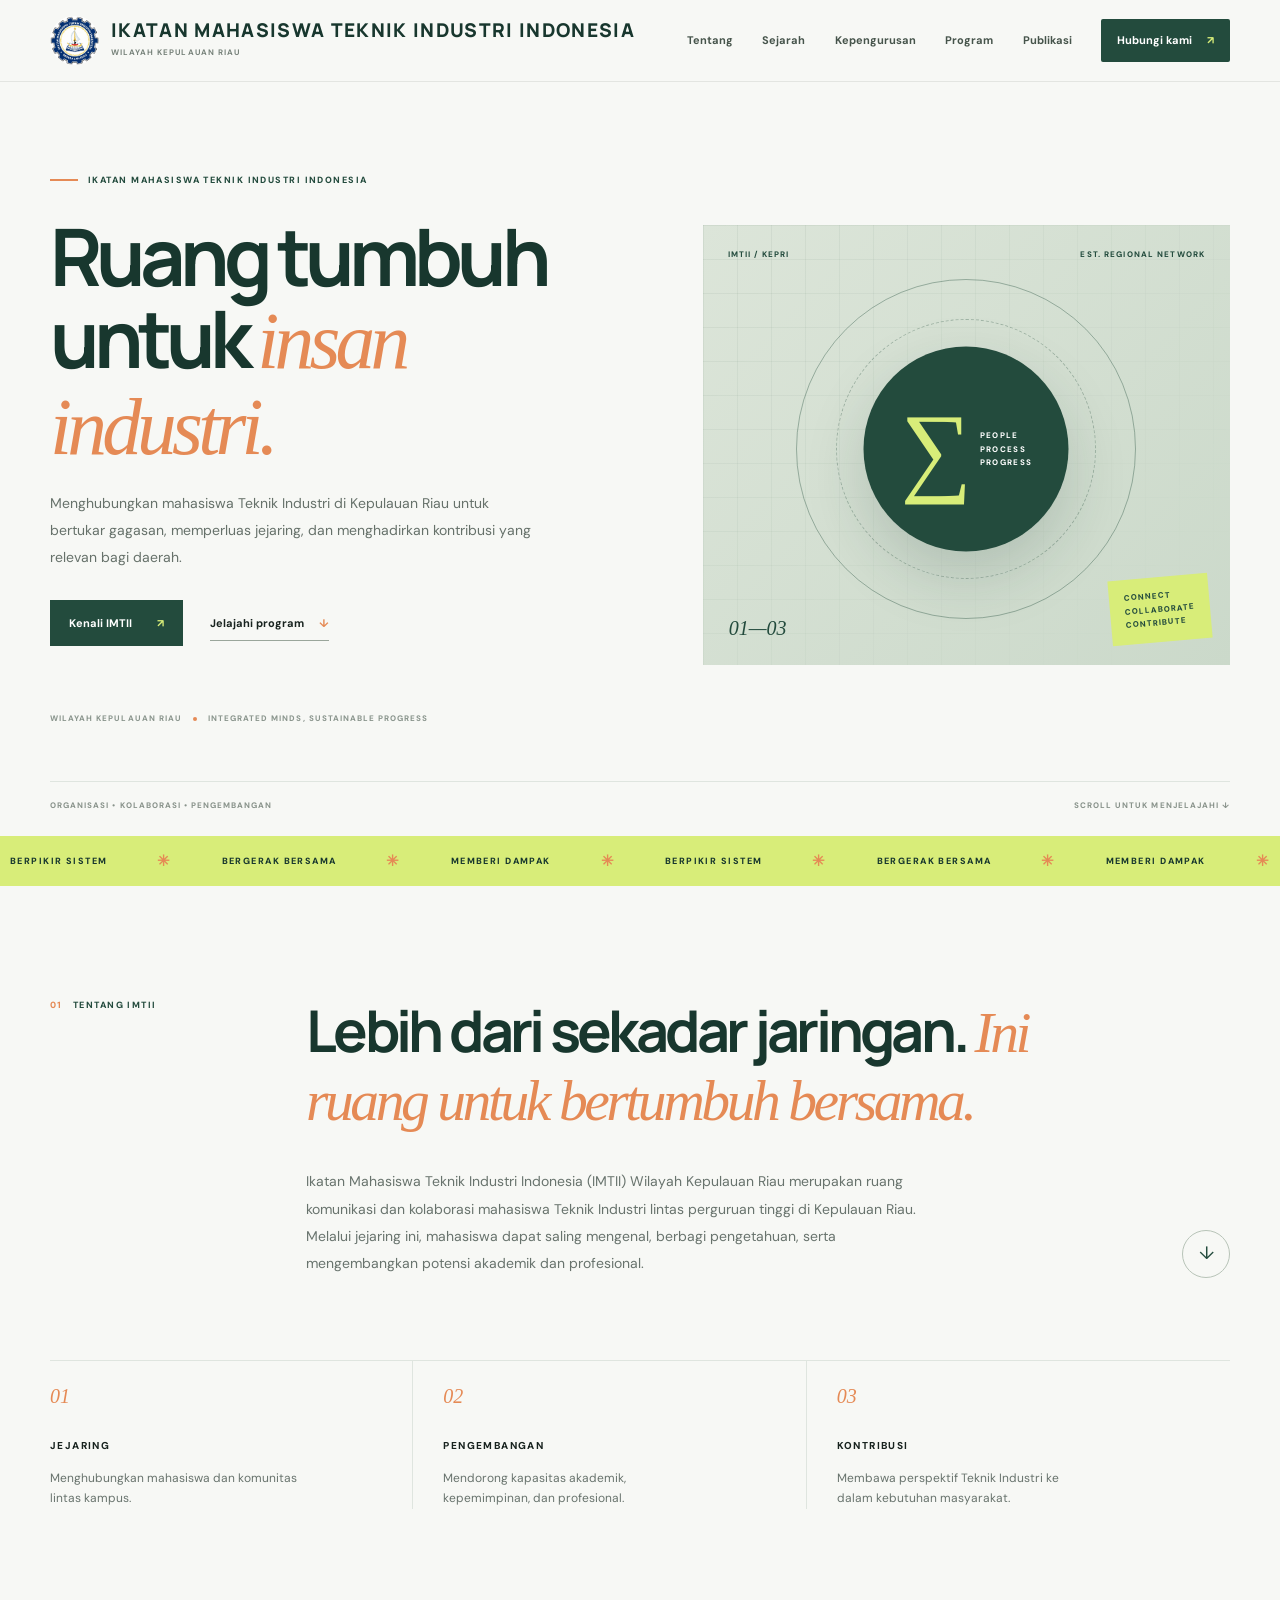
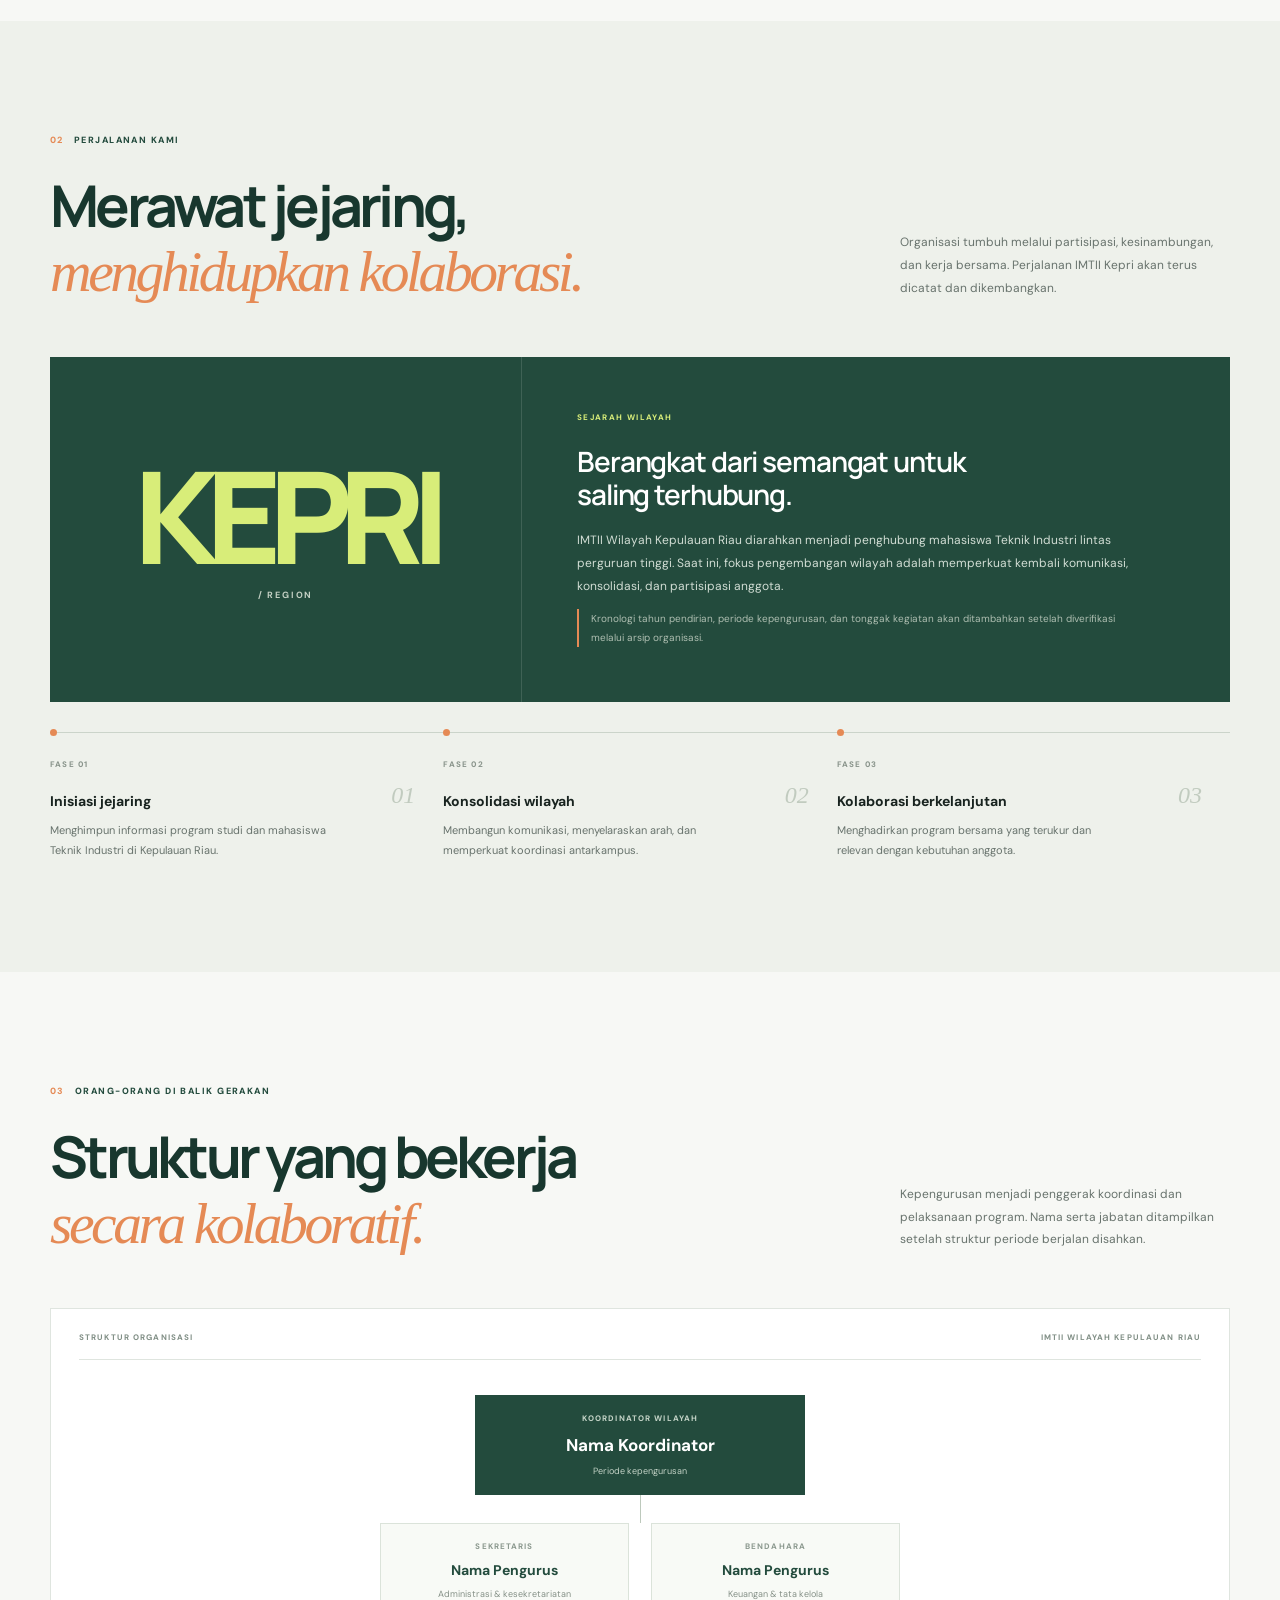
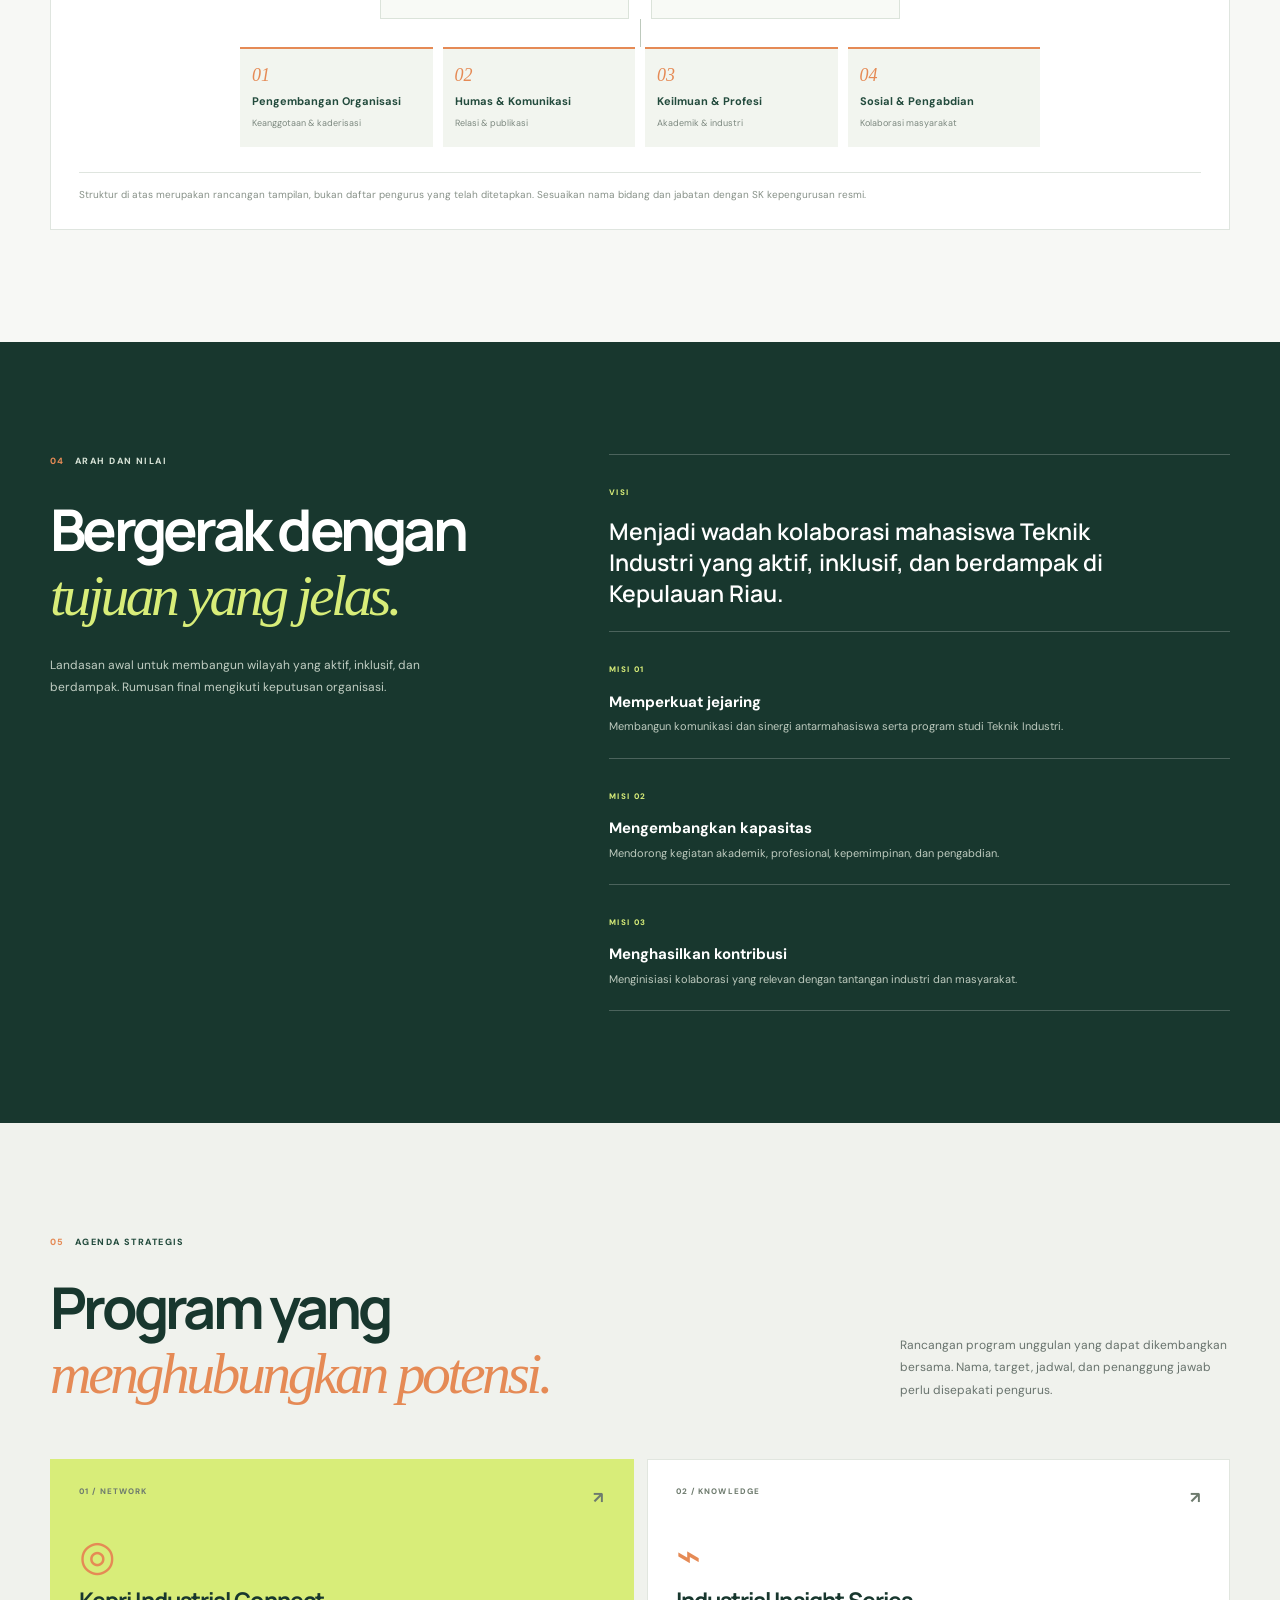
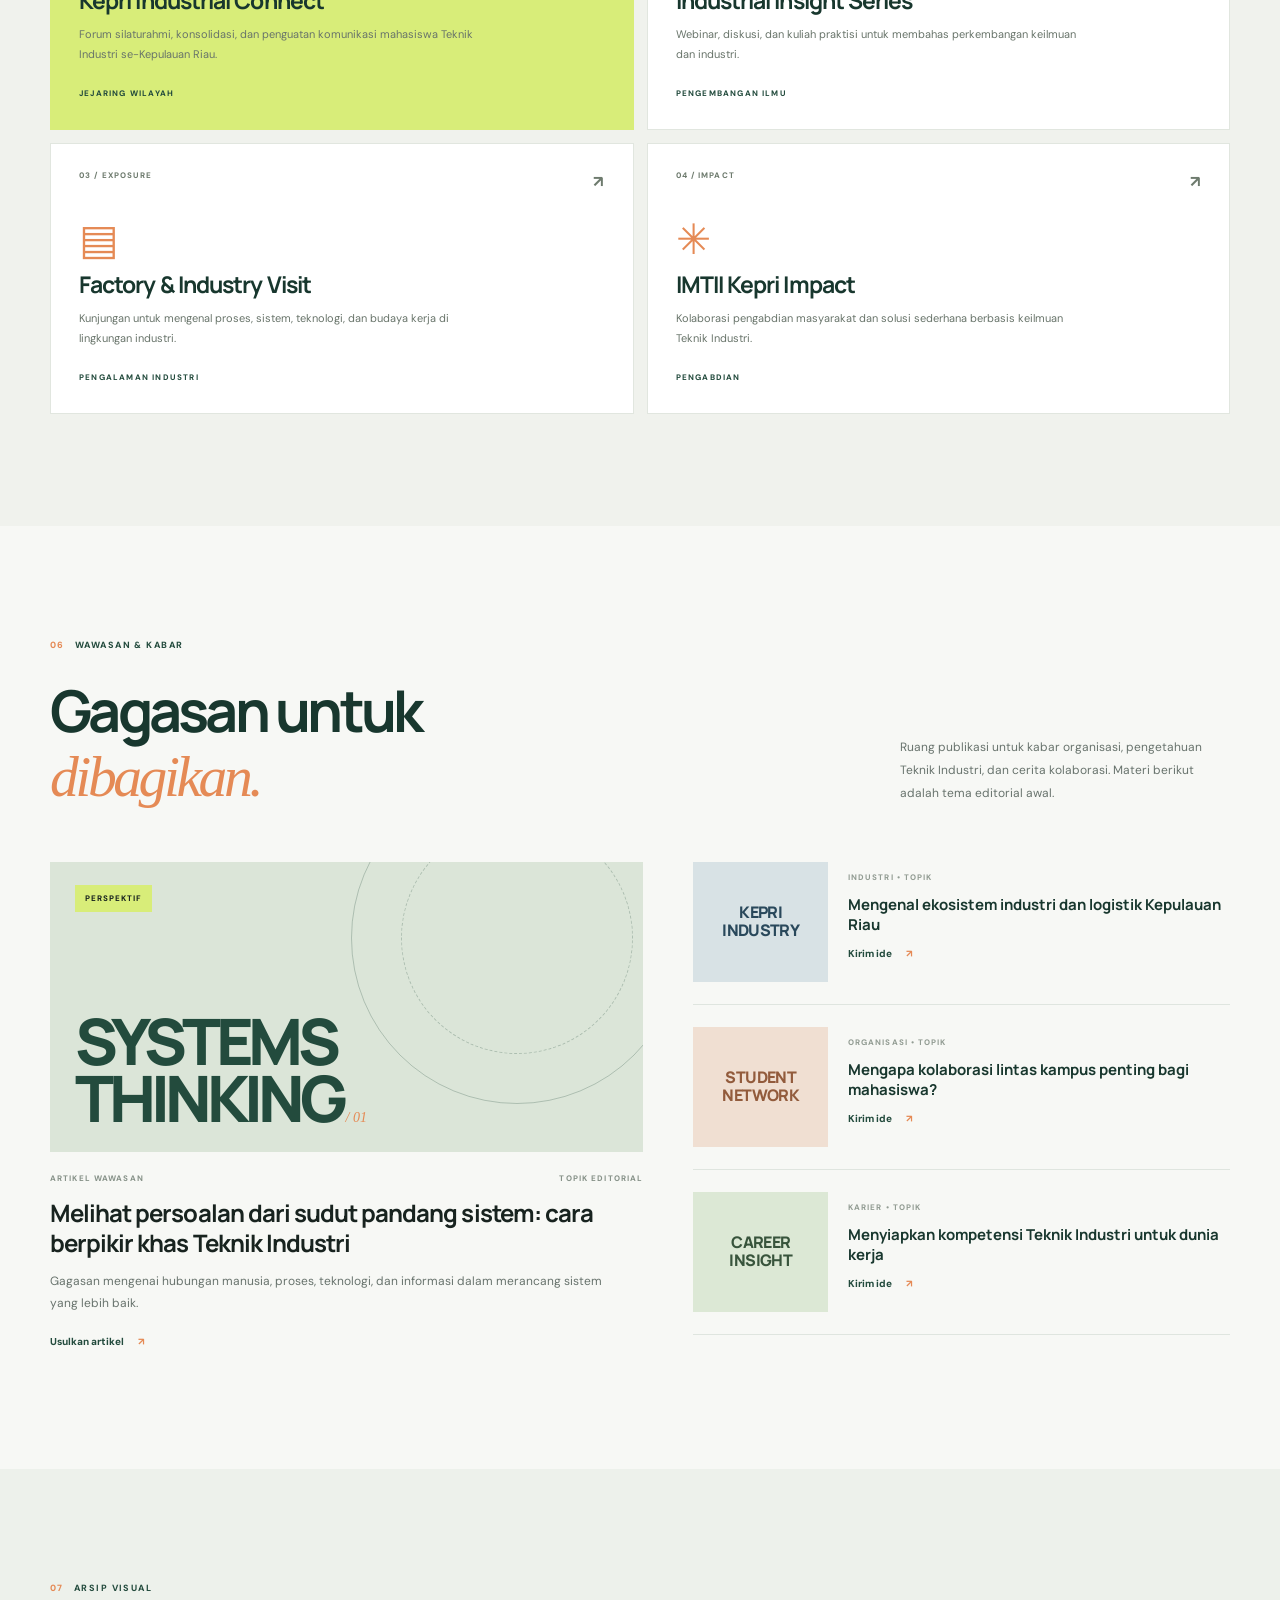
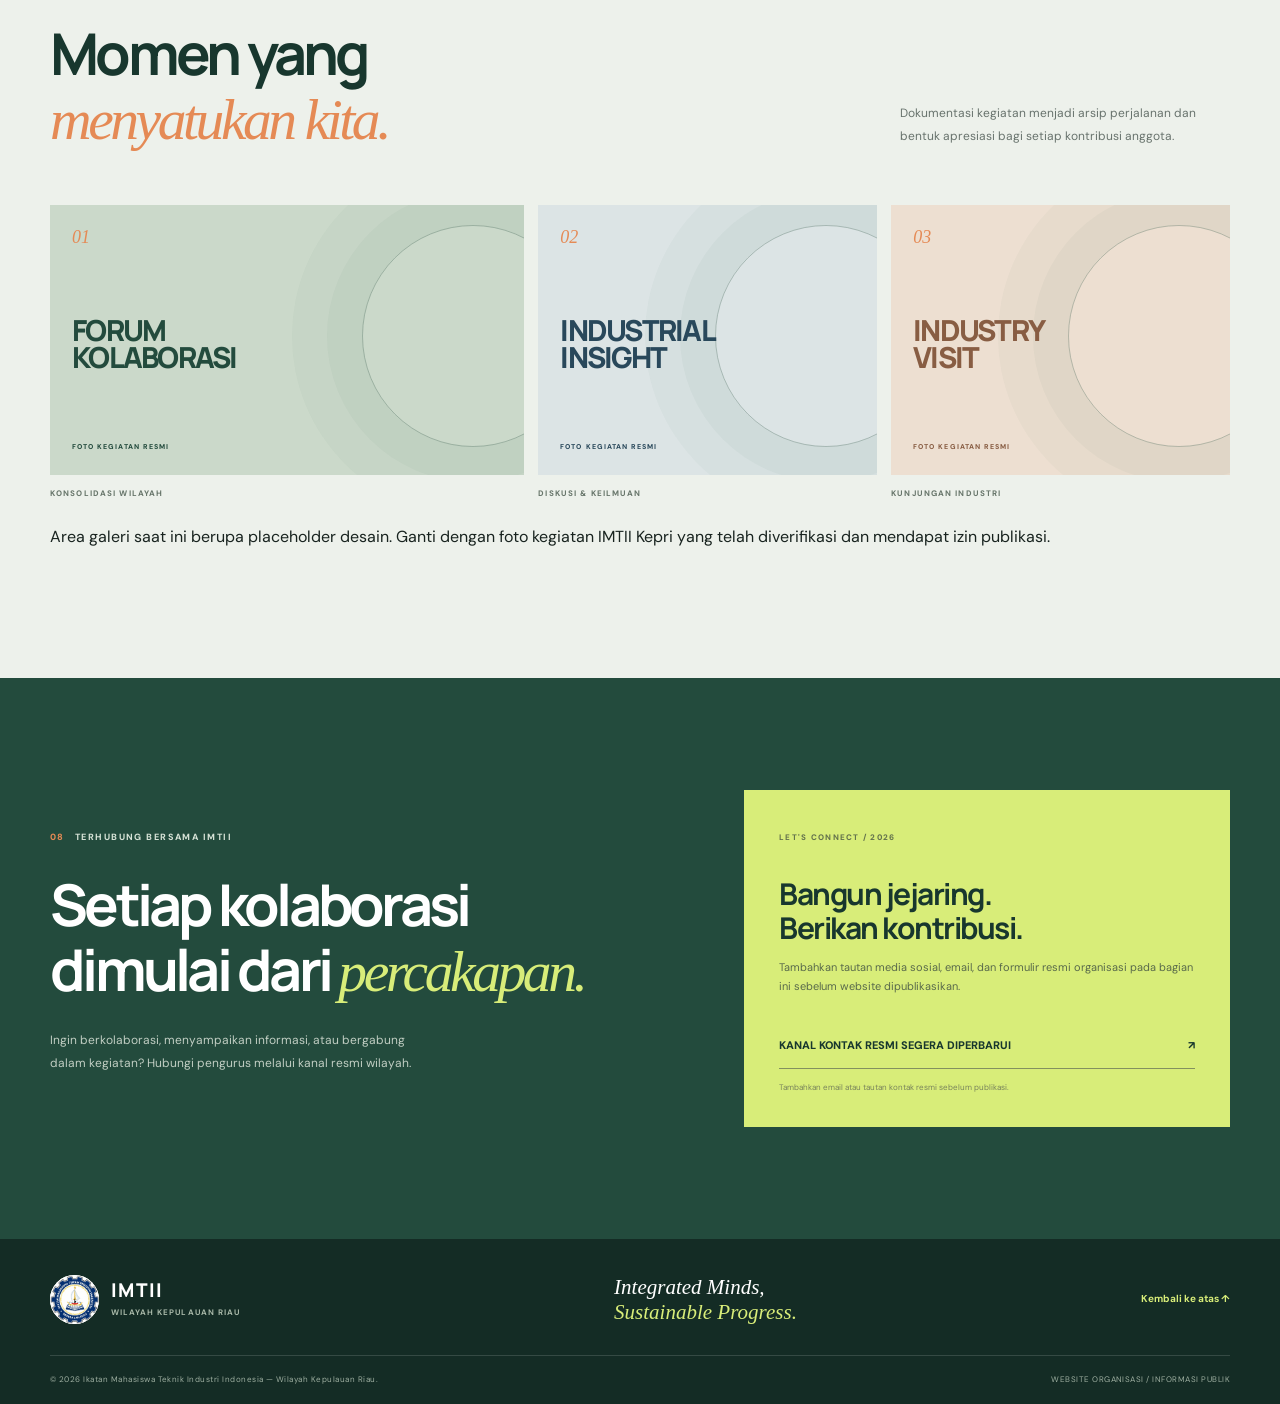
==== index.html @ 58255ab4 "index.html" ====
<!doctype html>
<html lang="id">
<head>
  <meta charset="utf-8">
  <meta name="viewport" content="width=device-width, initial-scale=1">
  <meta name="theme-color" content="#f7f8f5">
  <meta name="description" content="Ikatan Mahasiswa Teknik Industri Indonesia Wilayah Kepulauan Riau — ruang kolaborasi, pengembangan, dan kontribusi mahasiswa Teknik Industri.">
  <title>Ikatan Mahasiswa Teknik Industri Indonesia Kepri — Ikatan Mahasiswa Teknik Industri Indonesia</title>
  <link rel="icon" type="image/png" href="logo-imtii-kepri.png">
  <link rel="preconnect" href="https://fonts.googleapis.com">
  <link rel="preconnect" href="https://fonts.gstatic.com" crossorigin>
  <link href="https://fonts.googleapis.com/css2?family=DM+Sans:wght@400;500;600;700;800&family=Manrope:wght@400;500;600;700;800&display=swap" rel="stylesheet">
  <link rel="stylesheet" href="styles.css">
</head>
<body>
  <a class="skip-link" href="#konten">Lewati ke konten</a>
  <div class="reading-progress" aria-hidden="true"><span id="scroll-progress-bar"></span></div>
  <header class="site-header" id="top">
    <div class="container nav-wrap">
      <a class="brand" href="#beranda" aria-label="IKATAN MAHASISWA TEKNIK INDUSTRI INDONESIA, halaman utama">
        <img src="logo-imtii-kepri.png" alt="Logo IMTII" class="brand-logo">
        <span class="brand-copy"><strong>IKATAN MAHASISWA TEKNIK INDUSTRI INDONESIA</strong><small>WILAYAH KEPULAUAN RIAU</small></span>
      </a>
      <button class="menu-toggle" type="button" aria-label="Buka menu navigasi" aria-expanded="false" aria-controls="primary-nav"><span></span><span></span></button>
      <nav class="nav-links" id="primary-nav" aria-label="Navigasi utama">
        <a href="#tentang">Tentang</a><a href="#sejarah">Sejarah</a><a href="#kepengurusan">Kepengurusan</a><a href="#program">Program</a><a href="#publikasi">Publikasi</a>
        <a class="nav-contact" href="#kontak">Hubungi kami <span>↗</span></a>
      </nav>
    </div>
  </header>

  <main id="konten">
    <section class="hero" id="beranda">
      <div class="hero-grid container">
        <div class="hero-copy">
          <p class="eyebrow"><span class="eyebrow-line"></span> IKATAN MAHASISWA TEKNIK INDUSTRI INDONESIA</p>
          <h1>Ruang tumbuh<br>untuk <em>insan industri.</em></h1>
          <p class="hero-lead">Menghubungkan mahasiswa Teknik Industri di Kepulauan Riau untuk bertukar gagasan, memperluas jejaring, dan menghadirkan kontribusi yang relevan bagi daerah.</p>
          <div class="hero-actions"><a class="button button-dark" href="#tentang">Kenali IMTII <span>↗</span></a><a class="underlined-link" href="#program">Jelajahi program <span>↓</span></a></div>
          <div class="hero-meta"><span>WILAYAH KEPULAUAN RIAU</span><span class="meta-dot"></span><span>INTEGRATED MINDS, SUSTAINABLE PROGRESS</span></div>
        </div>
        <div class="hero-art" aria-label="Ilustrasi abstrak kolaborasi dan sistem industri" role="img">
          <div class="art-topline"><span>IMTII / KEPRI</span><span>EST. REGIONAL NETWORK</span></div>
          <div class="art-grid"></div><div class="art-ring ring-a"></div><div class="art-ring ring-b"></div>
          <div class="art-center"><span class="art-sigma">∑</span><span class="art-caption">PEOPLE<br>PROCESS<br>PROGRESS</span></div>
          <div class="art-index">01—03</div><div class="art-stamp">CONNECT<br>COLLABORATE<br>CONTRIBUTE</div>
        </div>
      </div>
      <div class="hero-bottom container"><span>ORGANISASI • KOLABORASI • PENGEMBANGAN</span><span>SCROLL UNTUK MENJELAJAHI ↓</span></div>
    </section>

    <div class="ticker" aria-label="Nilai organisasi"><div class="ticker-track"><span>BERPIKIR SISTEM</span><i>✳</i><span>BERGERAK BERSAMA</span><i>✳</i><span>MEMBERI DAMPAK</span><i>✳</i><span>BERPIKIR SISTEM</span><i>✳</i><span>BERGERAK BERSAMA</span><i>✳</i><span>MEMBERI DAMPAK</span><i>✳</i></div></div>

    <section class="section about-section" id="tentang">
      <div class="container about-layout">
        <div class="section-kicker"><span>01</span><span>TENTANG IMTII</span></div>
        <div class="about-main"><h2>Lebih dari sekadar jaringan. <em>Ini ruang untuk bertumbuh bersama.</em></h2>
          <div class="about-bottom"><p>Ikatan Mahasiswa Teknik Industri Indonesia (IMTII) Wilayah Kepulauan Riau merupakan ruang komunikasi dan kolaborasi mahasiswa Teknik Industri lintas perguruan tinggi di Kepulauan Riau. Melalui jejaring ini, mahasiswa dapat saling mengenal, berbagi pengetahuan, serta mengembangkan potensi akademik dan profesional.</p><a class="circle-link" href="#sejarah" aria-label="Baca sejarah IMTII Kepri">↓</a></div>
        </div>
      </div>
      <div class="container principle-row"><div><b>01</b><span>JEJARING</span><p>Menghubungkan mahasiswa dan komunitas lintas kampus.</p></div><div><b>02</b><span>PENGEMBANGAN</span><p>Mendorong kapasitas akademik, kepemimpinan, dan profesional.</p></div><div><b>03</b><span>KONTRIBUSI</span><p>Membawa perspektif Teknik Industri ke dalam kebutuhan masyarakat.</p></div></div>
    </section>

    <section class="section history-section" id="sejarah">
      <div class="container">
        <div class="section-heading"><div><div class="section-kicker"><span>02</span><span>PERJALANAN KAMI</span></div><h2>Merawat jejaring,<br><em>menghidupkan kolaborasi.</em></h2></div><p>Organisasi tumbuh melalui partisipasi, kesinambungan, dan kerja bersama. Perjalanan IMTII Kepri akan terus dicatat dan dikembangkan.</p></div>
        <div class="history-feature"><div class="history-number">KEPRI<span> / REGION</span></div><div class="history-copy"><span class="label">SEJARAH WILAYAH</span><h3>Berangkat dari semangat untuk saling terhubung.</h3><p>IMTII Wilayah Kepulauan Riau diarahkan menjadi penghubung mahasiswa Teknik Industri lintas perguruan tinggi. Saat ini, fokus pengembangan wilayah adalah memperkuat kembali komunikasi, konsolidasi, dan partisipasi anggota.</p><p class="editorial-note">Kronologi tahun pendirian, periode kepengurusan, dan tonggak kegiatan akan ditambahkan setelah diverifikasi melalui arsip organisasi.</p></div></div>
        <div class="timeline"><div class="timeline-item"><span class="timeline-mark"></span><small>FASE 01</small><div><h4>Inisiasi jejaring</h4><p>Menghimpun informasi program studi dan mahasiswa Teknik Industri di Kepulauan Riau.</p></div><b>01</b></div><div class="timeline-item"><span class="timeline-mark"></span><small>FASE 02</small><div><h4>Konsolidasi wilayah</h4><p>Membangun komunikasi, menyelaraskan arah, dan memperkuat koordinasi antarkampus.</p></div><b>02</b></div><div class="timeline-item"><span class="timeline-mark"></span><small>FASE 03</small><div><h4>Kolaborasi berkelanjutan</h4><p>Menghadirkan program bersama yang terukur dan relevan dengan kebutuhan anggota.</p></div><b>03</b></div></div>
      </div>
    </section>

    <section class="section governance-section" id="kepengurusan">
      <div class="container">
        <div class="section-heading"><div><div class="section-kicker"><span>03</span><span>ORANG-ORANG DI BALIK GERAKAN</span></div><h2>Struktur yang bekerja<br><em>secara kolaboratif.</em></h2></div><p>Kepengurusan menjadi penggerak koordinasi dan pelaksanaan program. Nama serta jabatan ditampilkan setelah struktur periode berjalan disahkan.</p></div>
        <div class="governance-board"><div class="board-top"><span>STRUKTUR ORGANISASI</span><span>IMTII WILAYAH KEPULAUAN RIAU</span></div><div class="org-chart"><div class="org-node org-lead"><small>KOORDINATOR WILAYAH</small><strong>Nama Koordinator</strong><span>Periode kepengurusan</span></div><div class="org-connector"></div><div class="org-branches"><div class="org-node"><small>SEKRETARIS</small><strong>Nama Pengurus</strong><span>Administrasi & kesekretariatan</span></div><div class="org-node"><small>BENDAHARA</small><strong>Nama Pengurus</strong><span>Keuangan & tata kelola</span></div></div><div class="org-connector"></div><div class="division-grid"><div><b>01</b><strong>Pengembangan Organisasi</strong><span>Keanggotaan & kaderisasi</span></div><div><b>02</b><strong>Humas & Komunikasi</strong><span>Relasi & publikasi</span></div><div><b>03</b><strong>Keilmuan & Profesi</strong><span>Akademik & industri</span></div><div><b>04</b><strong>Sosial & Pengabdian</strong><span>Kolaborasi masyarakat</span></div></div></div><p class="board-note">Struktur di atas merupakan rancangan tampilan, bukan daftar pengurus yang telah ditetapkan. Sesuaikan nama bidang dan jabatan dengan SK kepengurusan resmi.</p></div>
      </div>
    </section>

    <section class="section vision-section"><div class="container vision-layout"><div><div class="section-kicker light-kicker"><span>04</span><span>ARAH DAN NILAI</span></div><h2>Bergerak dengan<br><em>tujuan yang jelas.</em></h2><p>Landasan awal untuk membangun wilayah yang aktif, inklusif, dan berdampak. Rumusan final mengikuti keputusan organisasi.</p></div><div class="vision-content"><article><span>VISI</span><h3>Menjadi wadah kolaborasi mahasiswa Teknik Industri yang aktif, inklusif, dan berdampak di Kepulauan Riau.</h3></article><article><span>MISI 01</span><h4>Memperkuat jejaring</h4><p>Membangun komunikasi dan sinergi antarmahasiswa serta program studi Teknik Industri.</p></article><article><span>MISI 02</span><h4>Mengembangkan kapasitas</h4><p>Mendorong kegiatan akademik, profesional, kepemimpinan, dan pengabdian.</p></article><article><span>MISI 03</span><h4>Menghasilkan kontribusi</h4><p>Menginisiasi kolaborasi yang relevan dengan tantangan industri dan masyarakat.</p></article></div></div></section>

    <section class="section programs-section" id="program">
      <div class="container"><div class="section-heading"><div><div class="section-kicker"><span>05</span><span>AGENDA STRATEGIS</span></div><h2>Program yang<br><em>menghubungkan potensi.</em></h2></div><p>Rancangan program unggulan yang dapat dikembangkan bersama. Nama, target, jadwal, dan penanggung jawab perlu disepakati pengurus.</p></div>
        <div class="program-grid"><article class="program-card program-feature"><div class="program-card-top"><span>01 / NETWORK</span><span>↗</span></div><div class="program-icon">◎</div><h3>Kepri Industrial Connect</h3><p>Forum silaturahmi, konsolidasi, dan penguatan komunikasi mahasiswa Teknik Industri se-Kepulauan Riau.</p><span class="program-type">JEJARING WILAYAH</span></article><article class="program-card"><div class="program-card-top"><span>02 / KNOWLEDGE</span><span>↗</span></div><div class="program-icon">⌁</div><h3>Industrial Insight Series</h3><p>Webinar, diskusi, dan kuliah praktisi untuk membahas perkembangan keilmuan dan industri.</p><span class="program-type">PENGEMBANGAN ILMU</span></article><article class="program-card"><div class="program-card-top"><span>03 / EXPOSURE</span><span>↗</span></div><div class="program-icon">▤</div><h3>Factory & Industry Visit</h3><p>Kunjungan untuk mengenal proses, sistem, teknologi, dan budaya kerja di lingkungan industri.</p><span class="program-type">PENGALAMAN INDUSTRI</span></article><article class="program-card"><div class="program-card-top"><span>04 / IMPACT</span><span>↗</span></div><div class="program-icon">✳</div><h3>IMTII Kepri Impact</h3><p>Kolaborasi pengabdian masyarakat dan solusi sederhana berbasis keilmuan Teknik Industri.</p><span class="program-type">PENGABDIAN</span></article></div>
      </div>
    </section>

    <section class="section publication-section" id="publikasi"><div class="container"><div class="section-heading"><div><div class="section-kicker"><span>06</span><span>WAWASAN & KABAR</span></div><h2>Gagasan untuk<br><em>dibagikan.</em></h2></div><p>Ruang publikasi untuk kabar organisasi, pengetahuan Teknik Industri, dan cerita kolaborasi. Materi berikut adalah tema editorial awal.</p></div>
      <div class="publication-grid"><article class="feature-story"><div class="story-art story-art-main"><span class="story-tag">PERSPEKTIF</span><div class="story-art-type">SYSTEMS<br>THINKING<span> / 01</span></div></div><div class="story-meta"><span>ARTIKEL WAWASAN</span><span>TOPIK EDITORIAL</span></div><h3>Melihat persoalan dari sudut pandang sistem: cara berpikir khas Teknik Industri</h3><p>Gagasan mengenai hubungan manusia, proses, teknologi, dan informasi dalam merancang sistem yang lebih baik.</p><a href="#kontak" class="story-link">Usulkan artikel <span>↗</span></a></article><div class="story-list"><article><div class="story-thumb thumb-blue"><span>KEPRI<br>INDUSTRY</span></div><div><small>INDUSTRI • TOPIK</small><h3>Mengenal ekosistem industri dan logistik Kepulauan Riau</h3><a href="#kontak">Kirim ide <span>↗</span></a></div></article><article><div class="story-thumb thumb-orange"><span>STUDENT<br>NETWORK</span></div><div><small>ORGANISASI • TOPIK</small><h3>Mengapa kolaborasi lintas kampus penting bagi mahasiswa?</h3><a href="#kontak">Kirim ide <span>↗</span></a></div></article><article><div class="story-thumb thumb-green"><span>CAREER<br>INSIGHT</span></div><div><small>KARIER • TOPIK</small><h3>Menyiapkan kompetensi Teknik Industri untuk dunia kerja</h3><a href="#kontak">Kirim ide <span>↗</span></a></div></article></div></div>
    </div></section>

    <section class="section gallery-section" id="galeri"><div class="container"><div class="section-heading"><div><div class="section-kicker"><span>07</span><span>ARSIP VISUAL</span></div><h2>Momen yang<br><em>menyatukan kita.</em></h2></div><p>Dokumentasi kegiatan menjadi arsip perjalanan dan bentuk apresiasi bagi setiap kontribusi anggota.</p></div><div class="gallery-grid"><div class="gallery-item gallery-large"><div class="gallery-placeholder"><span>01</span><b>FORUM<br>KOLABORASI</b><small>FOTO KEGIATAN RESMI</small></div><span class="gallery-caption">KONSOLIDASI WILAYAH</span></div><div class="gallery-item"><div class="gallery-placeholder gallery-tone-two"><span>02</span><b>INDUSTRIAL<br>INSIGHT</b><small>FOTO KEGIATAN RESMI</small></div><span class="gallery-caption">DISKUSI & KEILMUAN</span></div><div class="gallery-item"><div class="gallery-placeholder gallery-tone-three"><span>03</span><b>INDUSTRY<br>VISIT</b><small>FOTO KEGIATAN RESMI</small></div><span class="gallery-caption">KUNJUNGAN INDUSTRI</span></div></div><p class="editorial-note gallery-note">Area galeri saat ini berupa placeholder desain. Ganti dengan foto kegiatan IMTII Kepri yang telah diverifikasi dan mendapat izin publikasi.</p></div></section>

    <section class="section contact-section" id="kontak"><div class="container contact-layout"><div><div class="section-kicker light-kicker"><span>08</span><span>TERHUBUNG BERSAMA IMTII</span></div><h2>Setiap kolaborasi<br>dimulai dari <em>percakapan.</em></h2><p>Ingin berkolaborasi, menyampaikan informasi, atau bergabung dalam kegiatan? Hubungi pengurus melalui kanal resmi wilayah.</p></div><div class="contact-card"><span class="contact-number">LET'S CONNECT / 2026</span><h3>Bangun jejaring.<br>Berikan kontribusi.</h3><p>Tambahkan tautan media sosial, email, dan formulir resmi organisasi pada bagian ini sebelum website dipublikasikan.</p><div class="contact-button">KANAL KONTAK RESMI SEGERA DIPERBARUI <span>↗</span></div><small>Tambahkan email atau tautan kontak resmi sebelum publikasi.</small></div></div></section>
  </main>

  <footer class="site-footer"><div class="container footer-main"><a class="brand footer-brand" href="#beranda"><img src="logo-imtii-kepri.png" alt="Logo IMTII" class="brand-logo"><span class="brand-copy"><strong>IMTII</strong><small>WILAYAH KEPULAUAN RIAU</small></span></a><p>Integrated Minds,<br><em>Sustainable Progress.</em></p><a class="back-top" href="#top">Kembali ke atas ↑</a></div><div class="container footer-bottom"><span>© <span id="year"></span> Ikatan Mahasiswa Teknik Industri Indonesia — Wilayah Kepulauan Riau.</span><span>WEBSITE ORGANISASI / INFORMASI PUBLIK</span></div></footer>
  <script src="script.js" defer></script>
  <script type="module" src="motion.js"></script>
</body>
</html>
---- styles.css ----
:root{--paper:#f7f8f5;--white:#fff;--ink:#18231f;--muted:#68736d;--line:#dfe5df;--green:#234b3d;--green-dark:#18372e;--lime:#d8ed79;--orange:#e58a55;--serif:Georgia,'Times New Roman',serif;--sans:'DM Sans',Arial,sans-serif;--display:Manrope,'DM Sans',sans-serif;--header-h:82px}*{box-sizing:border-box}html{scroll-behavior:smooth;scroll-padding-top:calc(var(--header-h) + 16px)}body{margin:0;background:var(--paper);color:var(--ink);font-family:var(--sans);line-height:1.65;-webkit-font-smoothing:antialiased}body,button,a{font-family:var(--sans)}a{color:inherit;text-decoration:none}button{font:inherit}.container{width:min(1180px,calc(100% - 64px));margin-inline:auto}.skip-link{position:fixed;left:16px;top:-60px;z-index:1000;background:var(--lime);padding:10px 14px;color:var(--ink)}.skip-link:focus{top:12px}.reading-progress{height:3px;position:fixed;z-index:1000;inset:0 0 auto;pointer-events:none}.reading-progress span{height:100%;display:block;width:100%;background:var(--orange);transform:scaleX(0);transform-origin:left}.site-header{height:var(--header-h);position:sticky;top:0;z-index:100;background:rgba(247,248,245,.94);backdrop-filter:blur(16px);border-bottom:1px solid rgba(24,35,31,.09);transition:box-shadow .25s}.site-header.is-scrolled{box-shadow:0 8px 28px #17251c12}.nav-wrap{height:100%;display:flex;align-items:center;justify-content:space-between}.brand{display:inline-flex;align-items:center;gap:12px;min-width:220px}.brand-logo{width:49px;height:49px;object-fit:contain;border-radius:50%;background:#fff}.brand-copy strong{font:800 19px/1 var(--display);letter-spacing:.07em;display:block;color:var(--green-dark)}.brand-copy small{display:block;font-size:8px;letter-spacing:.13em;font-weight:700;color:#77827a;margin-top:6px}.nav-links{display:flex;align-items:center;gap:clamp(15px,2.3vw,31px);font-size:11px;font-weight:700;color:#46544b}.nav-links>a:not(.nav-contact){position:relative;padding:8px 0}.nav-links>a:not(.nav-contact):after{content:'';position:absolute;left:0;right:100%;bottom:2px;height:1px;background:var(--orange);transition:right .25s}.nav-links>a:hover:after{right:0}.nav-contact{padding:12px 16px;background:var(--green);color:white;border-radius:2px}.nav-contact span{margin-left:12px;color:var(--lime)}.menu-toggle{display:none;border:0;background:none;padding:10px}.menu-toggle span{width:23px;height:2px;background:var(--green);display:block;margin:5px}
.hero{background:var(--paper);padding:82px 0 24px;overflow:hidden}.hero-grid{display:grid;grid-template-columns:1.05fr .95fr;align-items:center;gap:70px;min-height:490px}.eyebrow,.section-kicker{font-size:9px;letter-spacing:.16em;font-weight:800;color:var(--green);display:flex;align-items:center;gap:10px}.eyebrow-line{width:28px;height:2px;background:var(--orange)}.hero h1{font:700 clamp(48px,6.2vw,82px)/1.04 var(--display);letter-spacing:-.075em;margin:27px 0 22px;color:var(--green-dark)}.hero h1 em,.section h2 em{font-family:var(--serif);font-weight:400;color:var(--orange);letter-spacing:-.06em}.hero-lead{font-size:14px;line-height:1.9;color:#66716a;max-width:490px}.hero-actions{display:flex;align-items:center;gap:27px;margin-top:30px}.button{display:inline-flex;align-items:center;justify-content:center;gap:25px;padding:14px 19px;font-size:11px;font-weight:700;transition:transform .25s,background .25s}.button:hover{transform:translateY(-3px)}.button-dark{background:var(--green);color:#fff}.button-dark span{color:var(--lime)}.underlined-link{font-size:11px;font-weight:700;border-bottom:1px solid #9aa69b;padding:8px 0}.underlined-link span{margin-left:12px;color:var(--orange)}.hero-meta{display:flex;align-items:center;gap:11px;margin-top:66px;font-size:8px;letter-spacing:.13em;font-weight:800;color:#8a958d}.meta-dot{width:4px;height:4px;border-radius:50%;background:var(--orange)}.hero-art{height:440px;position:relative;overflow:hidden;background:#dce5d9;color:var(--green);isolation:isolate}.hero-art:before{content:'';position:absolute;inset:0;background:linear-gradient(135deg,#dce5d9 0%,#cbd9ca 100%);z-index:-2}.art-grid{position:absolute;inset:0;background-image:linear-gradient(#31574612 1px,transparent 1px),linear-gradient(90deg,#31574612 1px,transparent 1px);background-size:34px 34px;mask-image:linear-gradient(130deg,black,transparent 90%)}.art-topline{position:absolute;left:25px;right:25px;top:23px;display:flex;justify-content:space-between;font-size:8px;font-weight:800;letter-spacing:.14em}.art-ring{position:absolute;width:340px;height:340px;border:1px solid #31574666;border-radius:50%;left:50%;top:51%;transform:translate(-50%,-50%)}.ring-b{width:260px;height:260px;border-style:dashed;border-color:#31574655}.art-center{position:absolute;left:50%;top:51%;transform:translate(-50%,-50%);width:205px;height:205px;border-radius:50%;background:var(--green);color:var(--lime);display:flex;align-items:center;justify-content:center;gap:8px;box-shadow:0 25px 60px #18372e2b}.art-sigma{font:100px/1 var(--serif)}.art-caption{font-size:8px;line-height:1.7;letter-spacing:.16em;font-weight:800;color:#fff}.art-index{position:absolute;left:26px;bottom:25px;font:italic 20px var(--serif)}.art-stamp{position:absolute;right:20px;bottom:23px;background:var(--lime);padding:12px 15px;font-size:8px;line-height:1.7;letter-spacing:.12em;font-weight:800;transform:rotate(-5deg)}.hero-bottom{display:flex;justify-content:space-between;border-top:1px solid var(--line);padding-top:17px;margin-top:55px;font-size:8px;font-weight:800;letter-spacing:.13em;color:#89938b}.ticker{overflow:hidden;background:var(--lime);color:var(--green-dark);padding:13px 0}.ticker-track{display:flex;align-items:center;justify-content:space-around;gap:30px;min-width:800px;font-size:9px;font-weight:800;letter-spacing:.16em}.ticker i{font-style:normal;color:var(--orange);font-size:15px}
.section{padding:112px 0}.about-layout{display:grid;grid-template-columns:.35fr 1.65fr;gap:60px}.section-kicker{align-items:flex-start}.section-kicker span:first-child{color:var(--orange)}.about-main h2,.section h2{font:700 clamp(36px,4.5vw,58px)/1.12 var(--display);letter-spacing:-.065em;color:var(--green-dark);margin:0}.about-main h2{max-width:850px}.about-bottom{display:flex;justify-content:space-between;align-items:end;gap:40px;margin-top:35px}.about-bottom p{max-width:620px;color:#68736d;font-size:14px;line-height:1.95;margin:0}.circle-link{flex:0 0 48px;height:48px;border:1px solid #b8c4b8;border-radius:50%;display:grid;place-items:center;color:var(--green);font-size:18px;transition:.25s}.circle-link:hover{background:var(--green);color:white;transform:rotate(45deg)}.principle-row{display:grid;grid-template-columns:repeat(3,1fr);margin-top:82px;border-top:1px solid var(--line)}.principle-row>div{padding:24px 30px 0 0;border-right:1px solid var(--line);margin-right:30px}.principle-row>div:last-child{border:0;margin:0}.principle-row b{display:block;font:italic 20px var(--serif);color:var(--orange);margin-bottom:23px}.principle-row span{font-size:10px;font-weight:800;letter-spacing:.14em}.principle-row p{font-size:12px;color:var(--muted);max-width:260px;margin-bottom:0}
.history-section{background:#eef1eb}.section-heading{display:flex;justify-content:space-between;align-items:end;gap:60px;margin-bottom:52px}.section-heading>div{max-width:700px}.section-heading .section-kicker{margin-bottom:25px}.section-heading>p{max-width:330px;margin:0 0 5px;font-size:12px;line-height:1.9;color:var(--muted)}.history-feature{display:grid;grid-template-columns:.8fr 1.2fr;background:var(--green);color:#fff;min-height:300px}.history-number{display:flex;align-items:center;justify-content:center;flex-direction:column;font:800 clamp(65px,10vw,130px)/.9 var(--display);letter-spacing:-.1em;color:var(--lime);border-right:1px solid #ffffff20}.history-number span{font:700 9px var(--sans);letter-spacing:.2em;color:#c4d0c4;margin-top:15px}.history-copy{padding:45px 55px}.label{font-size:8px;letter-spacing:.17em;color:var(--lime);font-weight:800}.history-copy h3{font:600 28px/1.2 var(--display);letter-spacing:-.04em;max-width:450px;margin:17px 0}.history-copy p{font-size:12px;line-height:1.9;color:#d1ddd4;max-width:560px}.history-copy .editorial-note{color:#aebeb1;font-size:10px;border-left:2px solid var(--orange);padding-left:12px}.timeline{display:grid;grid-template-columns:repeat(3,1fr);margin-top:30px;border-top:1px solid #cbd4ca}.timeline-item{position:relative;padding:25px 28px 0 0;display:grid;grid-template-columns:1fr auto;gap:10px}.timeline-mark{position:absolute;top:-4px;left:0;width:7px;height:7px;background:var(--orange);border-radius:50%}.timeline-item>small{grid-column:1/-1;color:#89948b;font-size:8px;font-weight:800;letter-spacing:.15em}.timeline-item h4{font-size:14px;margin:8px 0}.timeline-item p{font-size:11px;line-height:1.8;color:var(--muted);max-width:280px;margin:0}.timeline-item>b{font:italic 24px var(--serif);color:#c1cbbf}
.governance-section{background:var(--paper)}.governance-board{border:1px solid var(--line);background:#fff;padding:22px 28px 25px}.board-top{display:flex;justify-content:space-between;border-bottom:1px solid var(--line);padding-bottom:15px;font-size:8px;letter-spacing:.14em;font-weight:800;color:#829087}.org-chart{max-width:800px;margin:35px auto 0;text-align:center}.org-node{border:1px solid #dbe3da;background:#f8faf6;padding:16px 22px;display:flex;flex-direction:column;gap:5px;min-width:220px}.org-node small{font-size:8px;letter-spacing:.14em;color:#8c998f;font-weight:800}.org-node strong{font-size:14px;color:var(--green)}.org-node>span{font-size:9px;color:#859087}.org-lead{width:min(330px,100%);margin:auto;background:var(--green);border-color:var(--green)}.org-lead small,.org-lead>span{color:#c3d2c6}.org-lead strong{color:#fff;font-size:17px}.org-connector{height:28px;width:1px;background:#bdc9bc;margin:auto}.org-branches{display:grid;grid-template-columns:1fr 1fr;gap:22px;max-width:520px;margin:auto}.division-grid{display:grid;grid-template-columns:repeat(4,1fr);gap:10px}.division-grid>div{border-top:2px solid var(--orange);background:#f2f5ef;padding:16px 12px;text-align:left;display:flex;flex-direction:column;gap:8px}.division-grid b{font:italic 18px var(--serif);color:var(--orange)}.division-grid strong{font-size:11px;line-height:1.35;color:var(--green)}.division-grid span{font-size:9px;color:#7c887f}.board-note{font-size:10px;color:#879188;margin:25px 0 0;border-top:1px solid var(--line);padding-top:14px}
.vision-section{background:var(--green-dark);color:white}.vision-layout{display:grid;grid-template-columns:.85fr 1.15fr;gap:100px}.light-kicker{color:#d6e2d6}.vision-layout h2,.contact-layout h2{color:white;margin-top:28px}.vision-layout h2 em,.contact-layout h2 em{color:var(--lime)}.vision-layout>div:first-child>p,.contact-layout>div:first-child>p{font-size:12px;line-height:1.9;color:#c1cec3;max-width:380px;margin-top:25px}.vision-content{border-top:1px solid #ffffff38}.vision-content article{padding:22px 0;border-bottom:1px solid #ffffff38}.vision-content article>span{font-size:8px;letter-spacing:.17em;color:var(--lime);font-weight:800}.vision-content h3{font:600 23px/1.35 var(--display);max-width:570px;margin:13px 0 0}.vision-content h4{font-size:15px;margin:9px 0 3px}.vision-content p{font-size:11px;color:#bdcabe;margin:0;max-width:500px}
.programs-section{background:#f0f2ed}.program-grid{display:grid;grid-template-columns:repeat(2,1fr);gap:13px}.program-card{min-height:260px;padding:25px 28px;background:#fff;border:1px solid #e1e6df;position:relative;transition:transform .3s,box-shadow .3s}.program-card:hover{transform:translateY(-5px);box-shadow:0 18px 38px #203c2c12}.program-feature{background:var(--lime);border-color:var(--lime)}.program-card-top{display:flex;justify-content:space-between;font-size:8px;font-weight:800;letter-spacing:.14em;color:#6e7b6e}.program-card-top span:last-child{font-size:16px}.program-icon{font:42px/1 var(--serif);color:var(--orange);margin:24px 0 10px}.program-card h3{font:700 23px/1.2 var(--display);letter-spacing:-.04em;color:var(--green-dark);margin:0 0 10px}.program-card p{font-size:11px;line-height:1.8;color:#68746a;max-width:420px;margin:0}.program-type{display:inline-block;margin-top:22px;font-size:8px;letter-spacing:.15em;font-weight:800;color:var(--green)}
.publication-section{background:var(--paper)}.publication-grid{display:grid;grid-template-columns:1.05fr .95fr;gap:50px}.story-art{height:290px;position:relative;overflow:hidden;background:#dbe5d8;display:flex;align-items:end;padding:25px}.story-art:before,.story-art:after{content:'';position:absolute;border:1px solid #31574645;border-radius:50%;width:330px;height:330px;right:-40px;top:-90px}.story-art:after{width:230px;height:230px;right:10px;top:-40px;border-style:dashed}.story-tag{position:absolute;left:25px;top:23px;background:var(--lime);padding:7px 10px;font-size:8px;letter-spacing:.13em;font-weight:800}.story-art-type{position:relative;z-index:1;font:800 clamp(40px,5vw,67px)/.9 var(--display);letter-spacing:-.08em;color:var(--green)}.story-art-type span{font:italic 14px var(--serif);letter-spacing:0;color:var(--orange)}.story-meta{display:flex;justify-content:space-between;margin-top:20px;font-size:8px;letter-spacing:.14em;font-weight:800;color:#879289}.feature-story h3{font:700 24px/1.25 var(--display);letter-spacing:-.04em;max-width:580px;margin:13px 0}.feature-story>p{font-size:12px;line-height:1.8;color:var(--muted);max-width:580px}.story-link,.story-list a{font-size:10px;font-weight:800;color:var(--green);display:inline-flex;gap:14px;margin-top:8px}.story-link span,.story-list a span{color:var(--orange)}.story-list article{display:grid;grid-template-columns:135px 1fr;gap:20px;padding:0 0 22px;margin-bottom:22px;border-bottom:1px solid var(--line)}.story-thumb{height:120px;display:grid;place-items:center;background:#dbe5d8;color:var(--green);font:800 16px/1.1 var(--display);letter-spacing:-.04em;text-align:center}.thumb-blue{background:#d8e2e5;color:#29485b}.thumb-orange{background:#f0dfd2;color:#925b3c}.thumb-green{background:#dce8d5;color:#38543c}.story-list small{font-size:8px;letter-spacing:.13em;color:#929c93;font-weight:800}.story-list h3{font:700 15px/1.35 var(--display);margin:7px 0 2px;color:var(--green-dark)}
.gallery-section{background:#edf1eb}.gallery-grid{display:grid;grid-template-columns:1.4fr 1fr 1fr;gap:14px}.gallery-item{min-width:0}.gallery-placeholder{height:270px;background:#cbd9ca;position:relative;overflow:hidden;padding:22px;display:flex;flex-direction:column;justify-content:space-between;color:var(--green)}.gallery-placeholder:after{content:'';position:absolute;width:220px;height:220px;border:1px solid #31574650;border-radius:50%;right:-60px;top:20px;box-shadow:0 0 0 35px #31574609,0 0 0 70px #31574608}.gallery-placeholder>span{font:italic 18px var(--serif);color:var(--orange)}.gallery-placeholder>b{font:800 29px/.95 var(--display);letter-spacing:-.06em;position:relative;z-index:1}.gallery-placeholder>small{font-size:7px;letter-spacing:.15em;font-weight:800}.gallery-tone-two{background:#dce4e5;color:#29485b}.gallery-tone-three{background:#eddfd1;color:#885d43}.gallery-caption{display:block;margin-top:12px;font-size:8px;letter-spacing:.14em;font-weight:800;color:#68766b}.gallery-note{margin-top:24px}
.contact-section{background:var(--green);color:#fff}.contact-layout{display:grid;grid-template-columns:1.1fr .9fr;gap:100px;align-items:center}.contact-card{background:var(--lime);color:var(--green-dark);padding:32px 35px}.contact-number{font-size:8px;letter-spacing:.16em;font-weight:800;color:#63724c}.contact-card h3{font:700 30px/1.15 var(--display);letter-spacing:-.05em;margin:28px 0 12px}.contact-card p{font-size:11px;line-height:1.8;color:#596a4b}.contact-button{display:flex;justify-content:space-between;padding:14px 0;border-bottom:1px solid #83915e;font-size:11px;font-weight:800;margin-top:25px}.contact-card>small{display:block;font-size:8px;color:#78835c;margin-top:12px}.site-footer{background:#142c25;color:#d3ddd3;padding:36px 0 18px}.footer-main{display:flex;align-items:center;justify-content:space-between;padding-bottom:30px;border-bottom:1px solid #ffffff24}.footer-brand .brand-copy strong{color:white}.footer-brand .brand-copy small{color:#a9b9a9}.footer-brand .brand-logo{background:white}.footer-main>p{font:italic 21px/1.2 var(--serif);margin:0;color:white}.footer-main>p em{color:var(--lime)}.back-top{font-size:10px;font-weight:700;color:var(--lime)}.footer-bottom{display:flex;justify-content:space-between;gap:20px;padding-top:17px;font-size:8px;letter-spacing:.06em;color:#9eafa1}
@media(max-width:950px){:root{--header-h:74px}.container{width:min(100% - 44px,760px)}.nav-links{gap:13px;font-size:10px}.brand{min-width:175px}.brand-logo{width:43px;height:43px}.hero-grid{gap:35px}.hero-art{height:390px}.about-layout{gap:30px}.vision-layout,.contact-layout{gap:50px}.section{padding:88px 0}}
@media(max-width:720px){:root{--header-h:68px}.container{width:calc(100% - 36px)}.menu-toggle{display:block;cursor:pointer}.nav-links{display:none;position:absolute;top:var(--header-h);left:0;right:0;background:var(--paper);padding:12px 22px 22px;border-bottom:1px solid var(--line);box-shadow:0 15px 25px #18231f12;align-items:stretch;flex-direction:column;gap:0}.nav-links.open{display:flex}.nav-links>a{padding:12px 0}.nav-links .nav-contact{margin-top:8px;text-align:center}.hero{padding-top:55px}.hero-grid{grid-template-columns:1fr;gap:40px}.hero h1{font-size:clamp(48px,12vw,68px)}.hero-art{height:340px}.hero-meta{margin-top:38px;flex-wrap:wrap;font-size:7px}.hero-bottom{margin-top:35px;font-size:7px;gap:15px}.ticker-track{justify-content:flex-start}.section{padding:72px 0}.about-layout,.vision-layout,.contact-layout{grid-template-columns:1fr;gap:28px}.about-main h2,.section h2{font-size:clamp(35px,9vw,48px)}.about-bottom{align-items:center;gap:20px}.about-bottom p{font-size:12px}.principle-row{grid-template-columns:1fr;margin-top:50px}.principle-row>div{border-right:0;border-bottom:1px solid var(--line);margin:0;padding:20px 0}.principle-row b{margin-bottom:10px}.section-heading{display:block;margin-bottom:35px}.section-heading>p{margin-top:18px}.history-feature{grid-template-columns:1fr}.history-number{min-height:145px;border-right:0;border-bottom:1px solid #ffffff20}.history-copy{padding:30px 25px}.history-copy h3{font-size:24px}.timeline{grid-template-columns:1fr;gap:20px}.timeline-item{padding:18px 0 0 0}.governance-board{padding:17px}.board-top{gap:15px;font-size:7px}.org-branches{gap:10px}.org-node{min-width:0;padding:13px 8px}.org-node strong{font-size:12px}.division-grid{grid-template-columns:repeat(2,1fr)}.vision-content{margin-top:15px}.program-grid{grid-template-columns:1fr}.program-card{min-height:230px}.publication-grid{grid-template-columns:1fr;gap:38px}.story-art{height:245px}.story-list article{grid-template-columns:110px 1fr;gap:14px}.story-thumb{height:110px}.gallery-grid{grid-template-columns:1fr 1fr}.gallery-large{grid-column:1/-1}.gallery-placeholder{height:210px}.gallery-large .gallery-placeholder{height:250px}.contact-card{padding:27px}.footer-main{align-items:flex-start;flex-direction:column;gap:20px}.footer-main>p{font-size:18px}.footer-bottom{flex-direction:column;gap:8px}}
@media(max-width:420px){.hero-art{height:300px}.art-center{width:170px;height:170px}.art-sigma{font-size:82px}.art-ring{width:280px;height:280px}.ring-b{width:220px;height:220px}.art-stamp{font-size:7px;right:12px}.hero-actions{gap:18px}.button{padding:13px 14px}.story-list article{grid-template-columns:90px 1fr}.story-thumb{height:100px}.gallery-grid{grid-template-columns:1fr}.gallery-large{grid-column:auto}.gallery-placeholder,.gallery-large .gallery-placeholder{height:220px}}
@media(prefers-reduced-motion:reduce){html{scroll-behavior:auto!important}*,*::before,*::after{animation-duration:.01ms!important;animation-iteration-count:1!important;transition-duration:.01ms!important;scroll-behavior:auto!important}}
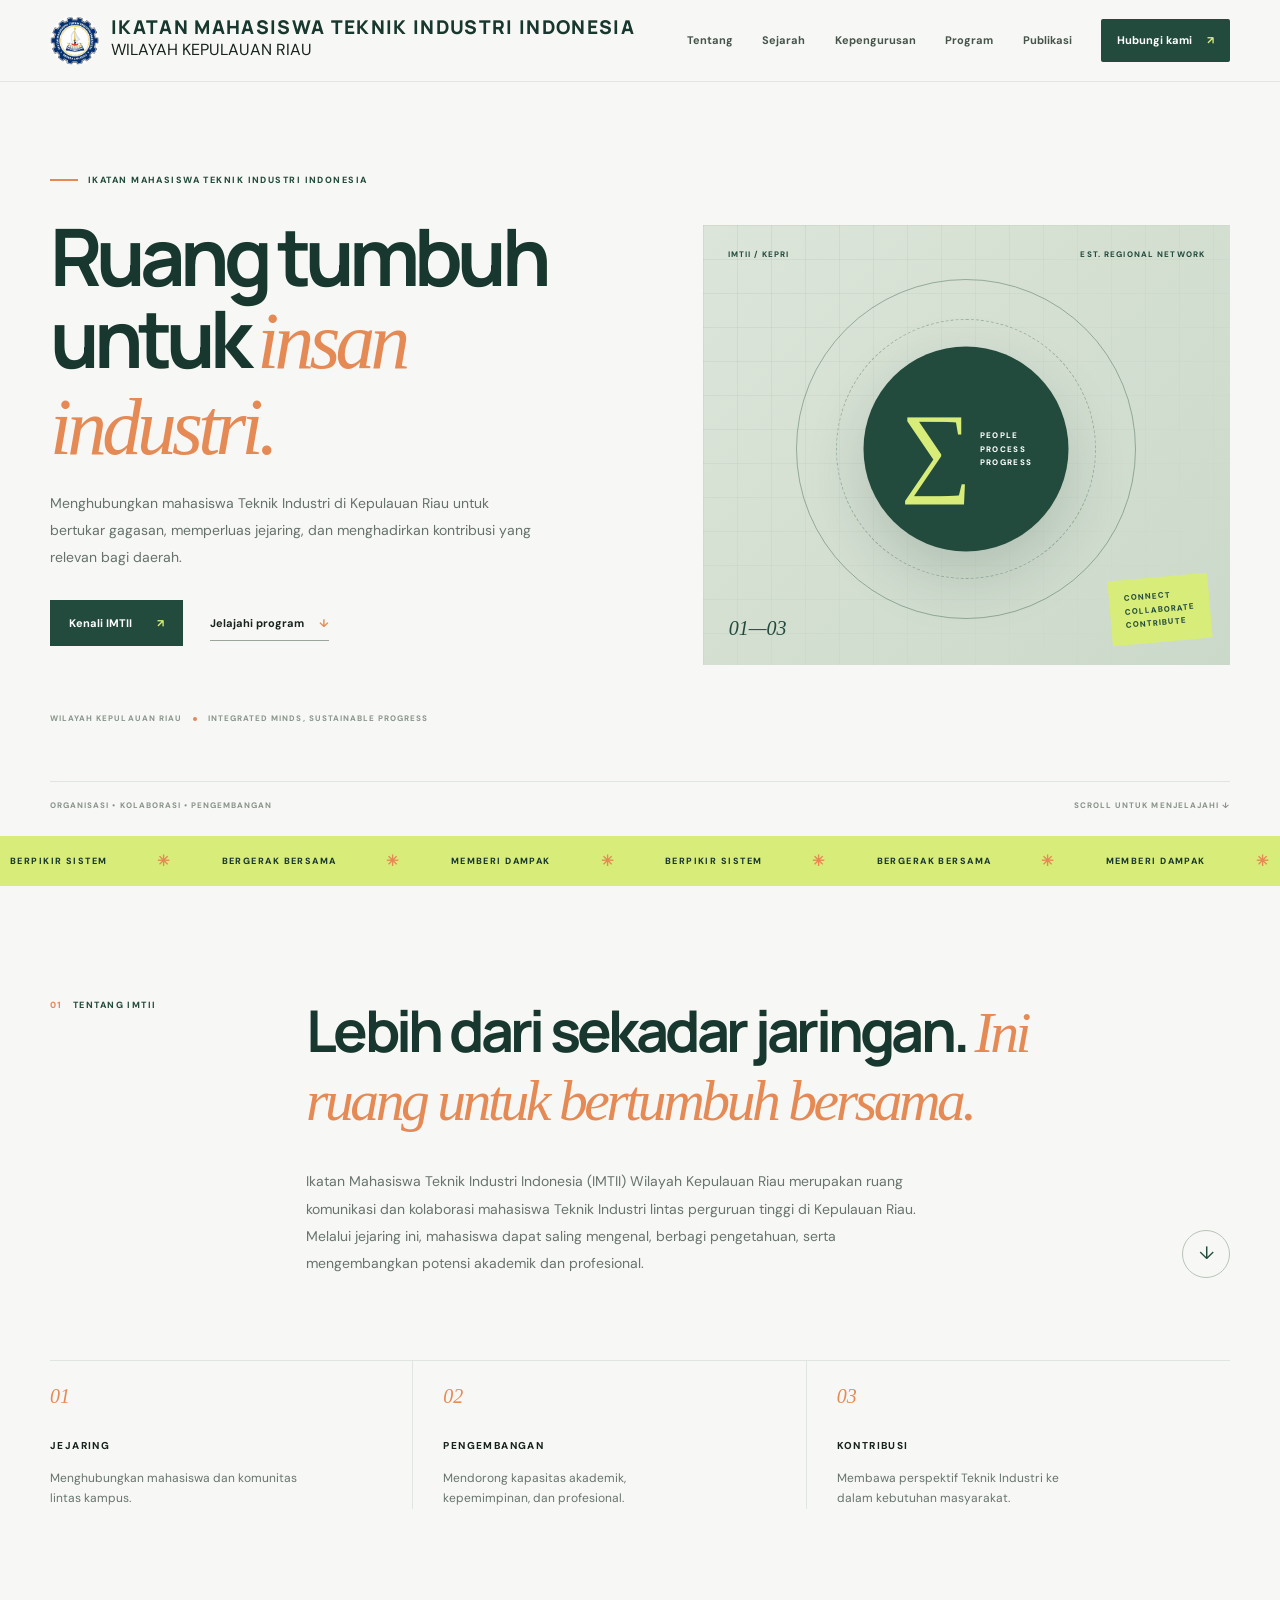
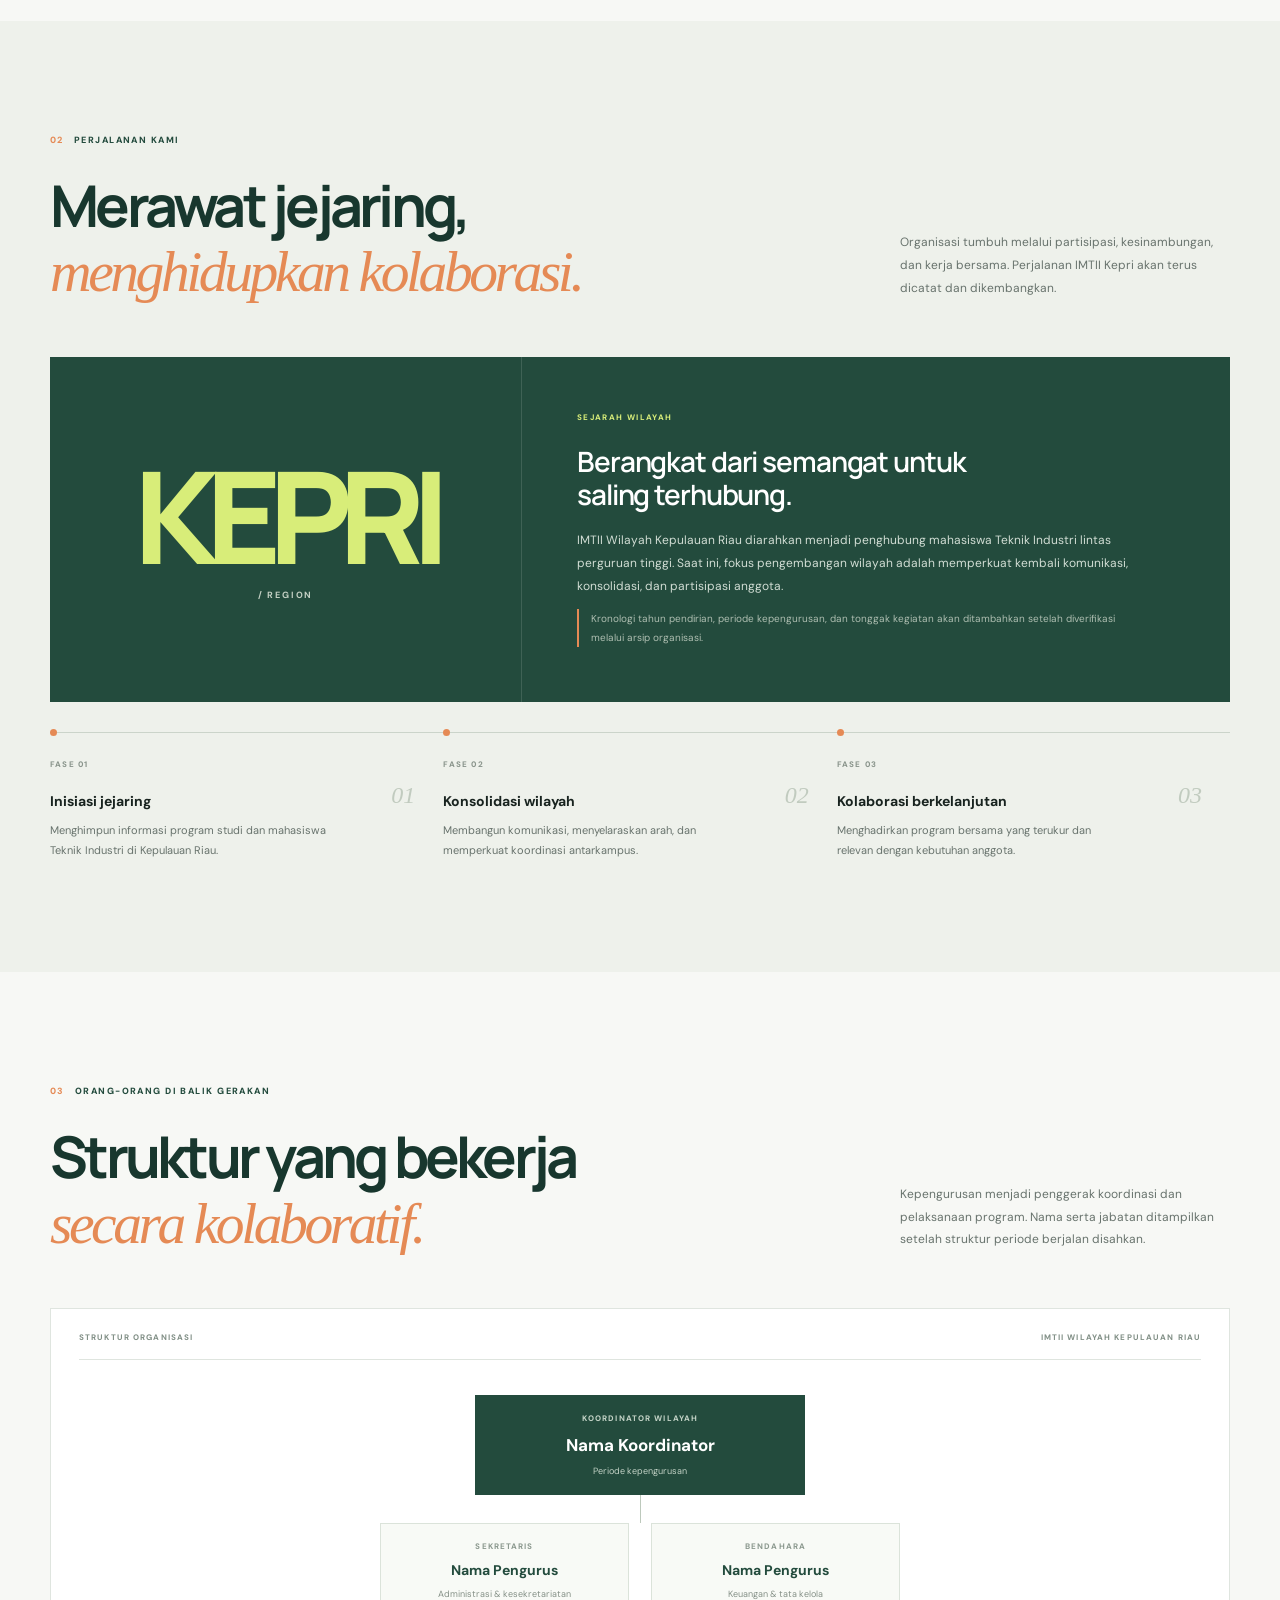
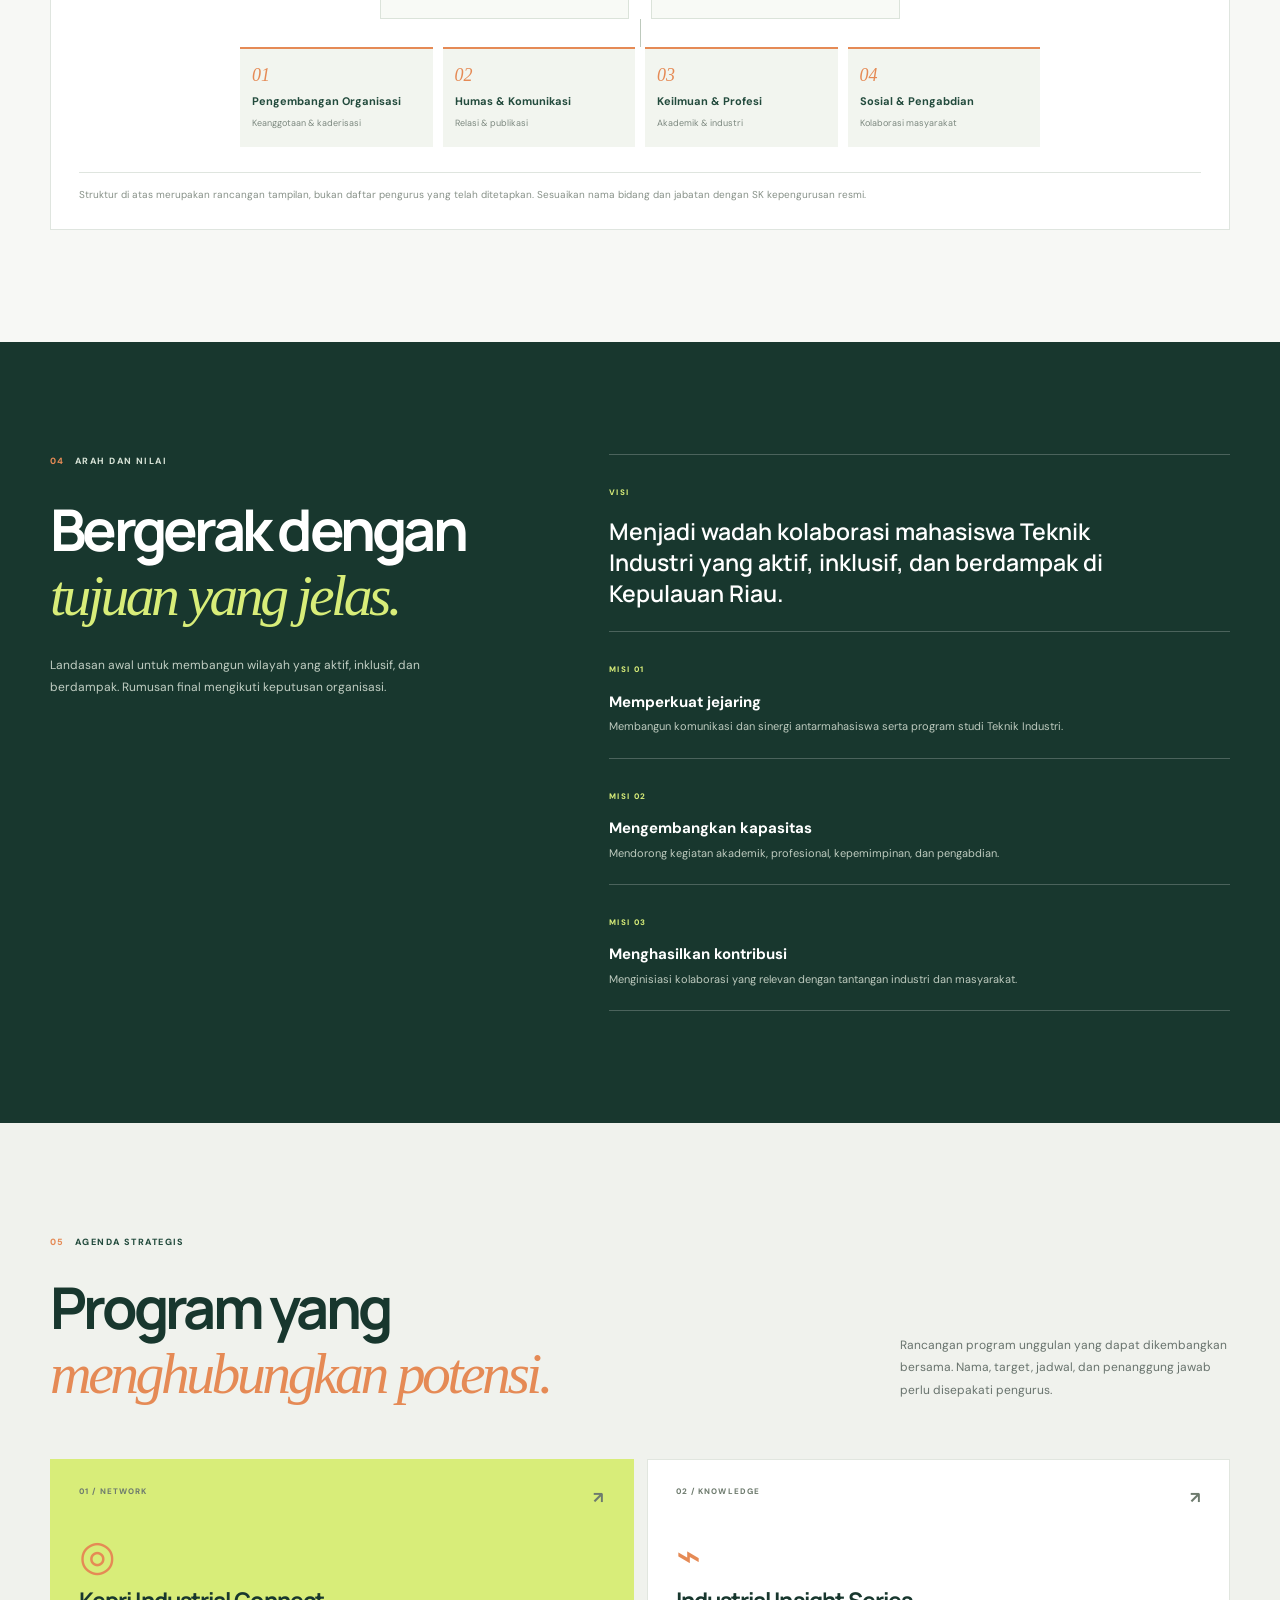
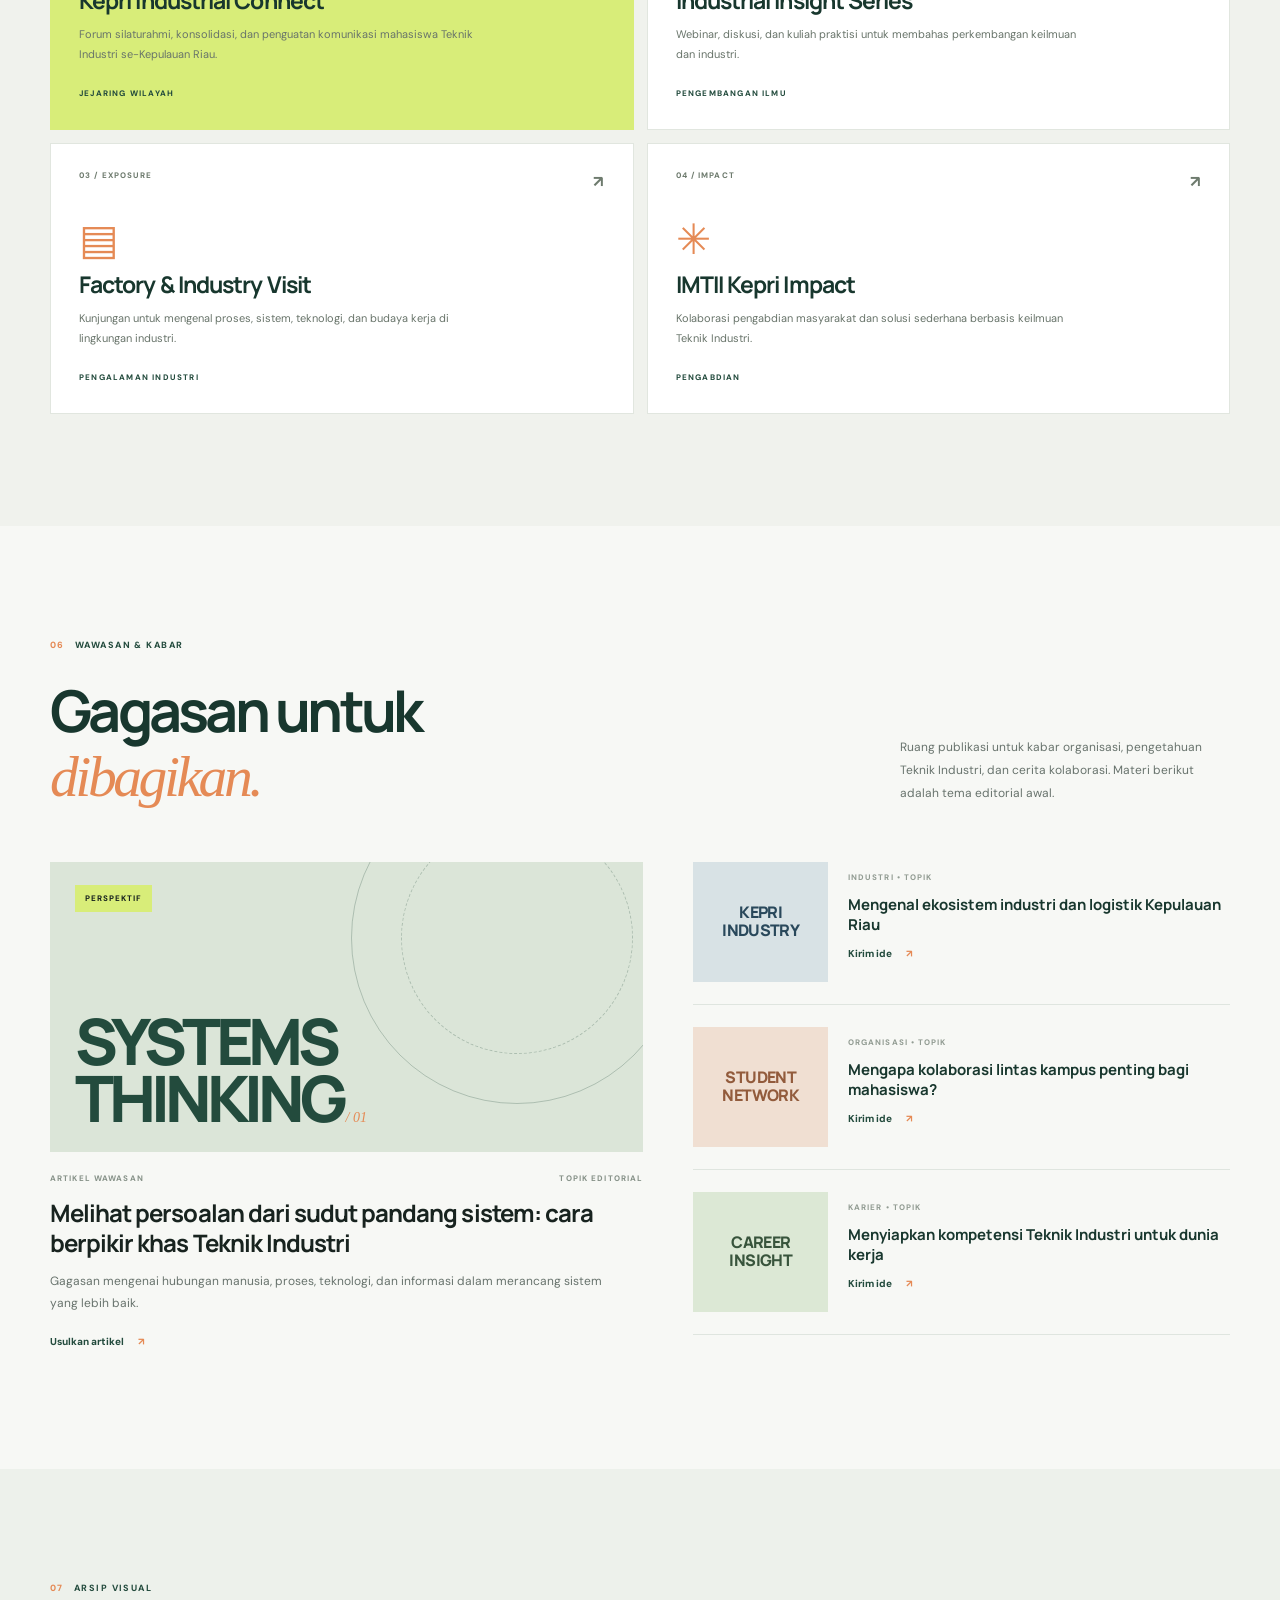
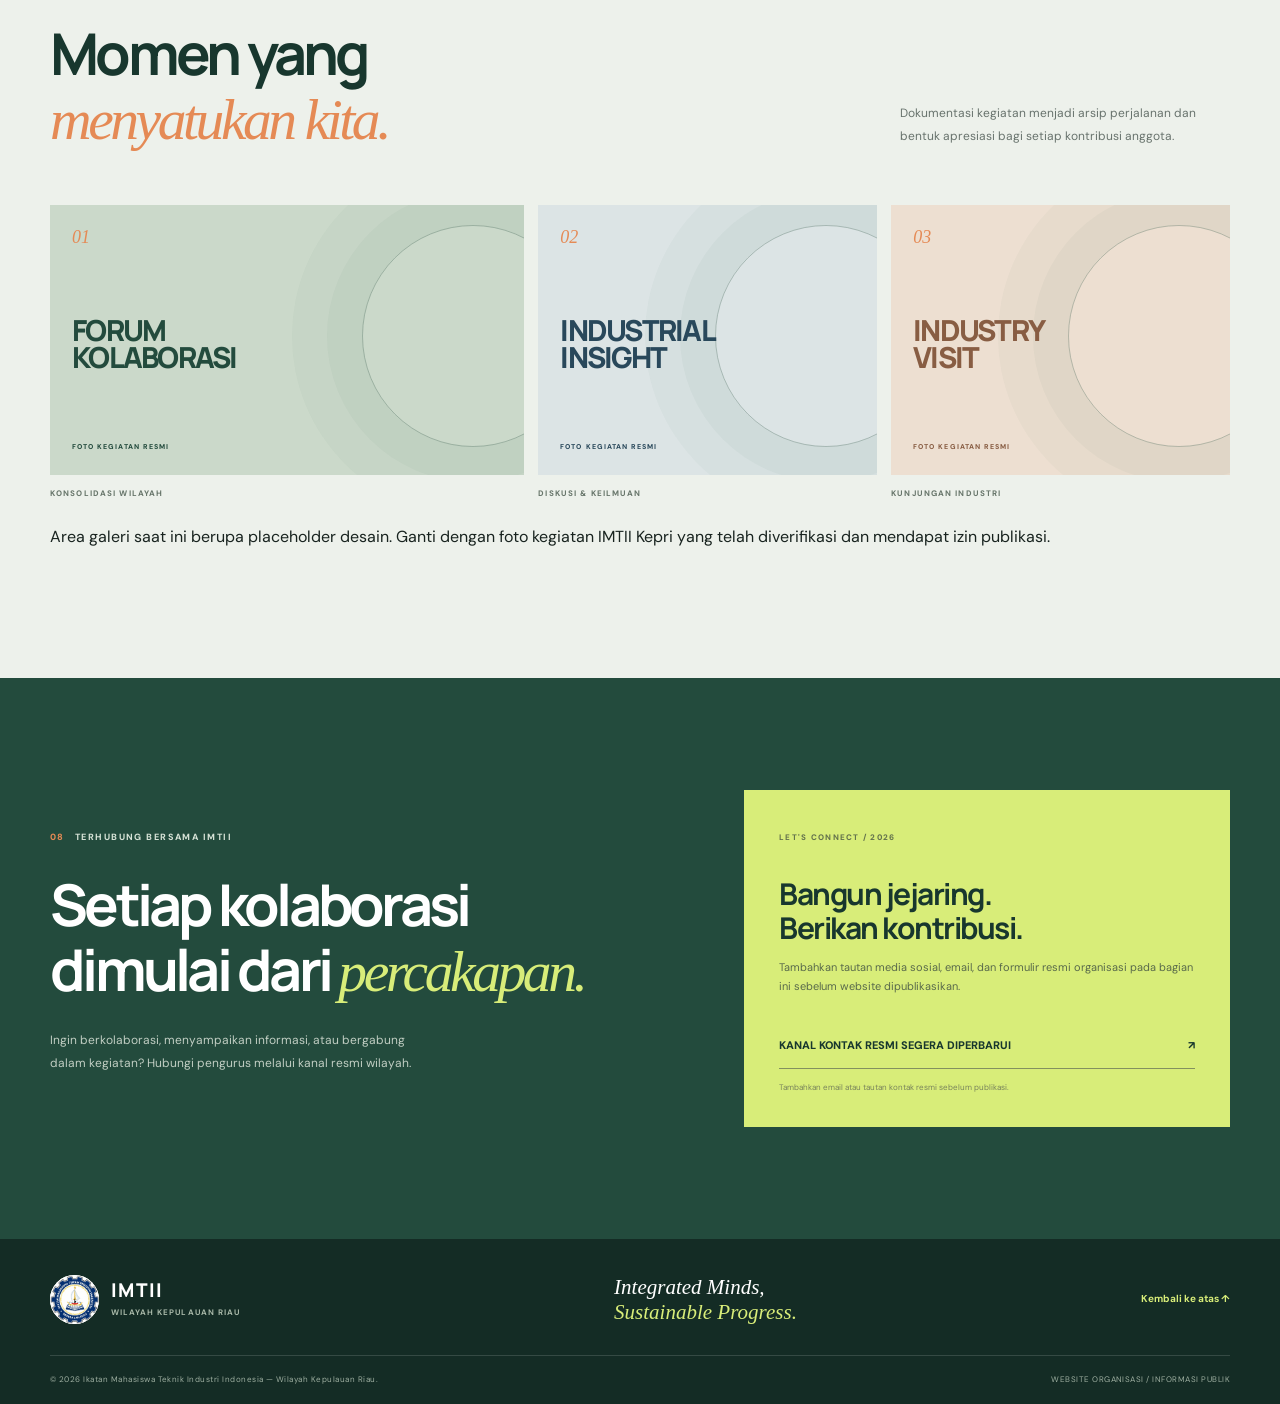
==== commit 1677150a: "Update index.html" ====
--- a/index.html
+++ b/index.html
@@ -19,7 +19,7 @@
     <div class="container nav-wrap">
       <a class="brand" href="#beranda" aria-label="IKATAN MAHASISWA TEKNIK INDUSTRI INDONESIA, halaman utama">
         <img src="logo-imtii-kepri.png" alt="Logo IMTII" class="brand-logo">
-        <span class="brand-copy"><strong>IKATAN MAHASISWA TEKNIK INDUSTRI INDONESIA</strong><small>WILAYAH KEPULAUAN RIAU</small></span>
+        <span class="brand-copy"><strong>IKATAN MAHASISWA TEKNIK INDUSTRI INDONESIA</strong><medium>WILAYAH KEPULAUAN RIAU</medium></span>
       </a>
       <button class="menu-toggle" type="button" aria-label="Buka menu navigasi" aria-expanded="false" aria-controls="primary-nav"><span></span><span></span></button>
       <nav class="nav-links" id="primary-nav" aria-label="Navigasi utama">
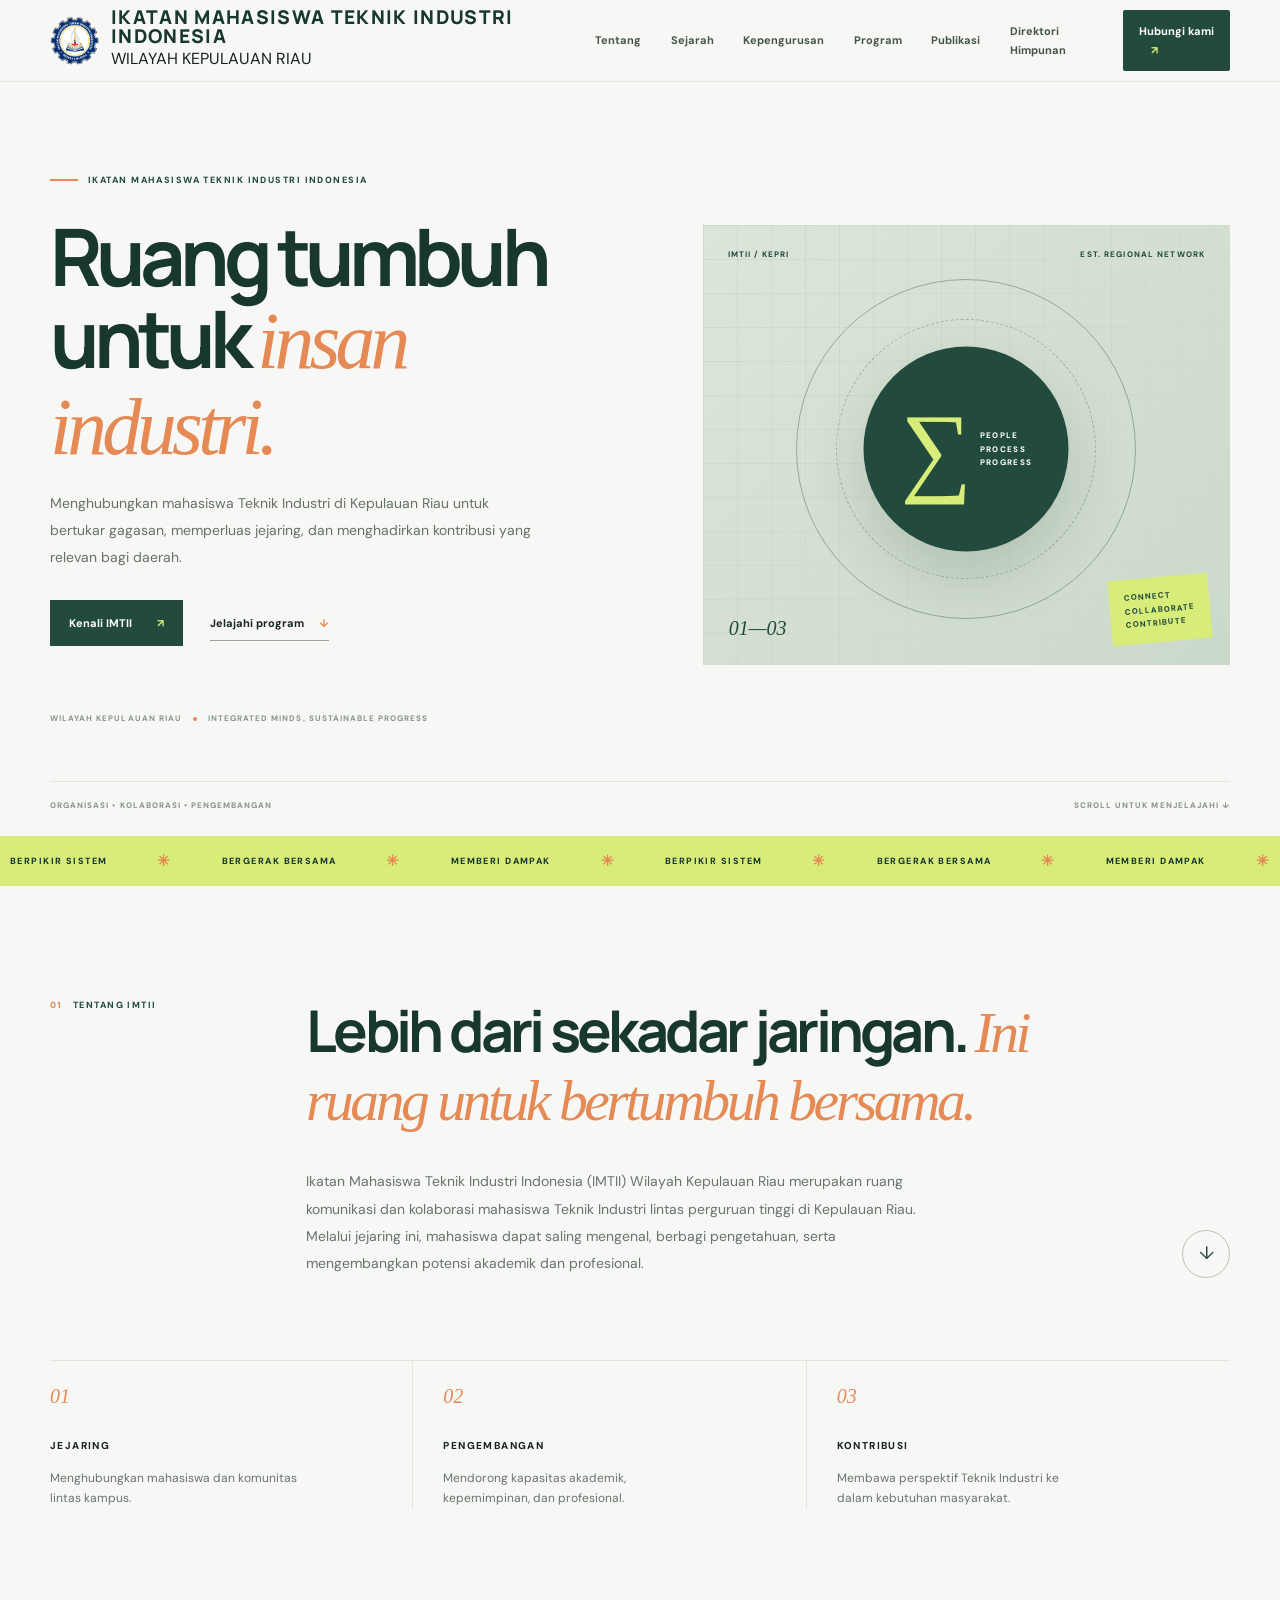
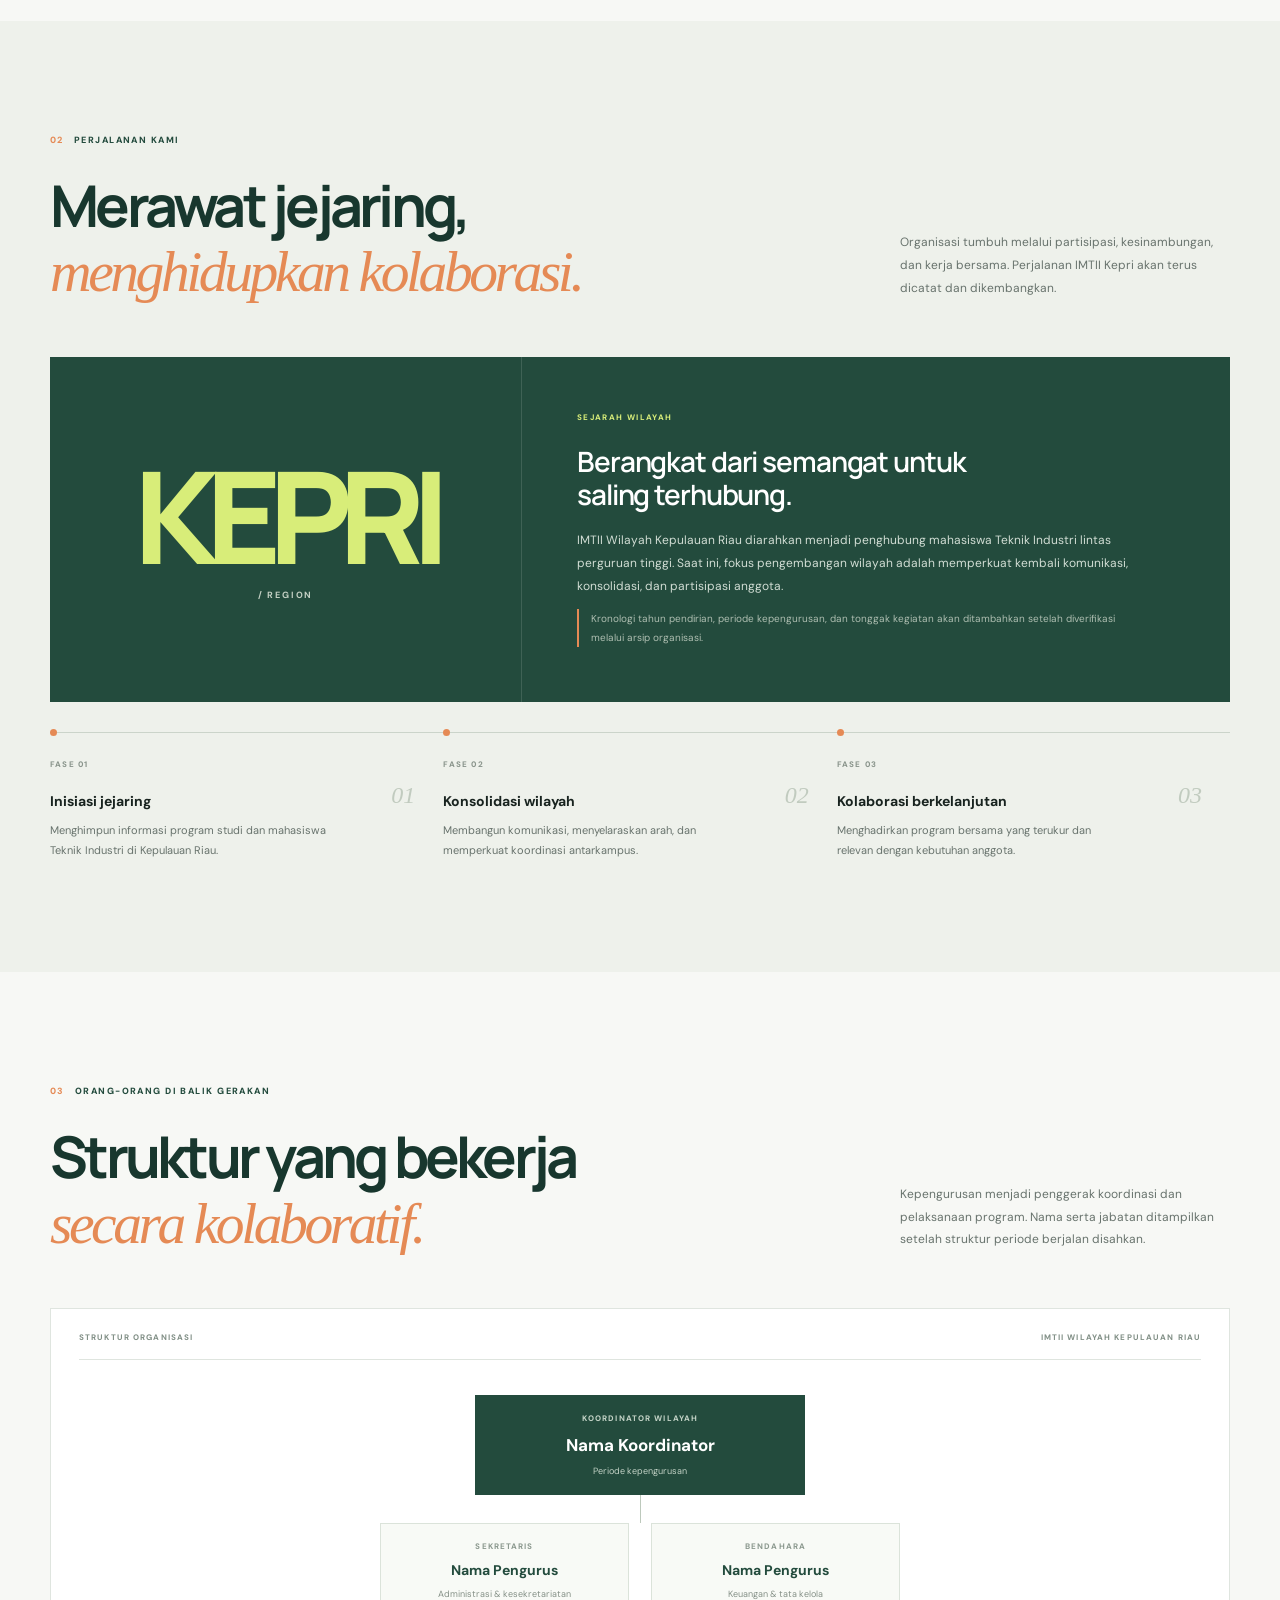
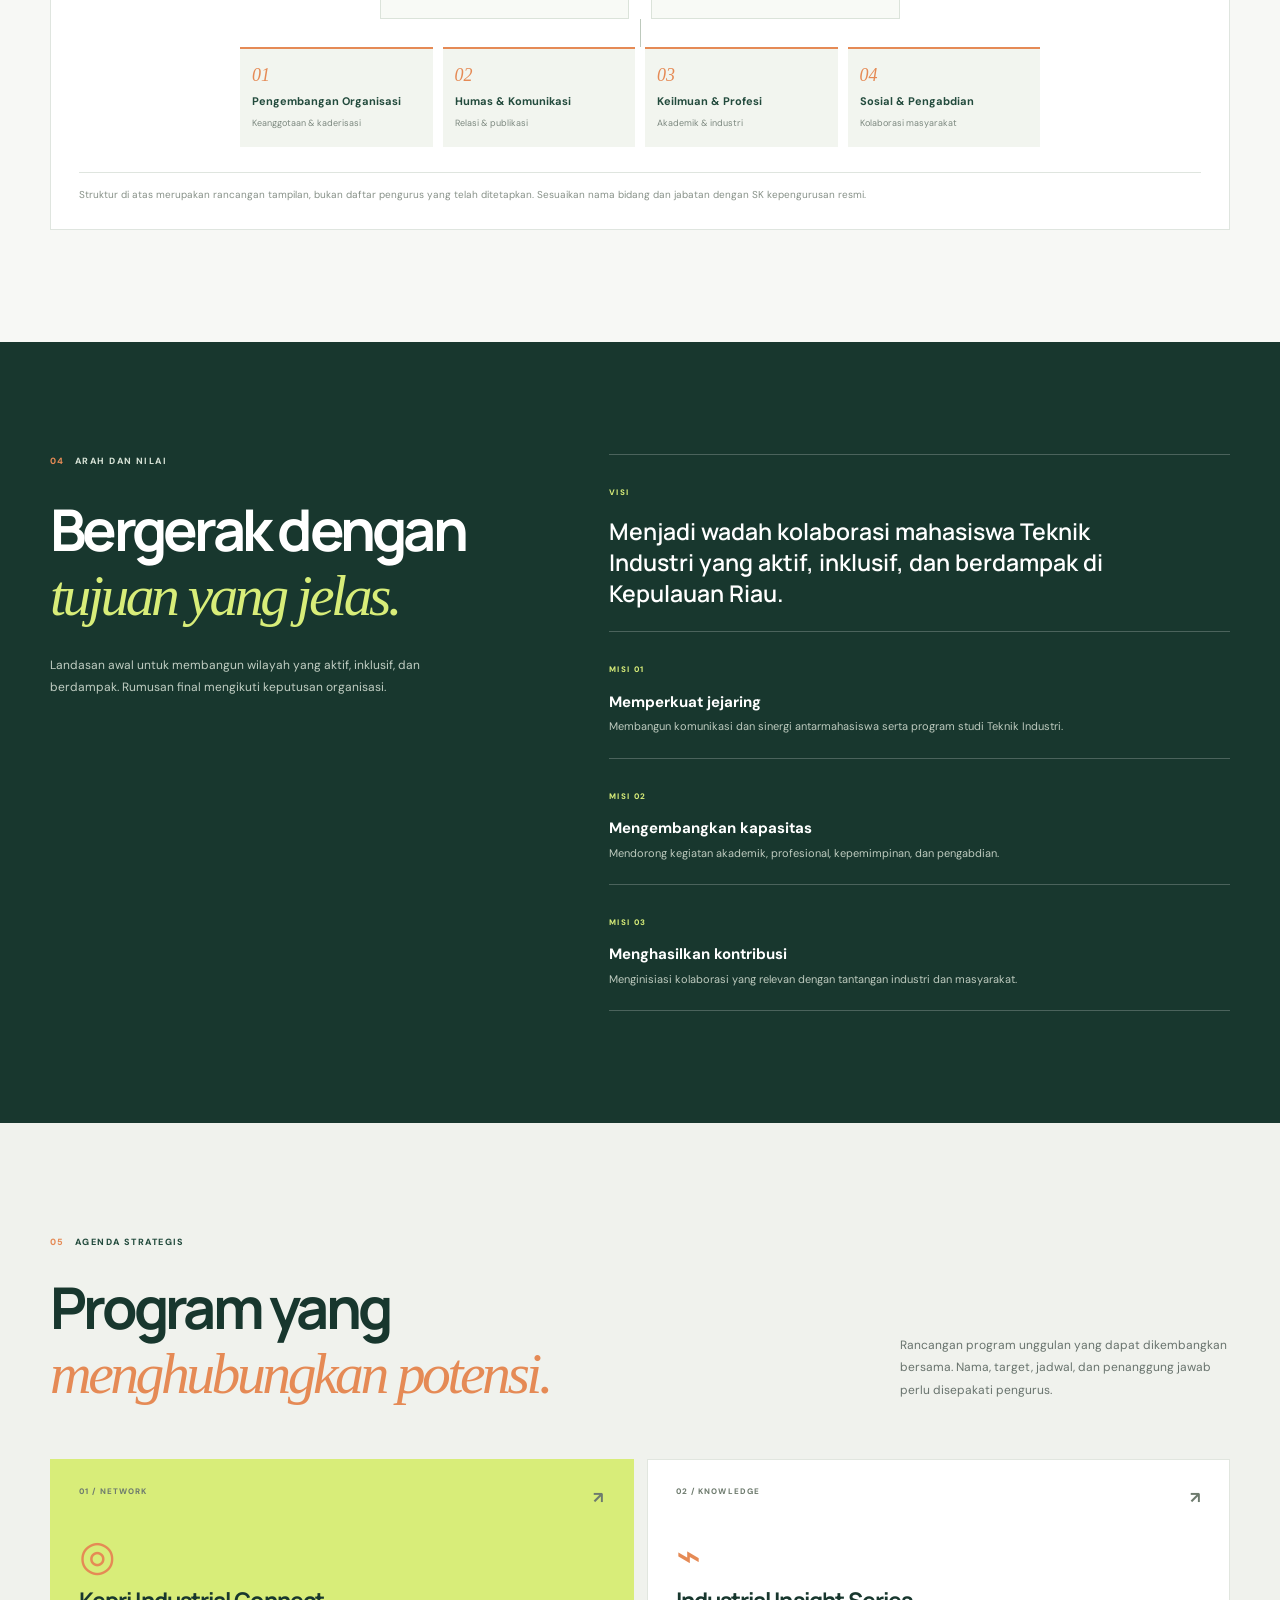
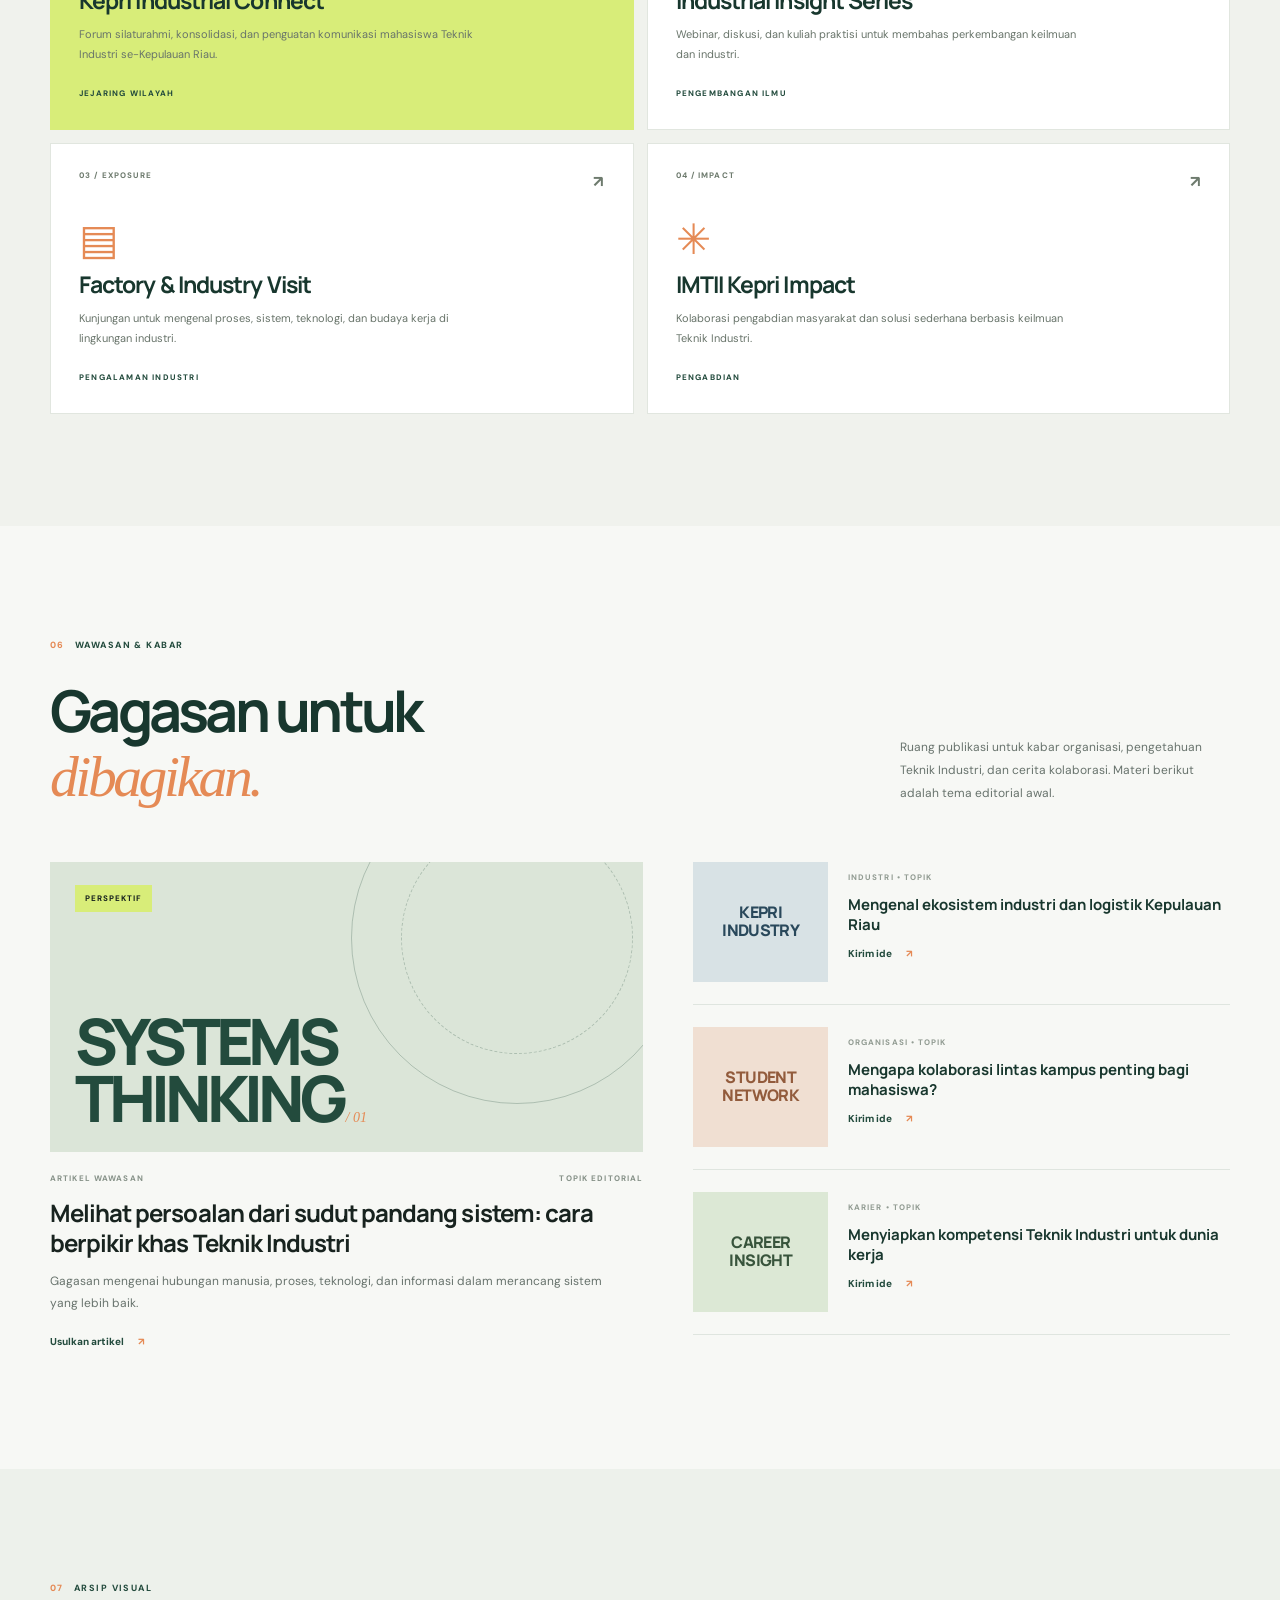
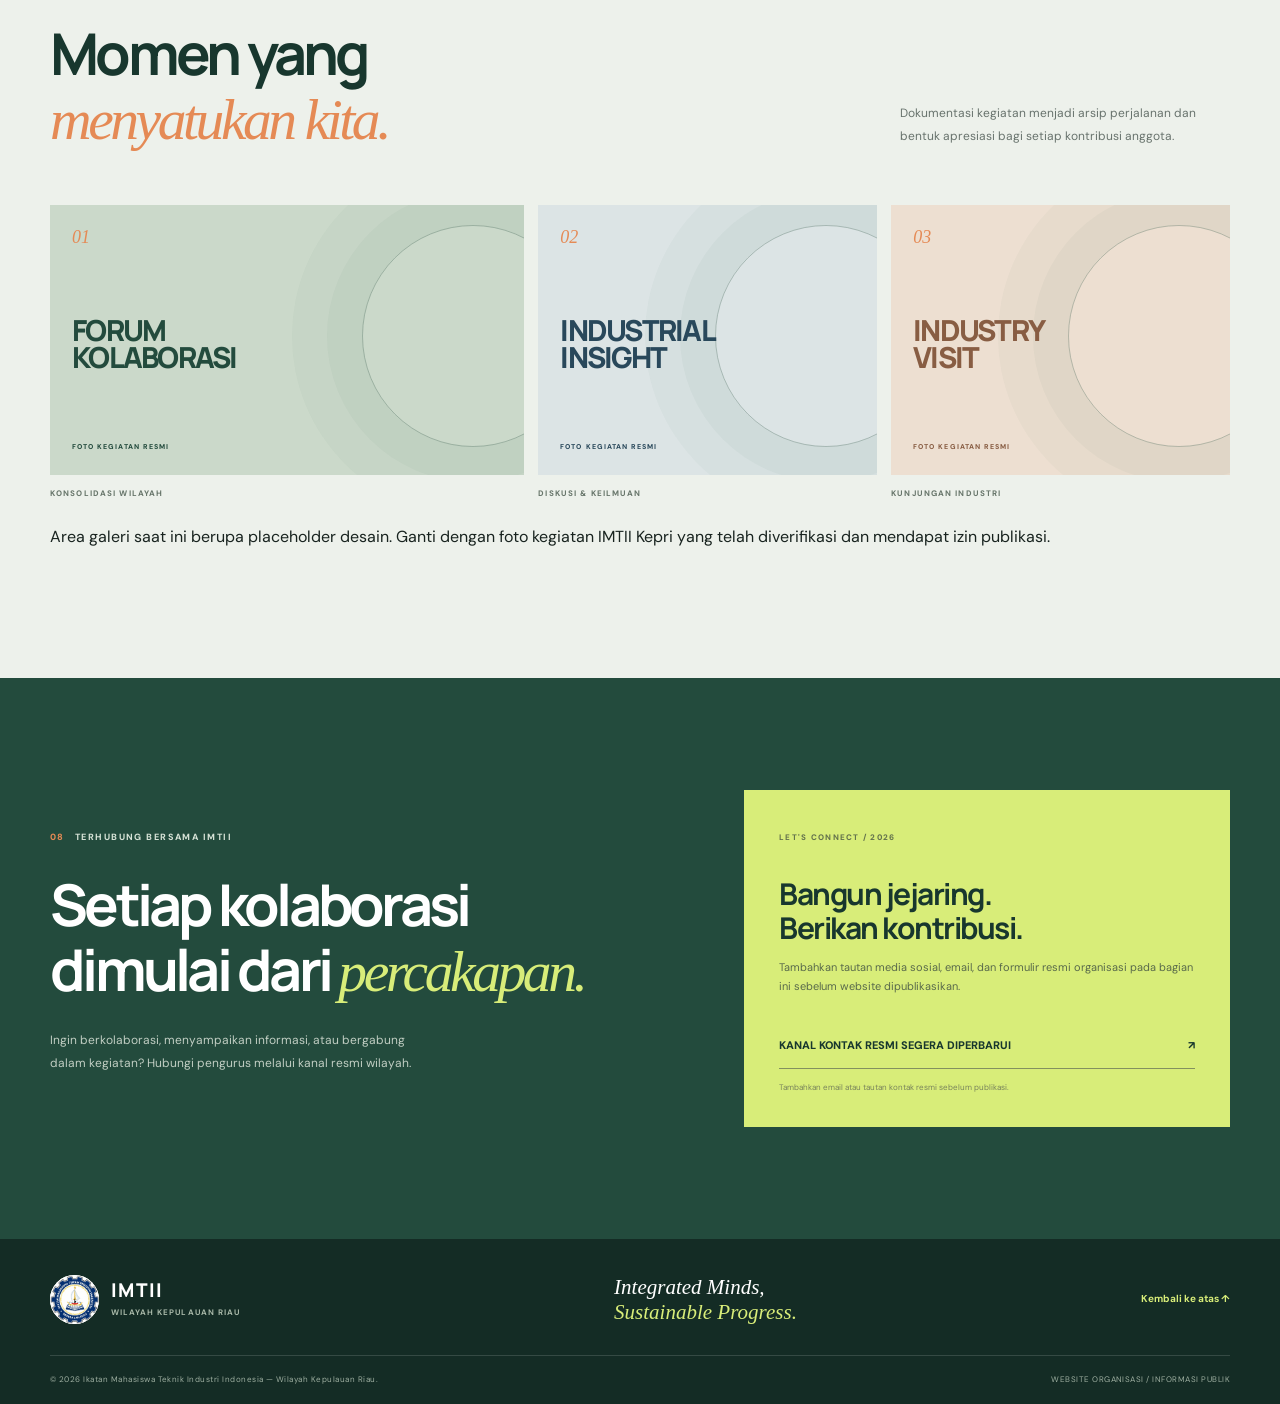
==== commit 7c822338: "Update index.html" ====
--- a/index.html
+++ b/index.html
@@ -23,7 +23,12 @@
       </a>
       <button class="menu-toggle" type="button" aria-label="Buka menu navigasi" aria-expanded="false" aria-controls="primary-nav"><span></span><span></span></button>
       <nav class="nav-links" id="primary-nav" aria-label="Navigasi utama">
-        <a href="#tentang">Tentang</a><a href="#sejarah">Sejarah</a><a href="#kepengurusan">Kepengurusan</a><a href="#program">Program</a><a href="#publikasi">Publikasi</a>
+        <a href="#tentang">Tentang</a>
+        <a href="#sejarah">Sejarah</a>
+        <a href="#kepengurusan">Kepengurusan</a>
+        <a href="#program">Program</a>
+        <a href="#publikasi">Publikasi</a>
+        <a href="direktori.html">Direktori Himpunan</a>
         <a class="nav-contact" href="#kontak">Hubungi kami <span>↗</span></a>
       </nav>
     </div>
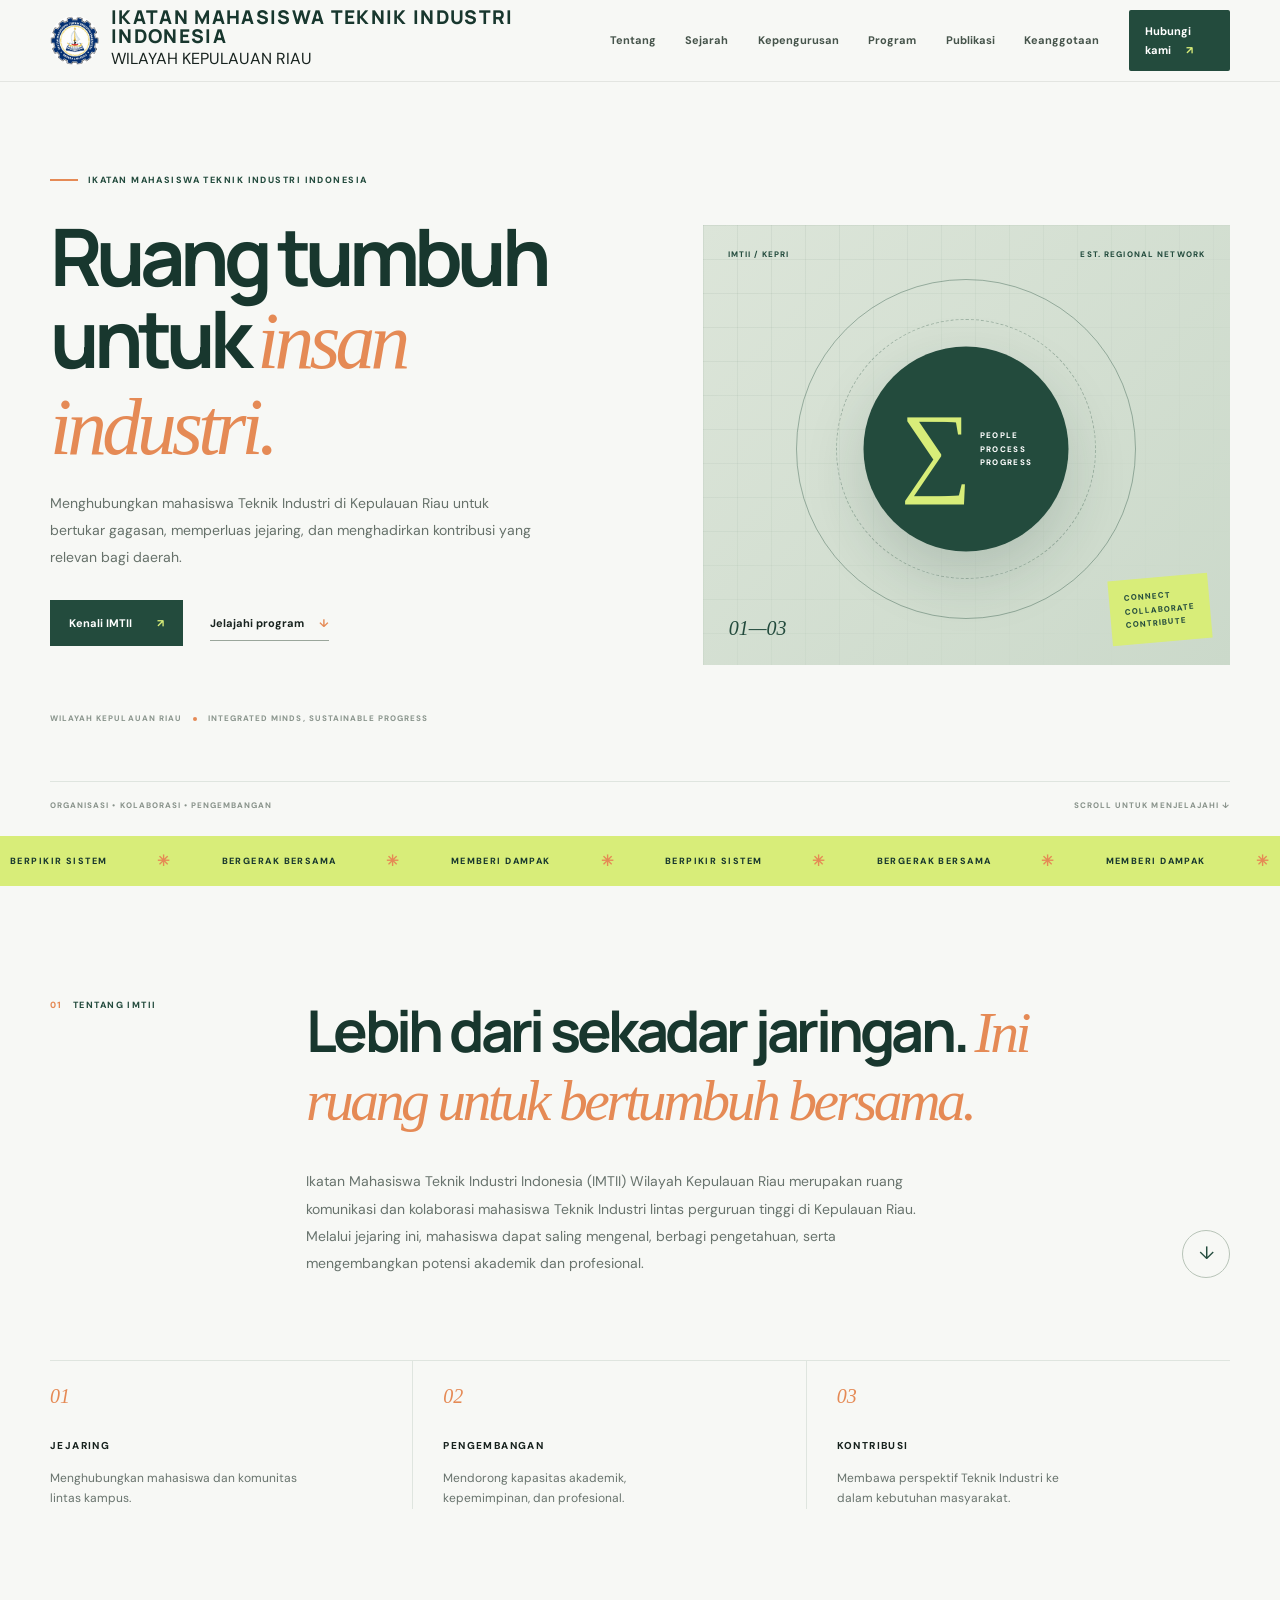
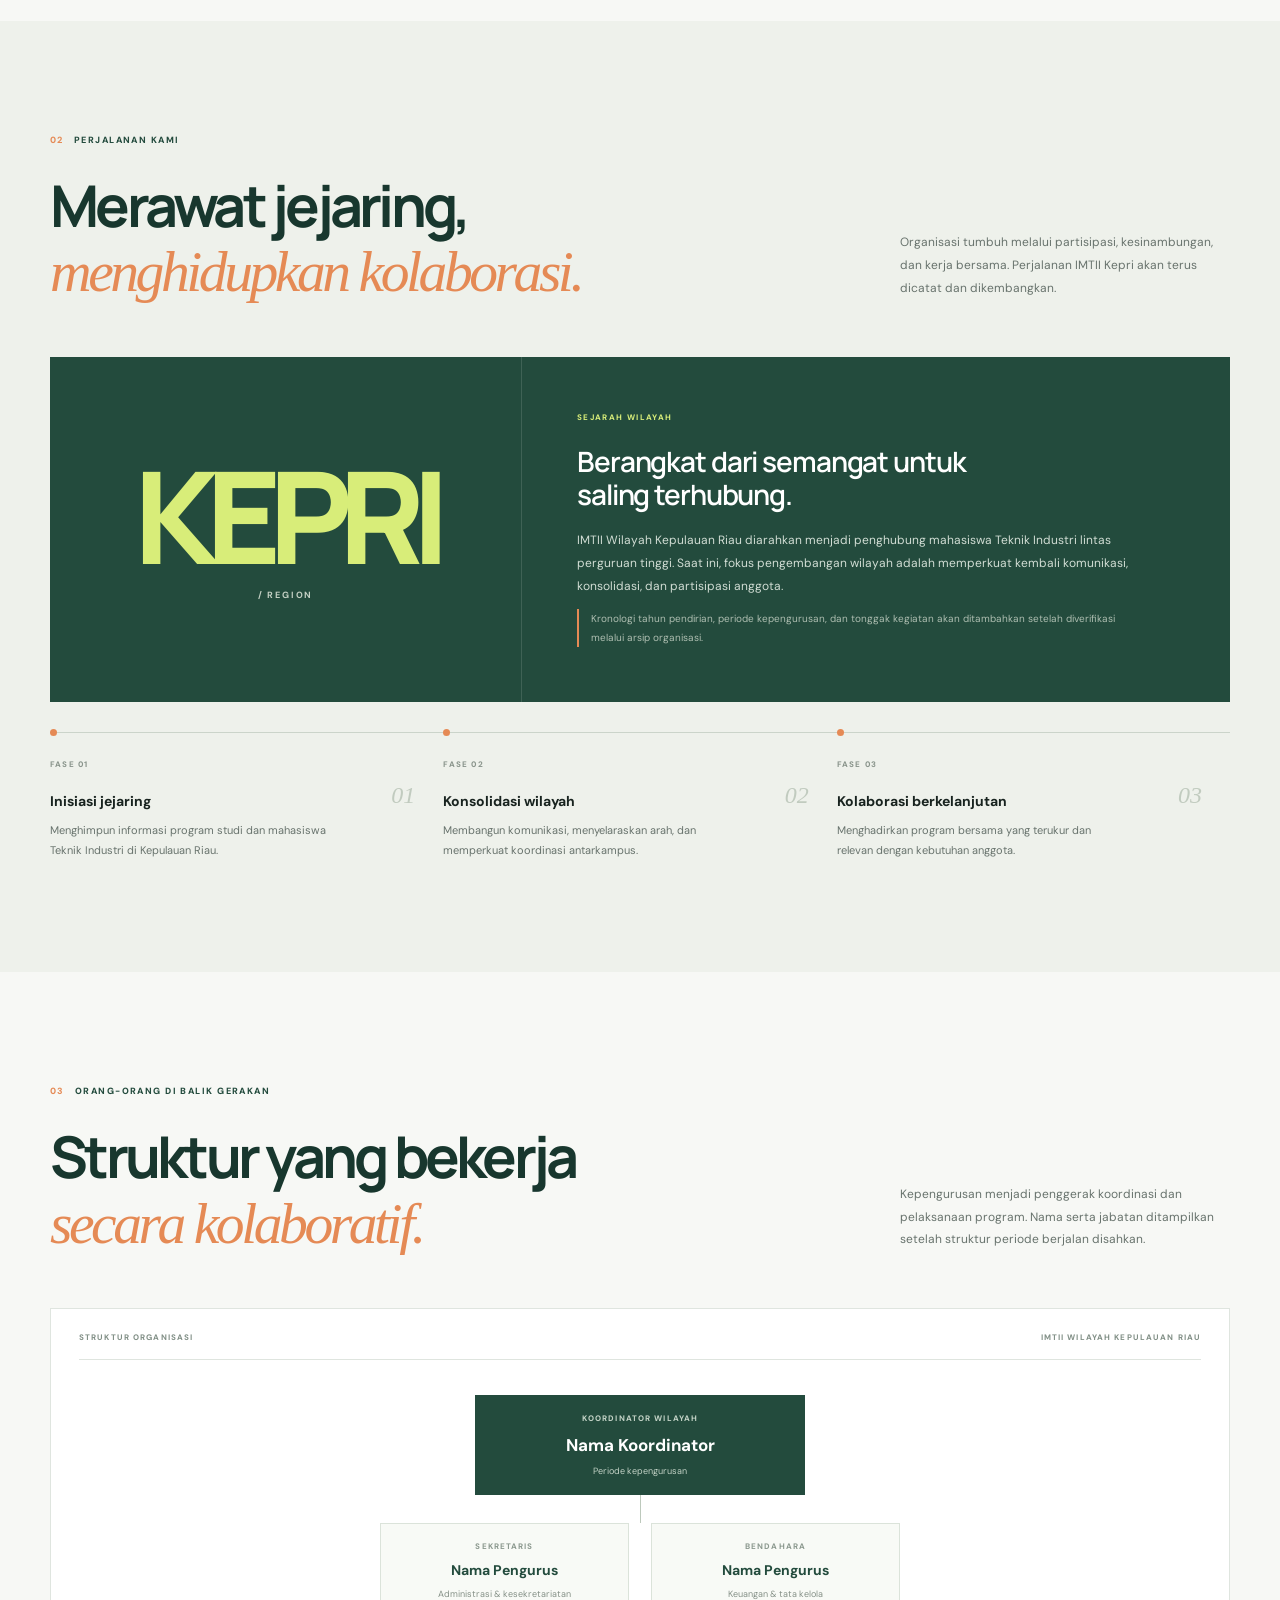
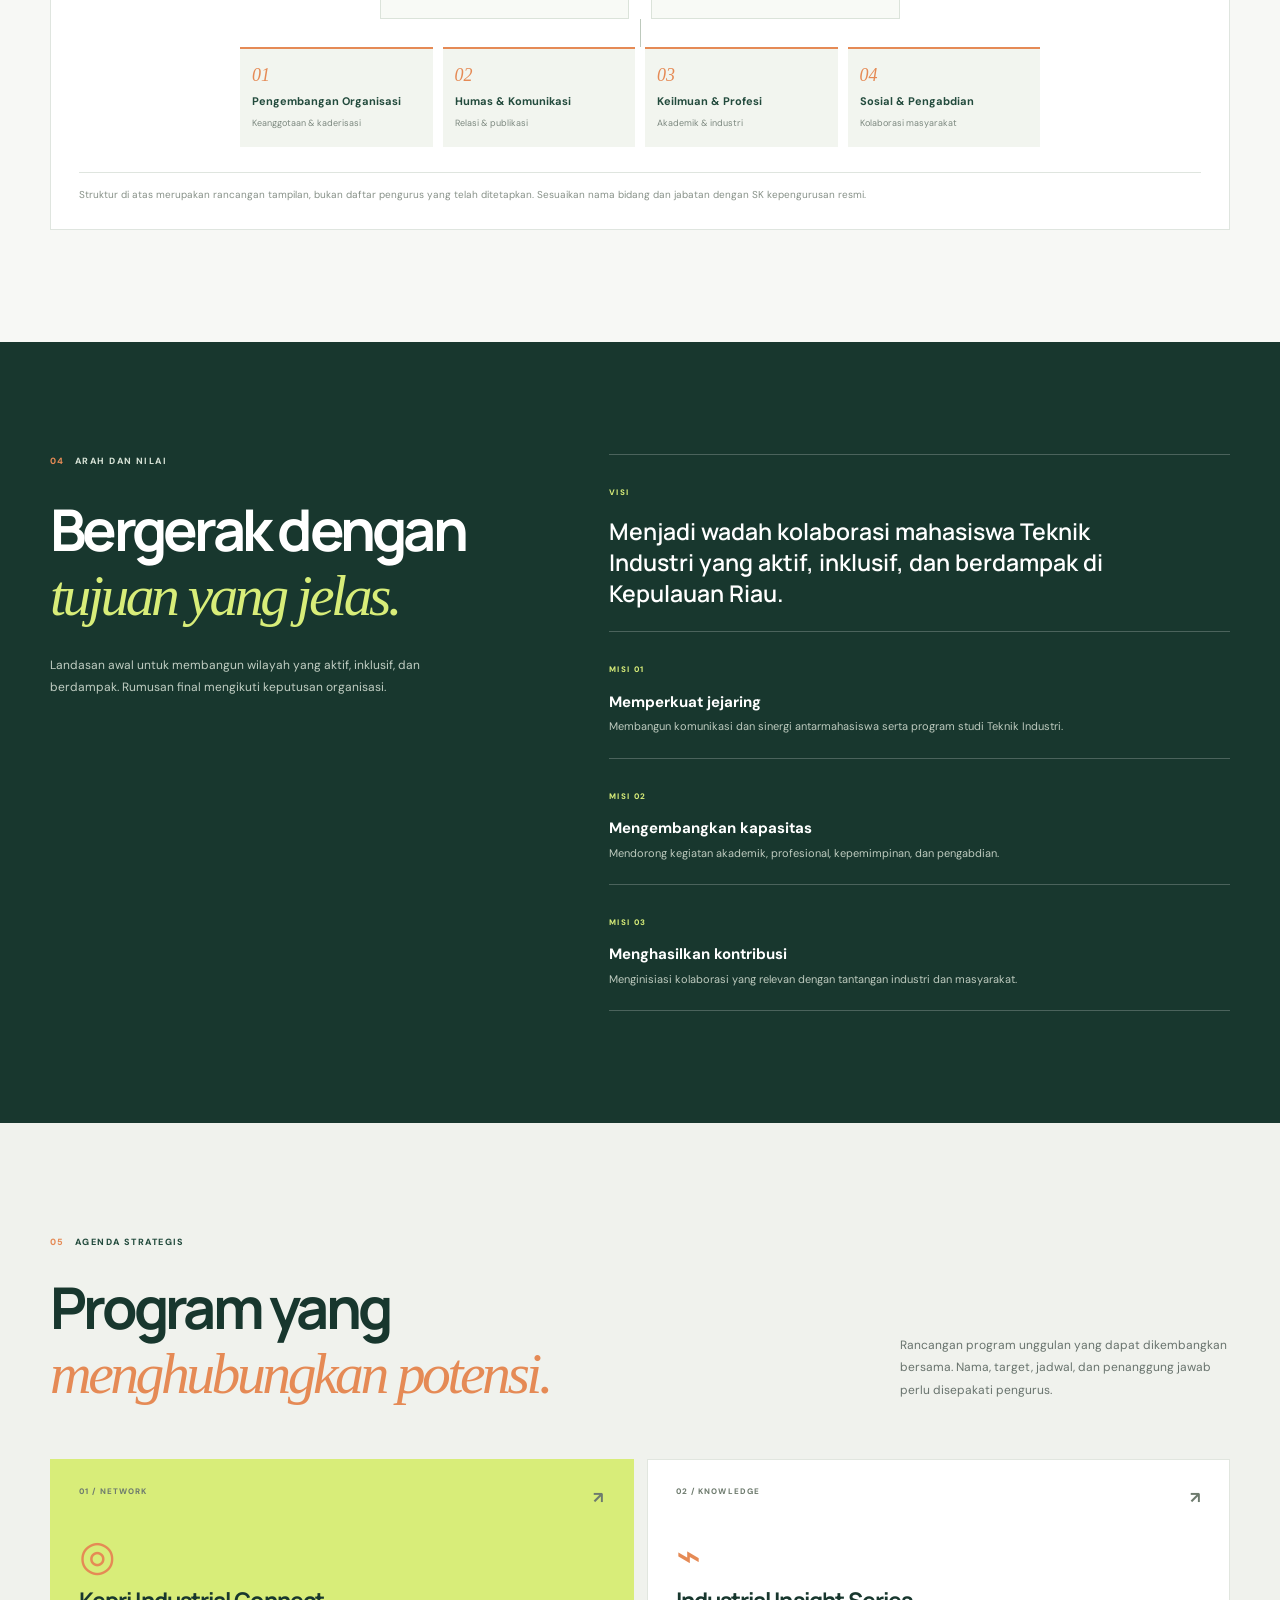
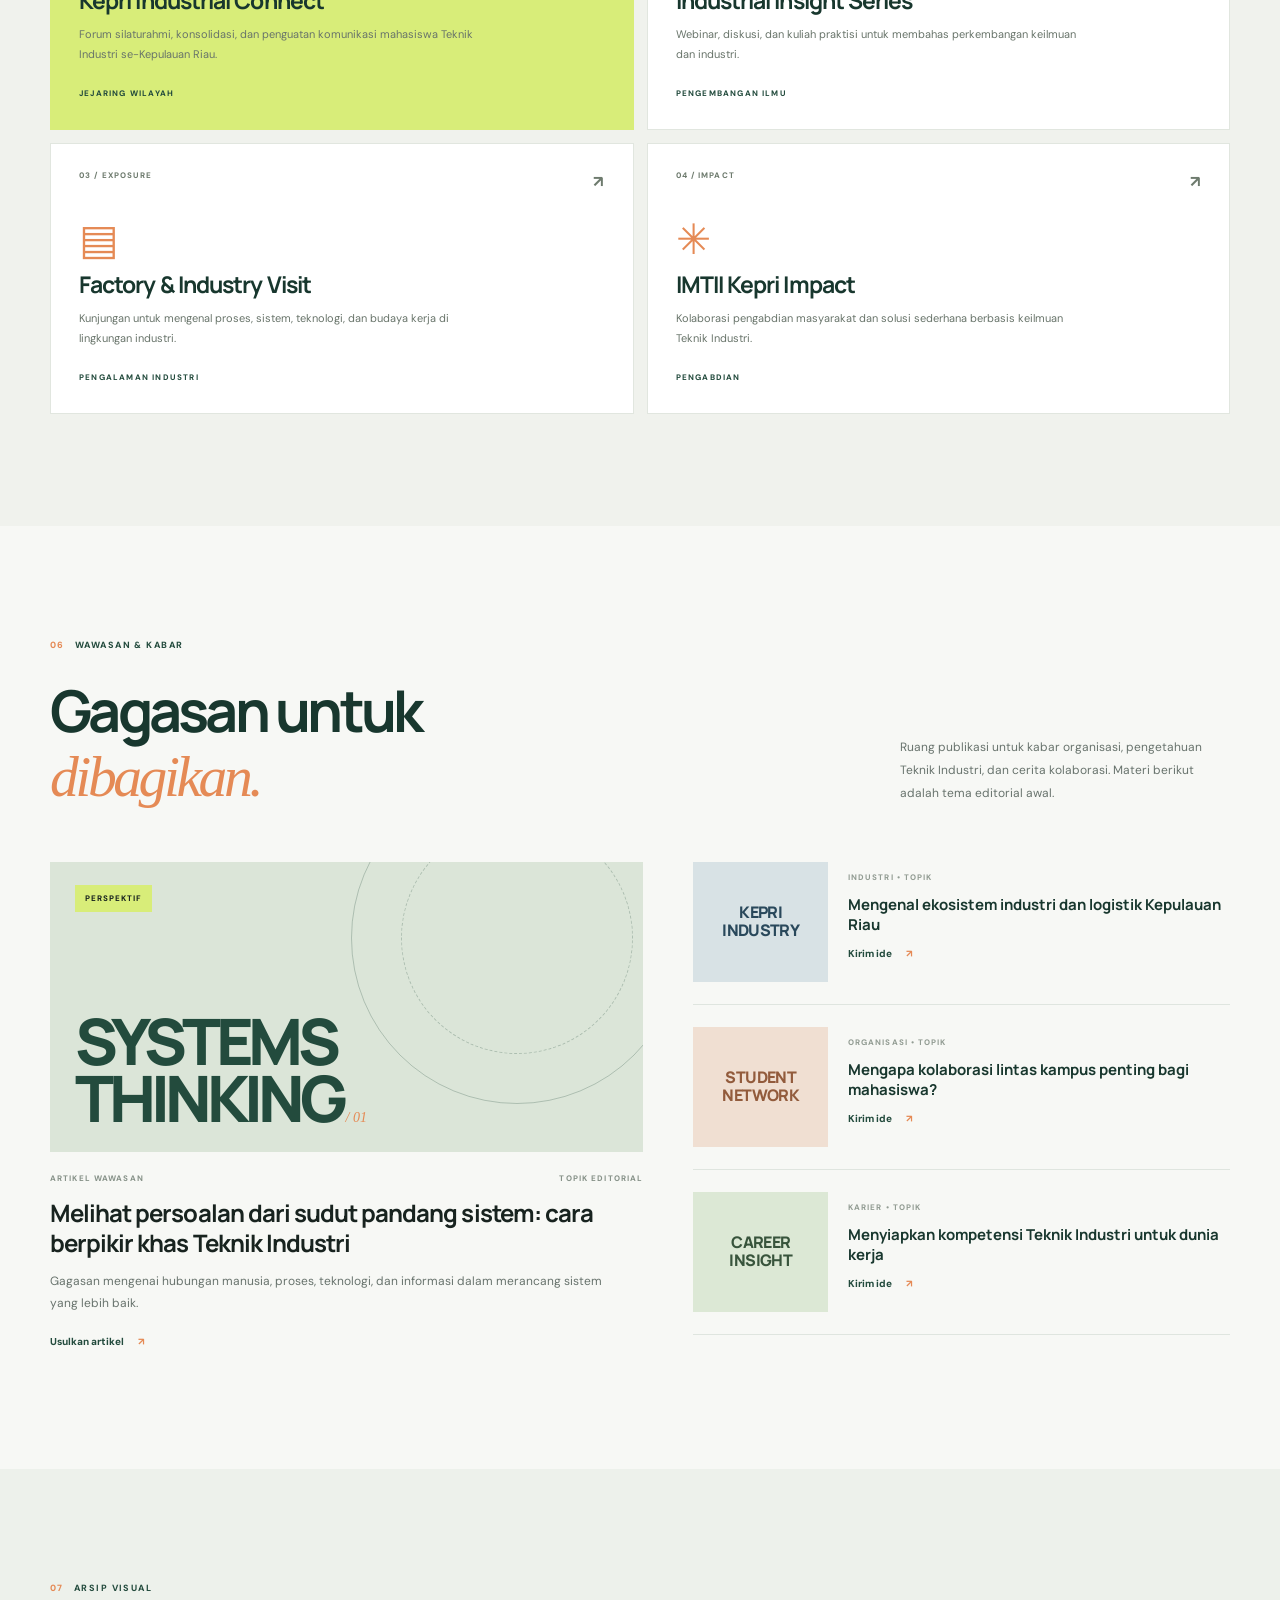
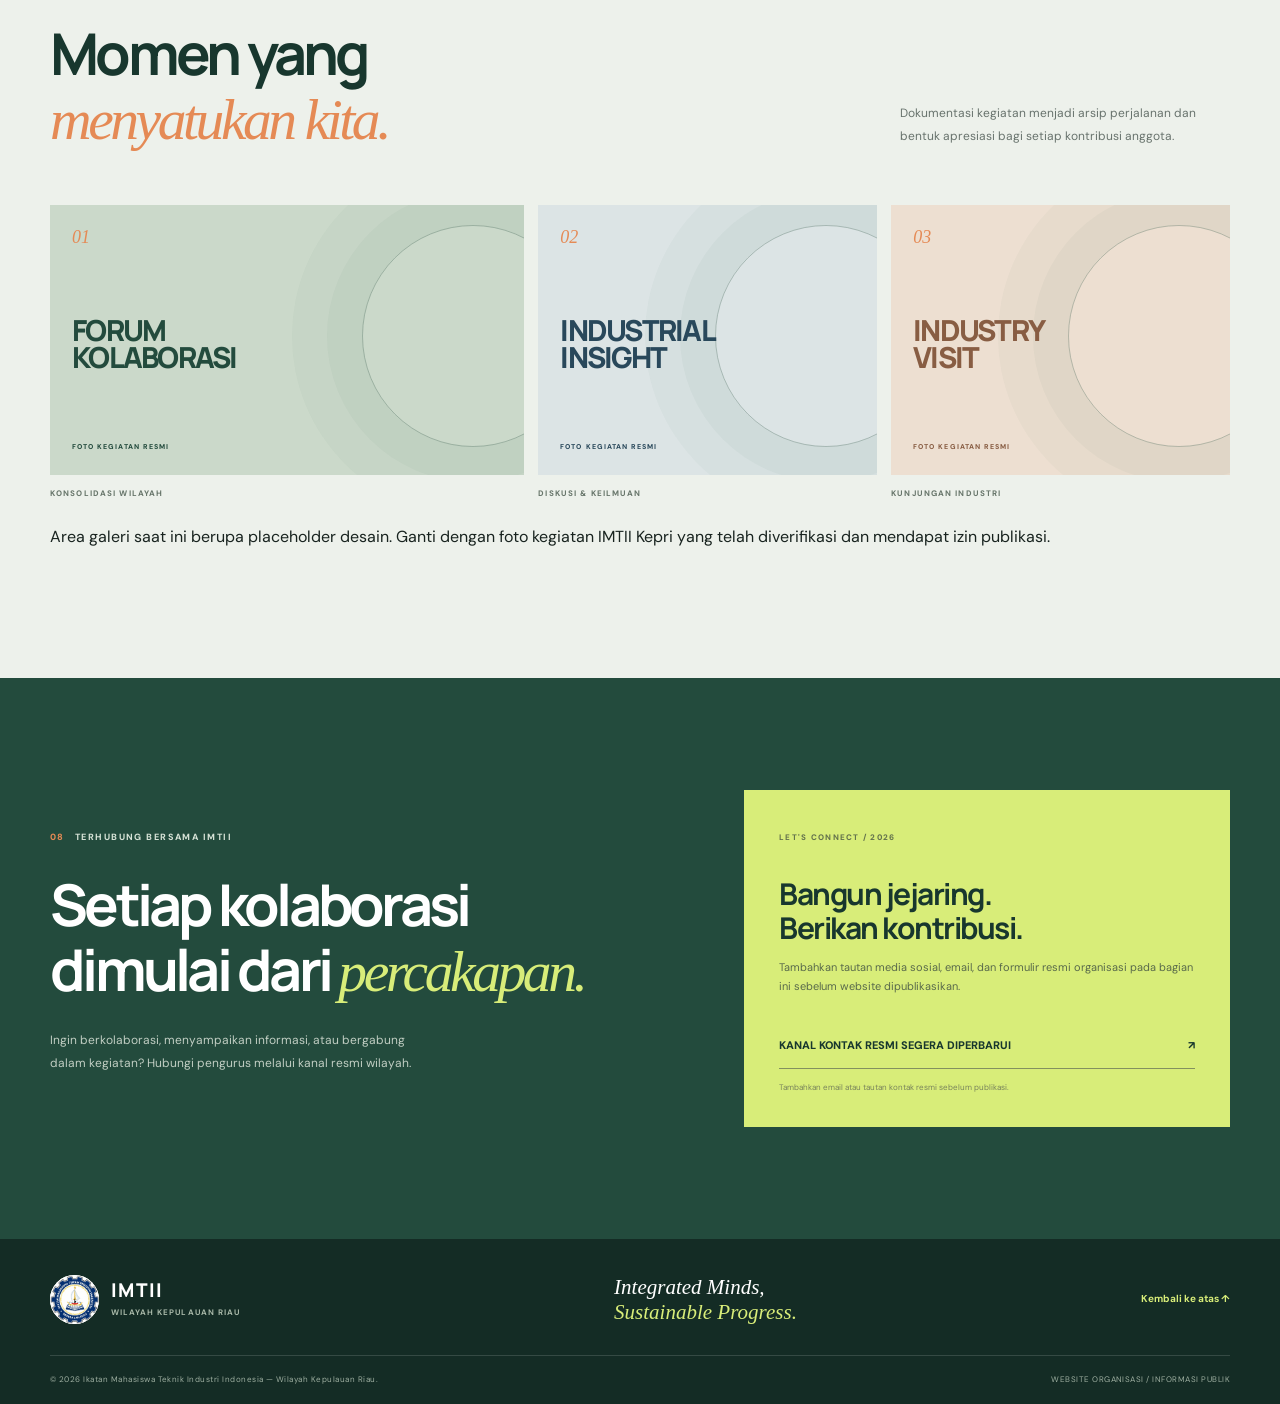
==== commit bb3a67d2: "Replace public directory link with membership portal" ====
--- a/index.html
+++ b/index.html
@@ -28,7 +28,7 @@
         <a href="#kepengurusan">Kepengurusan</a>
         <a href="#program">Program</a>
         <a href="#publikasi">Publikasi</a>
-        <a href="direktori.html">Direktori Himpunan</a>
+        <a href="direktori.html">Keanggotaan</a>
         <a class="nav-contact" href="#kontak">Hubungi kami <span>↗</span></a>
       </nav>
     </div>
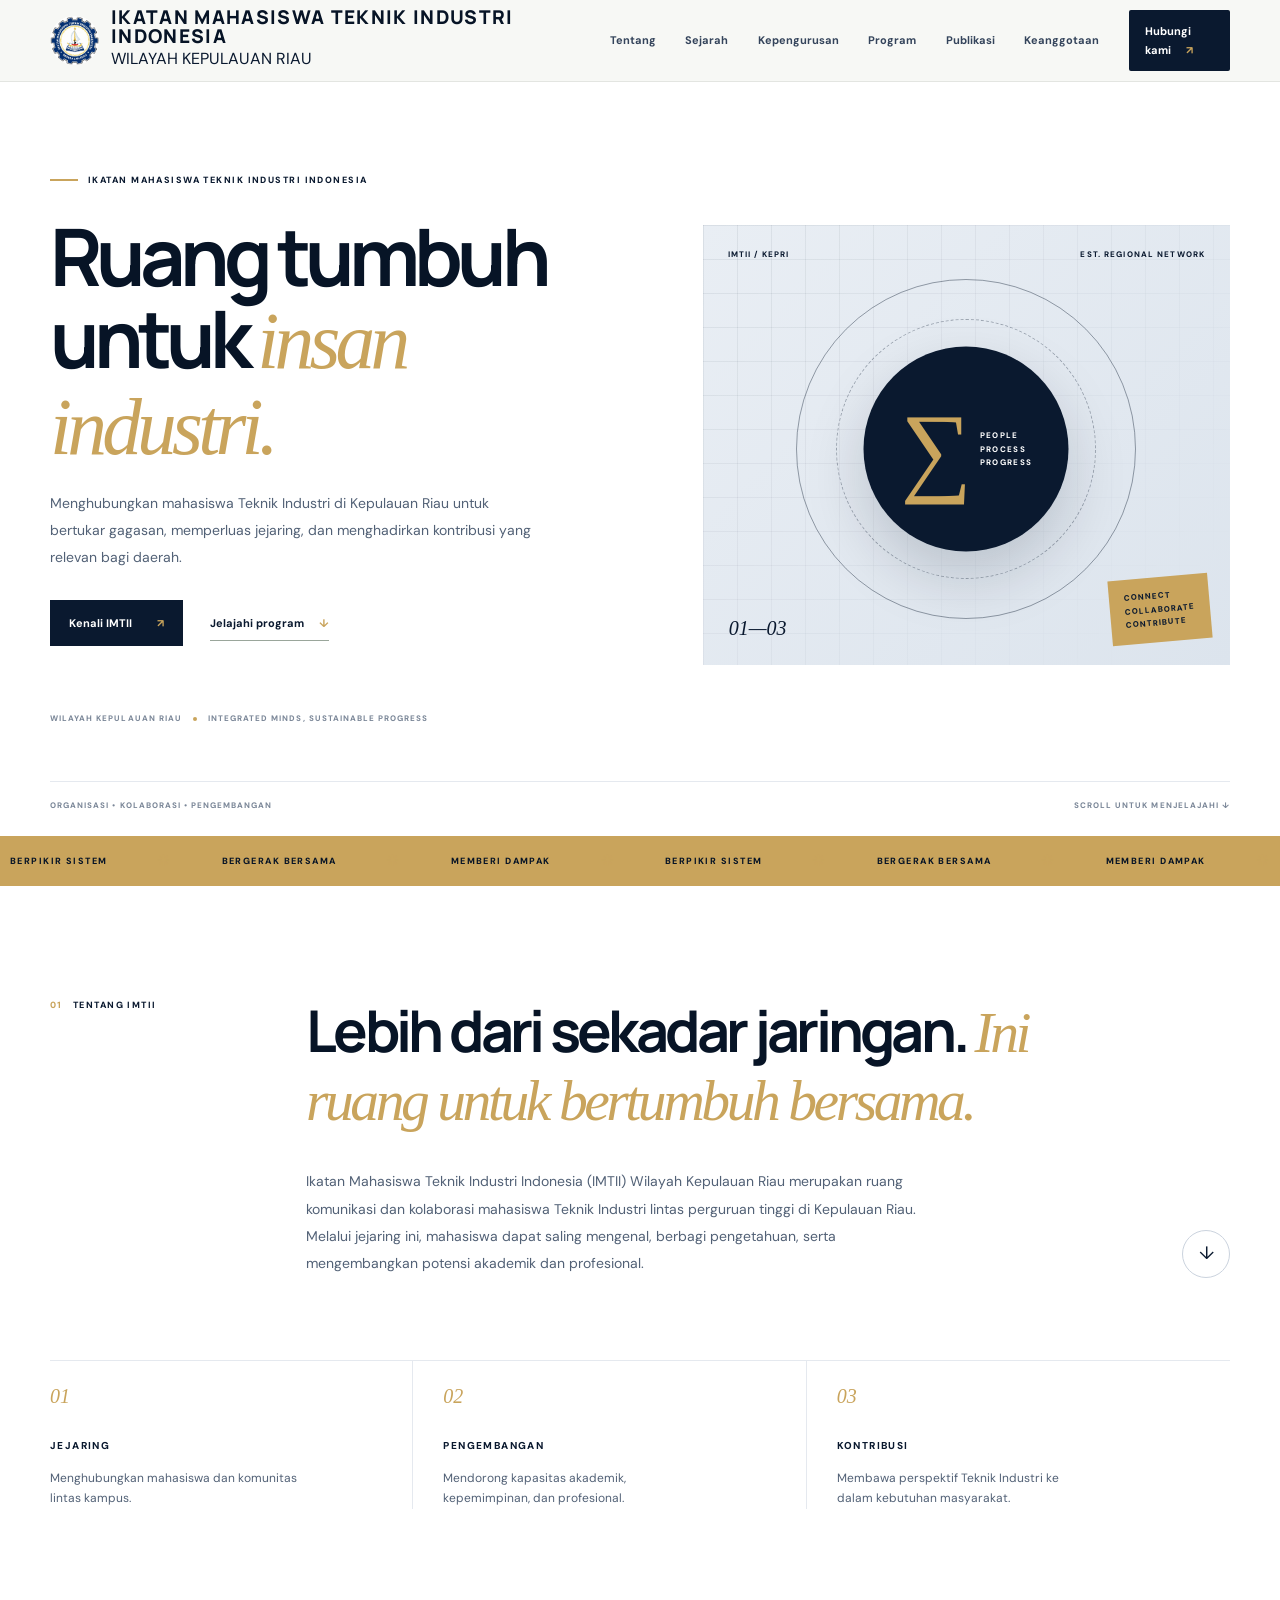
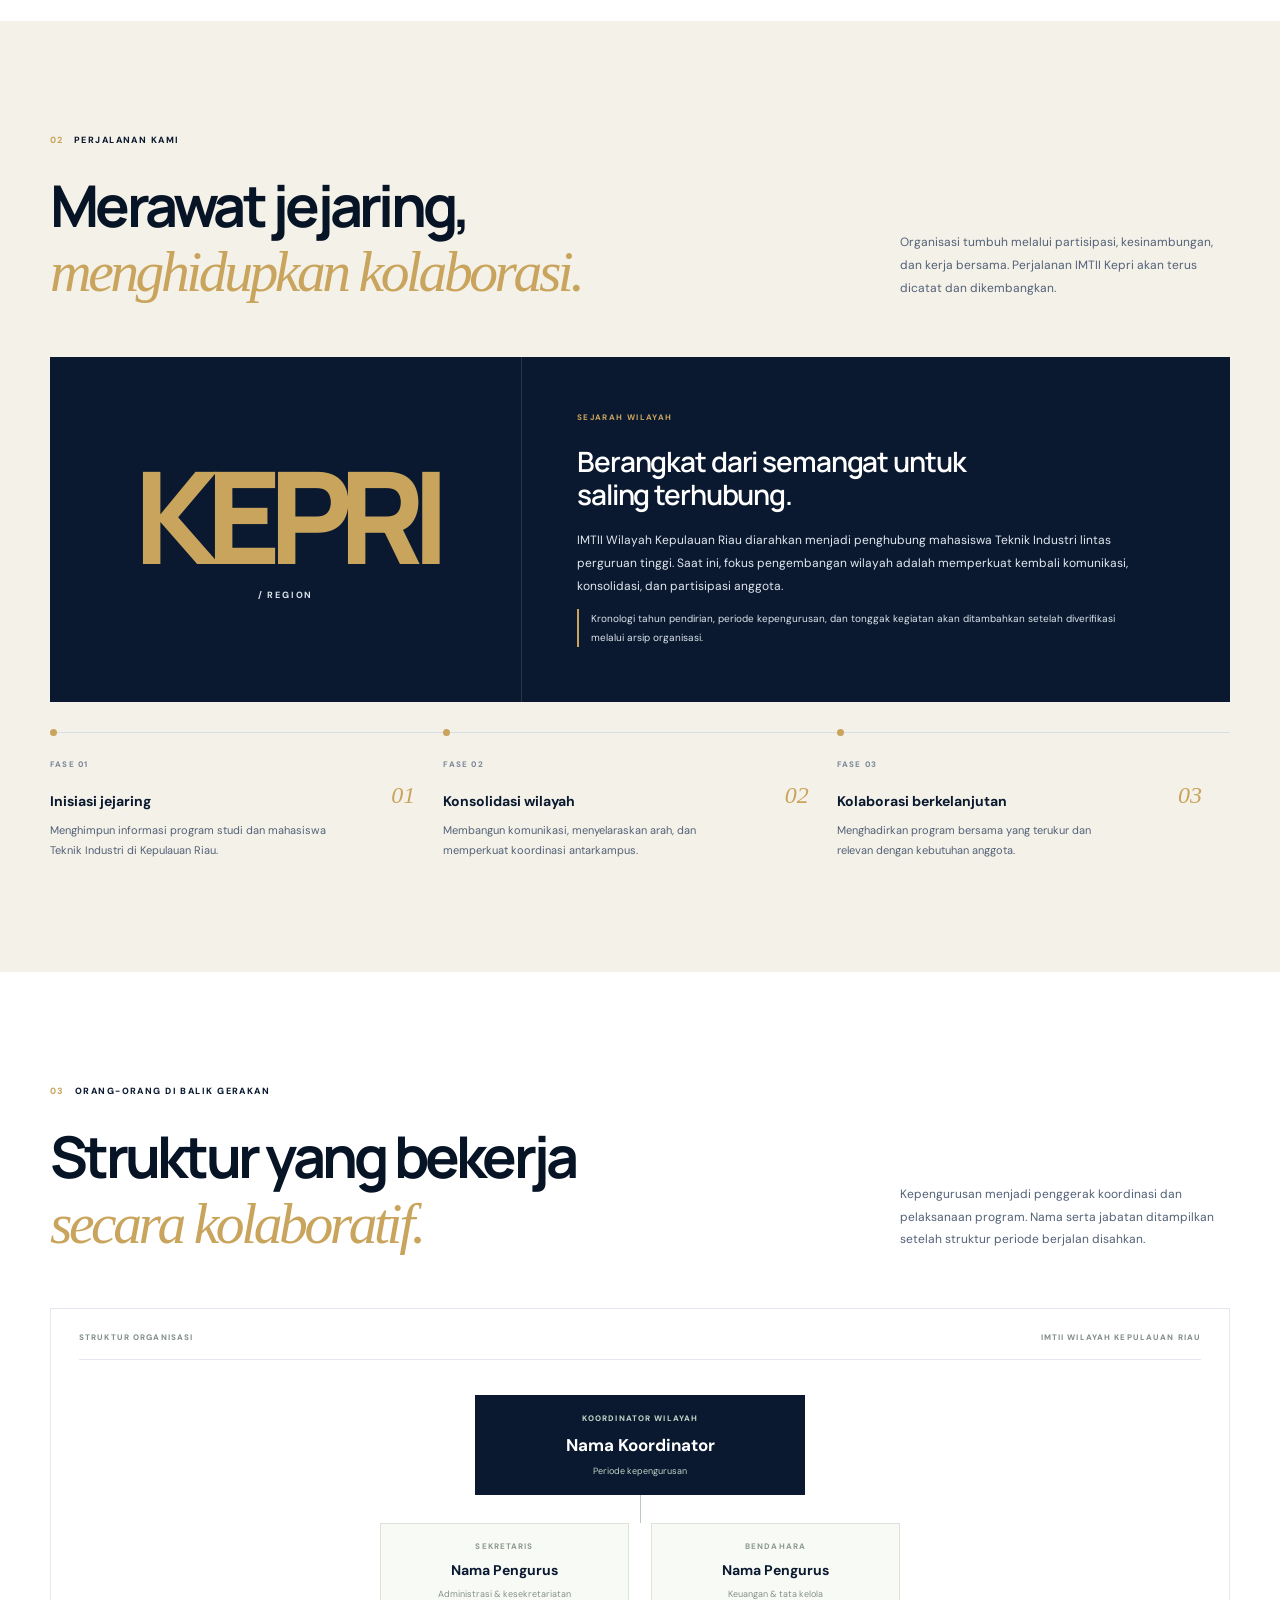
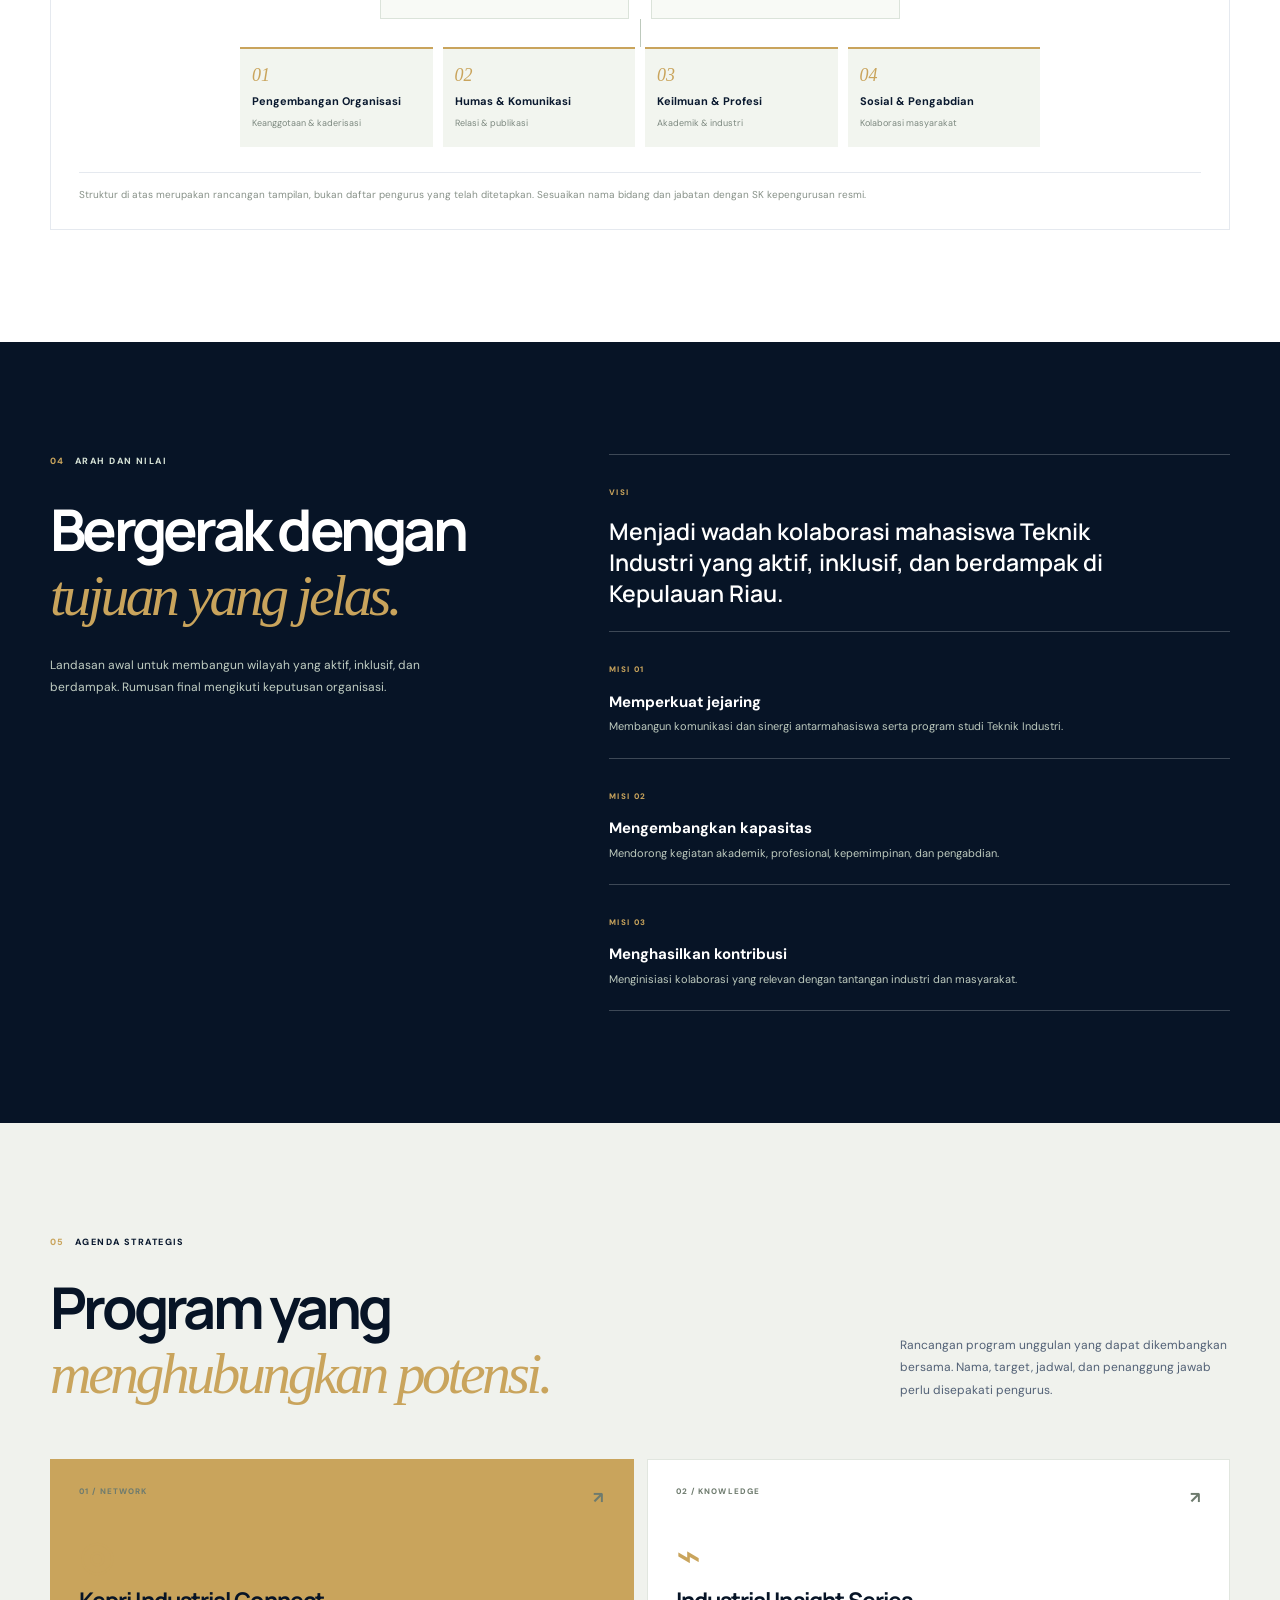
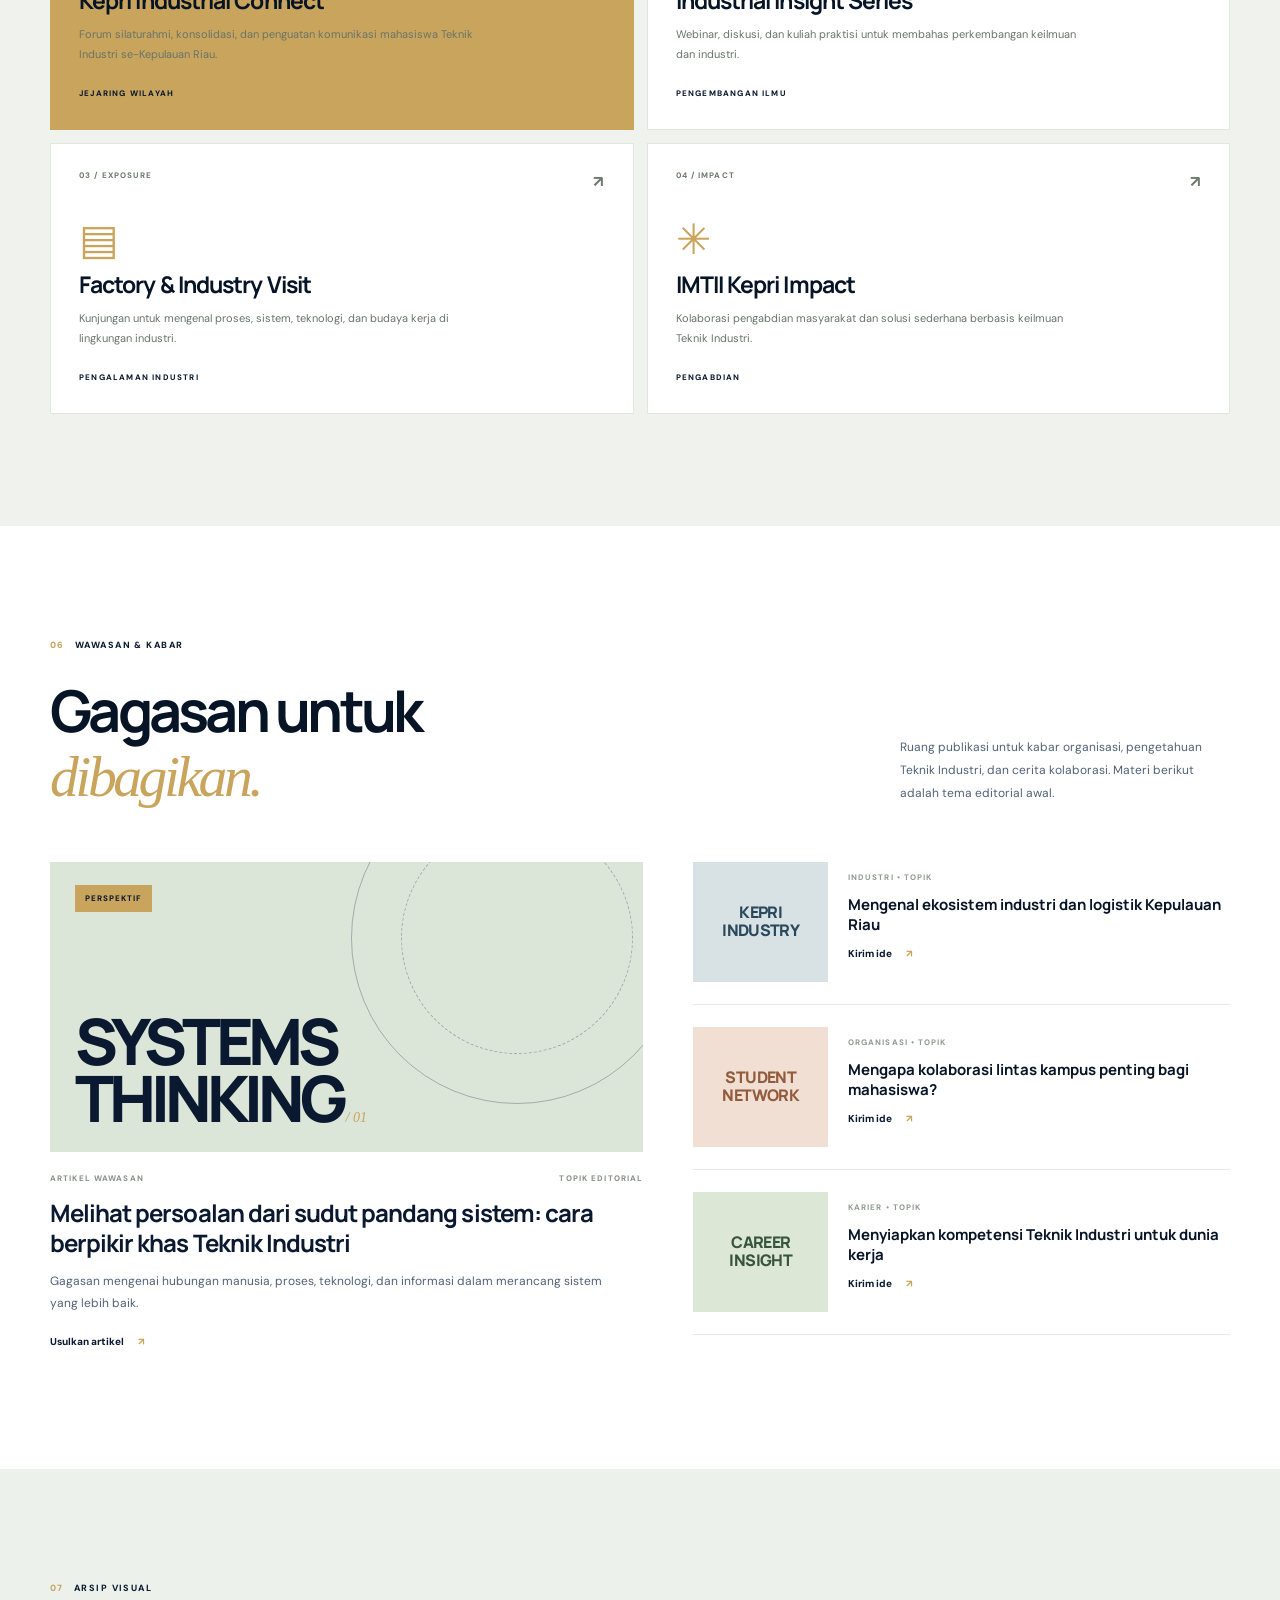
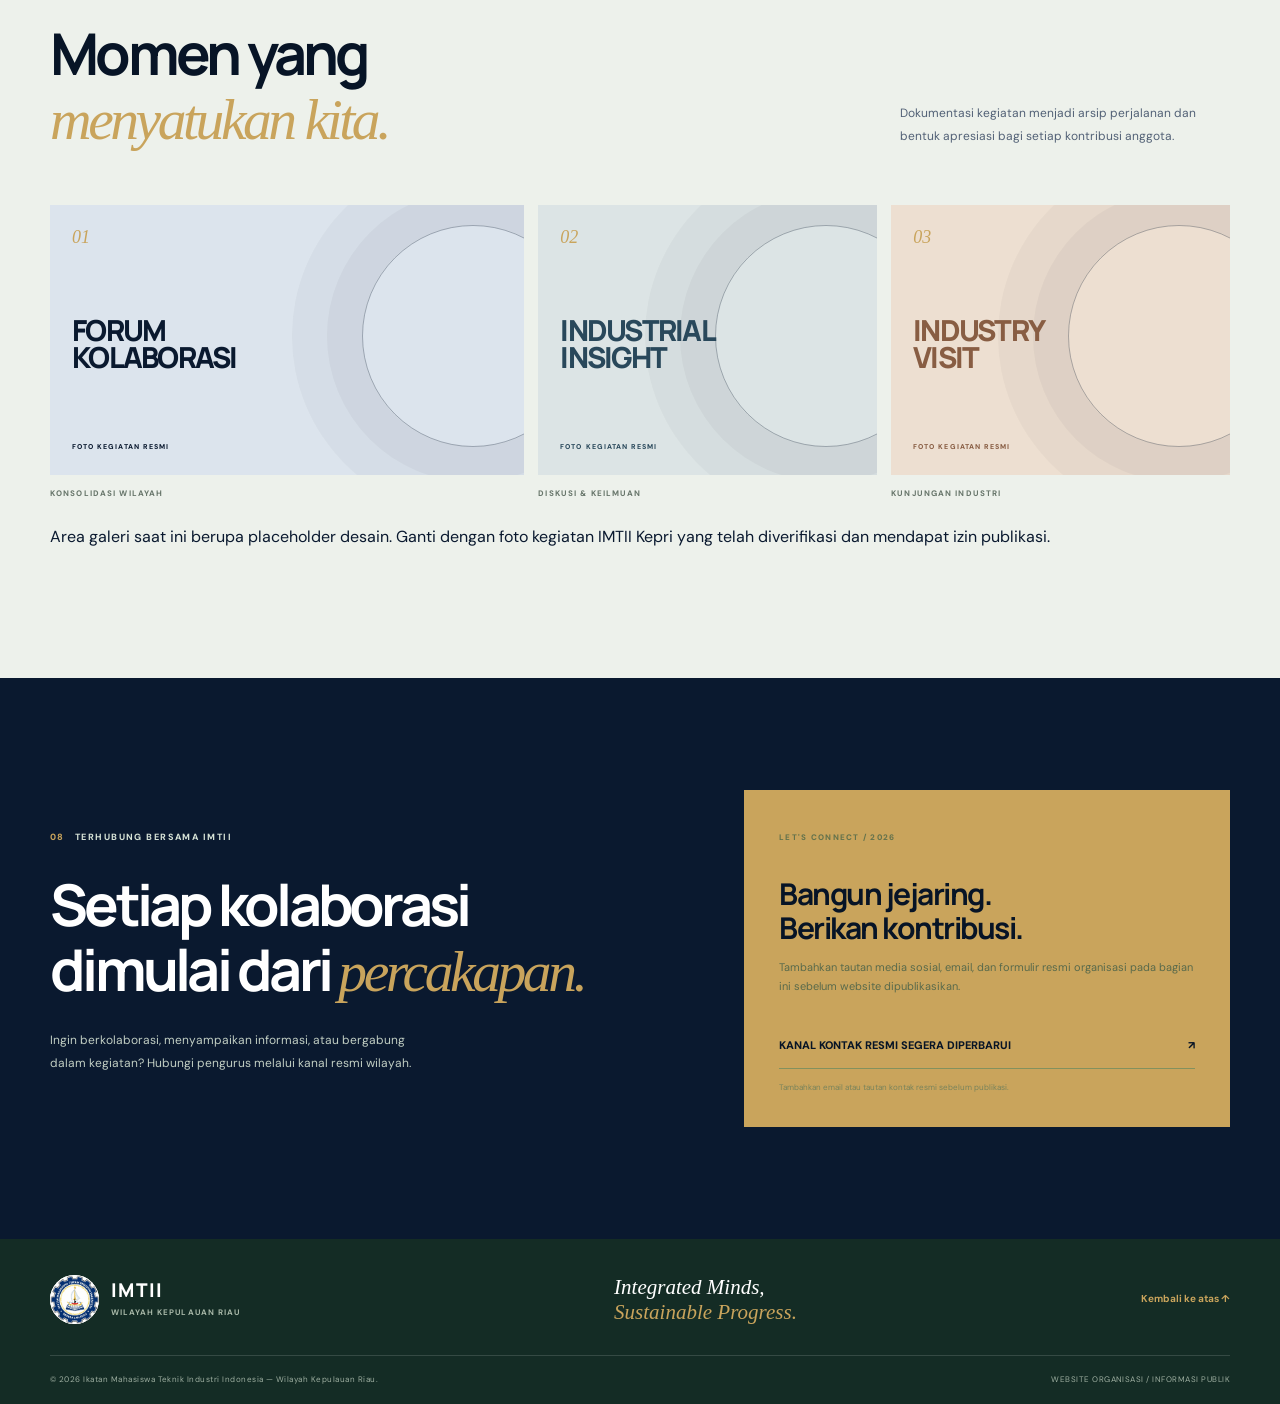
==== commit cd24338b: "Set browser theme color to IMTII navy" ====
--- a/index.html
+++ b/index.html
@@ -3,7 +3,7 @@
 <head>
   <meta charset="utf-8">
   <meta name="viewport" content="width=device-width, initial-scale=1">
-  <meta name="theme-color" content="#f7f8f5">
+  <meta name="theme-color" content="#0A192F">
   <meta name="description" content="Ikatan Mahasiswa Teknik Industri Indonesia Wilayah Kepulauan Riau — ruang kolaborasi, pengembangan, dan kontribusi mahasiswa Teknik Industri.">
   <title>Ikatan Mahasiswa Teknik Industri Indonesia Kepri — Ikatan Mahasiswa Teknik Industri Indonesia</title>
   <link rel="icon" type="image/png" href="logo-imtii-kepri.png">
--- a/styles.css
+++ b/styles.css
@@ -1,14 +1,14 @@
-:root{--paper:#f7f8f5;--white:#fff;--ink:#18231f;--muted:#68736d;--line:#dfe5df;--green:#234b3d;--green-dark:#18372e;--lime:#d8ed79;--orange:#e58a55;--serif:Georgia,'Times New Roman',serif;--sans:'DM Sans',Arial,sans-serif;--display:Manrope,'DM Sans',sans-serif;--header-h:82px}*{box-sizing:border-box}html{scroll-behavior:smooth;scroll-padding-top:calc(var(--header-h) + 16px)}body{margin:0;background:var(--paper);color:var(--ink);font-family:var(--sans);line-height:1.65;-webkit-font-smoothing:antialiased}body,button,a{font-family:var(--sans)}a{color:inherit;text-decoration:none}button{font:inherit}.container{width:min(1180px,calc(100% - 64px));margin-inline:auto}.skip-link{position:fixed;left:16px;top:-60px;z-index:1000;background:var(--lime);padding:10px 14px;color:var(--ink)}.skip-link:focus{top:12px}.reading-progress{height:3px;position:fixed;z-index:1000;inset:0 0 auto;pointer-events:none}.reading-progress span{height:100%;display:block;width:100%;background:var(--orange);transform:scaleX(0);transform-origin:left}.site-header{height:var(--header-h);position:sticky;top:0;z-index:100;background:rgba(247,248,245,.94);backdrop-filter:blur(16px);border-bottom:1px solid rgba(24,35,31,.09);transition:box-shadow .25s}.site-header.is-scrolled{box-shadow:0 8px 28px #17251c12}.nav-wrap{height:100%;display:flex;align-items:center;justify-content:space-between}.brand{display:inline-flex;align-items:center;gap:12px;min-width:220px}.brand-logo{width:49px;height:49px;object-fit:contain;border-radius:50%;background:#fff}.brand-copy strong{font:800 19px/1 var(--display);letter-spacing:.07em;display:block;color:var(--green-dark)}.brand-copy small{display:block;font-size:8px;letter-spacing:.13em;font-weight:700;color:#77827a;margin-top:6px}.nav-links{display:flex;align-items:center;gap:clamp(15px,2.3vw,31px);font-size:11px;font-weight:700;color:#46544b}.nav-links>a:not(.nav-contact){position:relative;padding:8px 0}.nav-links>a:not(.nav-contact):after{content:'';position:absolute;left:0;right:100%;bottom:2px;height:1px;background:var(--orange);transition:right .25s}.nav-links>a:hover:after{right:0}.nav-contact{padding:12px 16px;background:var(--green);color:white;border-radius:2px}.nav-contact span{margin-left:12px;color:var(--lime)}.menu-toggle{display:none;border:0;background:none;padding:10px}.menu-toggle span{width:23px;height:2px;background:var(--green);display:block;margin:5px}
-.hero{background:var(--paper);padding:82px 0 24px;overflow:hidden}.hero-grid{display:grid;grid-template-columns:1.05fr .95fr;align-items:center;gap:70px;min-height:490px}.eyebrow,.section-kicker{font-size:9px;letter-spacing:.16em;font-weight:800;color:var(--green);display:flex;align-items:center;gap:10px}.eyebrow-line{width:28px;height:2px;background:var(--orange)}.hero h1{font:700 clamp(48px,6.2vw,82px)/1.04 var(--display);letter-spacing:-.075em;margin:27px 0 22px;color:var(--green-dark)}.hero h1 em,.section h2 em{font-family:var(--serif);font-weight:400;color:var(--orange);letter-spacing:-.06em}.hero-lead{font-size:14px;line-height:1.9;color:#66716a;max-width:490px}.hero-actions{display:flex;align-items:center;gap:27px;margin-top:30px}.button{display:inline-flex;align-items:center;justify-content:center;gap:25px;padding:14px 19px;font-size:11px;font-weight:700;transition:transform .25s,background .25s}.button:hover{transform:translateY(-3px)}.button-dark{background:var(--green);color:#fff}.button-dark span{color:var(--lime)}.underlined-link{font-size:11px;font-weight:700;border-bottom:1px solid #9aa69b;padding:8px 0}.underlined-link span{margin-left:12px;color:var(--orange)}.hero-meta{display:flex;align-items:center;gap:11px;margin-top:66px;font-size:8px;letter-spacing:.13em;font-weight:800;color:#8a958d}.meta-dot{width:4px;height:4px;border-radius:50%;background:var(--orange)}.hero-art{height:440px;position:relative;overflow:hidden;background:#dce5d9;color:var(--green);isolation:isolate}.hero-art:before{content:'';position:absolute;inset:0;background:linear-gradient(135deg,#dce5d9 0%,#cbd9ca 100%);z-index:-2}.art-grid{position:absolute;inset:0;background-image:linear-gradient(#31574612 1px,transparent 1px),linear-gradient(90deg,#31574612 1px,transparent 1px);background-size:34px 34px;mask-image:linear-gradient(130deg,black,transparent 90%)}.art-topline{position:absolute;left:25px;right:25px;top:23px;display:flex;justify-content:space-between;font-size:8px;font-weight:800;letter-spacing:.14em}.art-ring{position:absolute;width:340px;height:340px;border:1px solid #31574666;border-radius:50%;left:50%;top:51%;transform:translate(-50%,-50%)}.ring-b{width:260px;height:260px;border-style:dashed;border-color:#31574655}.art-center{position:absolute;left:50%;top:51%;transform:translate(-50%,-50%);width:205px;height:205px;border-radius:50%;background:var(--green);color:var(--lime);display:flex;align-items:center;justify-content:center;gap:8px;box-shadow:0 25px 60px #18372e2b}.art-sigma{font:100px/1 var(--serif)}.art-caption{font-size:8px;line-height:1.7;letter-spacing:.16em;font-weight:800;color:#fff}.art-index{position:absolute;left:26px;bottom:25px;font:italic 20px var(--serif)}.art-stamp{position:absolute;right:20px;bottom:23px;background:var(--lime);padding:12px 15px;font-size:8px;line-height:1.7;letter-spacing:.12em;font-weight:800;transform:rotate(-5deg)}.hero-bottom{display:flex;justify-content:space-between;border-top:1px solid var(--line);padding-top:17px;margin-top:55px;font-size:8px;font-weight:800;letter-spacing:.13em;color:#89938b}.ticker{overflow:hidden;background:var(--lime);color:var(--green-dark);padding:13px 0}.ticker-track{display:flex;align-items:center;justify-content:space-around;gap:30px;min-width:800px;font-size:9px;font-weight:800;letter-spacing:.16em}.ticker i{font-style:normal;color:var(--orange);font-size:15px}
-.section{padding:112px 0}.about-layout{display:grid;grid-template-columns:.35fr 1.65fr;gap:60px}.section-kicker{align-items:flex-start}.section-kicker span:first-child{color:var(--orange)}.about-main h2,.section h2{font:700 clamp(36px,4.5vw,58px)/1.12 var(--display);letter-spacing:-.065em;color:var(--green-dark);margin:0}.about-main h2{max-width:850px}.about-bottom{display:flex;justify-content:space-between;align-items:end;gap:40px;margin-top:35px}.about-bottom p{max-width:620px;color:#68736d;font-size:14px;line-height:1.95;margin:0}.circle-link{flex:0 0 48px;height:48px;border:1px solid #b8c4b8;border-radius:50%;display:grid;place-items:center;color:var(--green);font-size:18px;transition:.25s}.circle-link:hover{background:var(--green);color:white;transform:rotate(45deg)}.principle-row{display:grid;grid-template-columns:repeat(3,1fr);margin-top:82px;border-top:1px solid var(--line)}.principle-row>div{padding:24px 30px 0 0;border-right:1px solid var(--line);margin-right:30px}.principle-row>div:last-child{border:0;margin:0}.principle-row b{display:block;font:italic 20px var(--serif);color:var(--orange);margin-bottom:23px}.principle-row span{font-size:10px;font-weight:800;letter-spacing:.14em}.principle-row p{font-size:12px;color:var(--muted);max-width:260px;margin-bottom:0}
-.history-section{background:#eef1eb}.section-heading{display:flex;justify-content:space-between;align-items:end;gap:60px;margin-bottom:52px}.section-heading>div{max-width:700px}.section-heading .section-kicker{margin-bottom:25px}.section-heading>p{max-width:330px;margin:0 0 5px;font-size:12px;line-height:1.9;color:var(--muted)}.history-feature{display:grid;grid-template-columns:.8fr 1.2fr;background:var(--green);color:#fff;min-height:300px}.history-number{display:flex;align-items:center;justify-content:center;flex-direction:column;font:800 clamp(65px,10vw,130px)/.9 var(--display);letter-spacing:-.1em;color:var(--lime);border-right:1px solid #ffffff20}.history-number span{font:700 9px var(--sans);letter-spacing:.2em;color:#c4d0c4;margin-top:15px}.history-copy{padding:45px 55px}.label{font-size:8px;letter-spacing:.17em;color:var(--lime);font-weight:800}.history-copy h3{font:600 28px/1.2 var(--display);letter-spacing:-.04em;max-width:450px;margin:17px 0}.history-copy p{font-size:12px;line-height:1.9;color:#d1ddd4;max-width:560px}.history-copy .editorial-note{color:#aebeb1;font-size:10px;border-left:2px solid var(--orange);padding-left:12px}.timeline{display:grid;grid-template-columns:repeat(3,1fr);margin-top:30px;border-top:1px solid #cbd4ca}.timeline-item{position:relative;padding:25px 28px 0 0;display:grid;grid-template-columns:1fr auto;gap:10px}.timeline-mark{position:absolute;top:-4px;left:0;width:7px;height:7px;background:var(--orange);border-radius:50%}.timeline-item>small{grid-column:1/-1;color:#89948b;font-size:8px;font-weight:800;letter-spacing:.15em}.timeline-item h4{font-size:14px;margin:8px 0}.timeline-item p{font-size:11px;line-height:1.8;color:var(--muted);max-width:280px;margin:0}.timeline-item>b{font:italic 24px var(--serif);color:#c1cbbf}
+:root{--paper:#FFFFFF;--white:#fff;--ink:#0A192F;--muted:#526176;--line:#E5E9EF;--green:#0A192F;--green-dark:#071426;--lime:#C9A45C;--orange:#C9A45C;--serif:Georgia,'Times New Roman',serif;--sans:'DM Sans',Arial,sans-serif;--display:Manrope,'DM Sans',sans-serif;--header-h:82px}*{box-sizing:border-box}html{scroll-behavior:smooth;scroll-padding-top:calc(var(--header-h) + 16px)}body{margin:0;background:var(--paper);color:var(--ink);font-family:var(--sans);line-height:1.65;-webkit-font-smoothing:antialiased}body,button,a{font-family:var(--sans)}a{color:inherit;text-decoration:none}button{font:inherit}.container{width:min(1180px,calc(100% - 64px));margin-inline:auto}.skip-link{position:fixed;left:16px;top:-60px;z-index:1000;background:var(--lime);padding:10px 14px;color:var(--ink)}.skip-link:focus{top:12px}.reading-progress{height:3px;position:fixed;z-index:1000;inset:0 0 auto;pointer-events:none}.reading-progress span{height:100%;display:block;width:100%;background:var(--orange);transform:scaleX(0);transform-origin:left}.site-header{height:var(--header-h);position:sticky;top:0;z-index:100;background:rgba(247,248,245,.94);backdrop-filter:blur(16px);border-bottom:1px solid rgba(24,35,31,.09);transition:box-shadow .25s}.site-header.is-scrolled{box-shadow:0 8px 28px #17251c12}.nav-wrap{height:100%;display:flex;align-items:center;justify-content:space-between}.brand{display:inline-flex;align-items:center;gap:12px;min-width:220px}.brand-logo{width:49px;height:49px;object-fit:contain;border-radius:50%;background:#fff}.brand-copy strong{font:800 19px/1 var(--display);letter-spacing:.07em;display:block;color:var(--green-dark)}.brand-copy small{display:block;font-size:8px;letter-spacing:.13em;font-weight:700;color:#7B8798;margin-top:6px}.nav-links{display:flex;align-items:center;gap:clamp(15px,2.3vw,31px);font-size:11px;font-weight:700;color:#34445B}.nav-links>a:not(.nav-contact){position:relative;padding:8px 0}.nav-links>a:not(.nav-contact):after{content:'';position:absolute;left:0;right:100%;bottom:2px;height:1px;background:var(--orange);transition:right .25s}.nav-links>a:hover:after{right:0}.nav-contact{padding:12px 16px;background:var(--green);color:white;border-radius:2px}.nav-contact span{margin-left:12px;color:var(--lime)}.menu-toggle{display:none;border:0;background:none;padding:10px}.menu-toggle span{width:23px;height:2px;background:var(--green);display:block;margin:5px}
+.hero{background:var(--paper);padding:82px 0 24px;overflow:hidden}.hero-grid{display:grid;grid-template-columns:1.05fr .95fr;align-items:center;gap:70px;min-height:490px}.eyebrow,.section-kicker{font-size:9px;letter-spacing:.16em;font-weight:800;color:var(--green);display:flex;align-items:center;gap:10px}.eyebrow-line{width:28px;height:2px;background:var(--orange)}.hero h1{font:700 clamp(48px,6.2vw,82px)/1.04 var(--display);letter-spacing:-.075em;margin:27px 0 22px;color:var(--green-dark)}.hero h1 em,.section h2 em{font-family:var(--serif);font-weight:400;color:var(--orange);letter-spacing:-.06em}.hero-lead{font-size:14px;line-height:1.9;color:#526176;max-width:490px}.hero-actions{display:flex;align-items:center;gap:27px;margin-top:30px}.button{display:inline-flex;align-items:center;justify-content:center;gap:25px;padding:14px 19px;font-size:11px;font-weight:700;transition:transform .25s,background .25s}.button:hover{transform:translateY(-3px)}.button-dark{background:var(--green);color:#fff}.button-dark span{color:var(--lime)}.underlined-link{font-size:11px;font-weight:700;border-bottom:1px solid #9aa69b;padding:8px 0}.underlined-link span{margin-left:12px;color:var(--orange)}.hero-meta{display:flex;align-items:center;gap:11px;margin-top:66px;font-size:8px;letter-spacing:.13em;font-weight:800;color:#7B8798}.meta-dot{width:4px;height:4px;border-radius:50%;background:var(--orange)}.hero-art{height:440px;position:relative;overflow:hidden;background:#E9EEF4;color:var(--green);isolation:isolate}.hero-art:before{content:'';position:absolute;inset:0;background:linear-gradient(135deg,#E9EEF4 0%,#DCE4ED 100%);z-index:-2}.art-grid{position:absolute;inset:0;background-image:linear-gradient(#0A192F12 1px,transparent 1px),linear-gradient(90deg,#0A192F12 1px,transparent 1px);background-size:34px 34px;mask-image:linear-gradient(130deg,black,transparent 90%)}.art-topline{position:absolute;left:25px;right:25px;top:23px;display:flex;justify-content:space-between;font-size:8px;font-weight:800;letter-spacing:.14em}.art-ring{position:absolute;width:340px;height:340px;border:1px solid #0A192F66;border-radius:50%;left:50%;top:51%;transform:translate(-50%,-50%)}.ring-b{width:260px;height:260px;border-style:dashed;border-color:#0A192F55}.art-center{position:absolute;left:50%;top:51%;transform:translate(-50%,-50%);width:205px;height:205px;border-radius:50%;background:var(--green);color:var(--lime);display:flex;align-items:center;justify-content:center;gap:8px;box-shadow:0 25px 60px #0714262b}.art-sigma{font:100px/1 var(--serif)}.art-caption{font-size:8px;line-height:1.7;letter-spacing:.16em;font-weight:800;color:#fff}.art-index{position:absolute;left:26px;bottom:25px;font:italic 20px var(--serif)}.art-stamp{position:absolute;right:20px;bottom:23px;background:var(--lime);padding:12px 15px;font-size:8px;line-height:1.7;letter-spacing:.12em;font-weight:800;transform:rotate(-5deg)}.hero-bottom{display:flex;justify-content:space-between;border-top:1px solid var(--line);padding-top:17px;margin-top:55px;font-size:8px;font-weight:800;letter-spacing:.13em;color:#7B8798}.ticker{overflow:hidden;background:var(--lime);color:var(--green-dark);padding:13px 0}.ticker-track{display:flex;align-items:center;justify-content:space-around;gap:30px;min-width:800px;font-size:9px;font-weight:800;letter-spacing:.16em}.ticker i{font-style:normal;color:var(--orange);font-size:15px}
+.section{padding:112px 0}.about-layout{display:grid;grid-template-columns:.35fr 1.65fr;gap:60px}.section-kicker{align-items:flex-start}.section-kicker span:first-child{color:var(--orange)}.about-main h2,.section h2{font:700 clamp(36px,4.5vw,58px)/1.12 var(--display);letter-spacing:-.065em;color:var(--green-dark);margin:0}.about-main h2{max-width:850px}.about-bottom{display:flex;justify-content:space-between;align-items:end;gap:40px;margin-top:35px}.about-bottom p{max-width:620px;color:#526176;font-size:14px;line-height:1.95;margin:0}.circle-link{flex:0 0 48px;height:48px;border:1px solid #CBD3DE;border-radius:50%;display:grid;place-items:center;color:var(--green);font-size:18px;transition:.25s}.circle-link:hover{background:var(--green);color:white;transform:rotate(45deg)}.principle-row{display:grid;grid-template-columns:repeat(3,1fr);margin-top:82px;border-top:1px solid var(--line)}.principle-row>div{padding:24px 30px 0 0;border-right:1px solid var(--line);margin-right:30px}.principle-row>div:last-child{border:0;margin:0}.principle-row b{display:block;font:italic 20px var(--serif);color:var(--orange);margin-bottom:23px}.principle-row span{font-size:10px;font-weight:800;letter-spacing:.14em}.principle-row p{font-size:12px;color:var(--muted);max-width:260px;margin-bottom:0}
+.history-section{background:#F4F1E9}.section-heading{display:flex;justify-content:space-between;align-items:end;gap:60px;margin-bottom:52px}.section-heading>div{max-width:700px}.section-heading .section-kicker{margin-bottom:25px}.section-heading>p{max-width:330px;margin:0 0 5px;font-size:12px;line-height:1.9;color:var(--muted)}.history-feature{display:grid;grid-template-columns:.8fr 1.2fr;background:var(--green);color:#fff;min-height:300px}.history-number{display:flex;align-items:center;justify-content:center;flex-direction:column;font:800 clamp(65px,10vw,130px)/.9 var(--display);letter-spacing:-.1em;color:var(--lime);border-right:1px solid #ffffff20}.history-number span{font:700 9px var(--sans);letter-spacing:.2em;color:#DCE4ED;margin-top:15px}.history-copy{padding:45px 55px}.label{font-size:8px;letter-spacing:.17em;color:var(--lime);font-weight:800}.history-copy h3{font:600 28px/1.2 var(--display);letter-spacing:-.04em;max-width:450px;margin:17px 0}.history-copy p{font-size:12px;line-height:1.9;color:#E2E8F0;max-width:560px}.history-copy .editorial-note{color:#DCE4ED;font-size:10px;border-left:2px solid var(--orange);padding-left:12px}.timeline{display:grid;grid-template-columns:repeat(3,1fr);margin-top:30px;border-top:1px solid #D7DEE8}.timeline-item{position:relative;padding:25px 28px 0 0;display:grid;grid-template-columns:1fr auto;gap:10px}.timeline-mark{position:absolute;top:-4px;left:0;width:7px;height:7px;background:var(--orange);border-radius:50%}.timeline-item>small{grid-column:1/-1;color:#7B8798;font-size:8px;font-weight:800;letter-spacing:.15em}.timeline-item h4{font-size:14px;margin:8px 0}.timeline-item p{font-size:11px;line-height:1.8;color:var(--muted);max-width:280px;margin:0}.timeline-item>b{font:italic 24px var(--serif);color:#C9A45C}
 .governance-section{background:var(--paper)}.governance-board{border:1px solid var(--line);background:#fff;padding:22px 28px 25px}.board-top{display:flex;justify-content:space-between;border-bottom:1px solid var(--line);padding-bottom:15px;font-size:8px;letter-spacing:.14em;font-weight:800;color:#829087}.org-chart{max-width:800px;margin:35px auto 0;text-align:center}.org-node{border:1px solid #dbe3da;background:#f8faf6;padding:16px 22px;display:flex;flex-direction:column;gap:5px;min-width:220px}.org-node small{font-size:8px;letter-spacing:.14em;color:#8c998f;font-weight:800}.org-node strong{font-size:14px;color:var(--green)}.org-node>span{font-size:9px;color:#859087}.org-lead{width:min(330px,100%);margin:auto;background:var(--green);border-color:var(--green)}.org-lead small,.org-lead>span{color:#c3d2c6}.org-lead strong{color:#fff;font-size:17px}.org-connector{height:28px;width:1px;background:#bdc9bc;margin:auto}.org-branches{display:grid;grid-template-columns:1fr 1fr;gap:22px;max-width:520px;margin:auto}.division-grid{display:grid;grid-template-columns:repeat(4,1fr);gap:10px}.division-grid>div{border-top:2px solid var(--orange);background:#f2f5ef;padding:16px 12px;text-align:left;display:flex;flex-direction:column;gap:8px}.division-grid b{font:italic 18px var(--serif);color:var(--orange)}.division-grid strong{font-size:11px;line-height:1.35;color:var(--green)}.division-grid span{font-size:9px;color:#7c887f}.board-note{font-size:10px;color:#879188;margin:25px 0 0;border-top:1px solid var(--line);padding-top:14px}
 .vision-section{background:var(--green-dark);color:white}.vision-layout{display:grid;grid-template-columns:.85fr 1.15fr;gap:100px}.light-kicker{color:#d6e2d6}.vision-layout h2,.contact-layout h2{color:white;margin-top:28px}.vision-layout h2 em,.contact-layout h2 em{color:var(--lime)}.vision-layout>div:first-child>p,.contact-layout>div:first-child>p{font-size:12px;line-height:1.9;color:#c1cec3;max-width:380px;margin-top:25px}.vision-content{border-top:1px solid #ffffff38}.vision-content article{padding:22px 0;border-bottom:1px solid #ffffff38}.vision-content article>span{font-size:8px;letter-spacing:.17em;color:var(--lime);font-weight:800}.vision-content h3{font:600 23px/1.35 var(--display);max-width:570px;margin:13px 0 0}.vision-content h4{font-size:15px;margin:9px 0 3px}.vision-content p{font-size:11px;color:#bdcabe;margin:0;max-width:500px}
 .programs-section{background:#f0f2ed}.program-grid{display:grid;grid-template-columns:repeat(2,1fr);gap:13px}.program-card{min-height:260px;padding:25px 28px;background:#fff;border:1px solid #e1e6df;position:relative;transition:transform .3s,box-shadow .3s}.program-card:hover{transform:translateY(-5px);box-shadow:0 18px 38px #203c2c12}.program-feature{background:var(--lime);border-color:var(--lime)}.program-card-top{display:flex;justify-content:space-between;font-size:8px;font-weight:800;letter-spacing:.14em;color:#6e7b6e}.program-card-top span:last-child{font-size:16px}.program-icon{font:42px/1 var(--serif);color:var(--orange);margin:24px 0 10px}.program-card h3{font:700 23px/1.2 var(--display);letter-spacing:-.04em;color:var(--green-dark);margin:0 0 10px}.program-card p{font-size:11px;line-height:1.8;color:#68746a;max-width:420px;margin:0}.program-type{display:inline-block;margin-top:22px;font-size:8px;letter-spacing:.15em;font-weight:800;color:var(--green)}
-.publication-section{background:var(--paper)}.publication-grid{display:grid;grid-template-columns:1.05fr .95fr;gap:50px}.story-art{height:290px;position:relative;overflow:hidden;background:#dbe5d8;display:flex;align-items:end;padding:25px}.story-art:before,.story-art:after{content:'';position:absolute;border:1px solid #31574645;border-radius:50%;width:330px;height:330px;right:-40px;top:-90px}.story-art:after{width:230px;height:230px;right:10px;top:-40px;border-style:dashed}.story-tag{position:absolute;left:25px;top:23px;background:var(--lime);padding:7px 10px;font-size:8px;letter-spacing:.13em;font-weight:800}.story-art-type{position:relative;z-index:1;font:800 clamp(40px,5vw,67px)/.9 var(--display);letter-spacing:-.08em;color:var(--green)}.story-art-type span{font:italic 14px var(--serif);letter-spacing:0;color:var(--orange)}.story-meta{display:flex;justify-content:space-between;margin-top:20px;font-size:8px;letter-spacing:.14em;font-weight:800;color:#879289}.feature-story h3{font:700 24px/1.25 var(--display);letter-spacing:-.04em;max-width:580px;margin:13px 0}.feature-story>p{font-size:12px;line-height:1.8;color:var(--muted);max-width:580px}.story-link,.story-list a{font-size:10px;font-weight:800;color:var(--green);display:inline-flex;gap:14px;margin-top:8px}.story-link span,.story-list a span{color:var(--orange)}.story-list article{display:grid;grid-template-columns:135px 1fr;gap:20px;padding:0 0 22px;margin-bottom:22px;border-bottom:1px solid var(--line)}.story-thumb{height:120px;display:grid;place-items:center;background:#dbe5d8;color:var(--green);font:800 16px/1.1 var(--display);letter-spacing:-.04em;text-align:center}.thumb-blue{background:#d8e2e5;color:#29485b}.thumb-orange{background:#f0dfd2;color:#925b3c}.thumb-green{background:#dce8d5;color:#38543c}.story-list small{font-size:8px;letter-spacing:.13em;color:#929c93;font-weight:800}.story-list h3{font:700 15px/1.35 var(--display);margin:7px 0 2px;color:var(--green-dark)}
-.gallery-section{background:#edf1eb}.gallery-grid{display:grid;grid-template-columns:1.4fr 1fr 1fr;gap:14px}.gallery-item{min-width:0}.gallery-placeholder{height:270px;background:#cbd9ca;position:relative;overflow:hidden;padding:22px;display:flex;flex-direction:column;justify-content:space-between;color:var(--green)}.gallery-placeholder:after{content:'';position:absolute;width:220px;height:220px;border:1px solid #31574650;border-radius:50%;right:-60px;top:20px;box-shadow:0 0 0 35px #31574609,0 0 0 70px #31574608}.gallery-placeholder>span{font:italic 18px var(--serif);color:var(--orange)}.gallery-placeholder>b{font:800 29px/.95 var(--display);letter-spacing:-.06em;position:relative;z-index:1}.gallery-placeholder>small{font-size:7px;letter-spacing:.15em;font-weight:800}.gallery-tone-two{background:#dce4e5;color:#29485b}.gallery-tone-three{background:#eddfd1;color:#885d43}.gallery-caption{display:block;margin-top:12px;font-size:8px;letter-spacing:.14em;font-weight:800;color:#68766b}.gallery-note{margin-top:24px}
+.publication-section{background:var(--paper)}.publication-grid{display:grid;grid-template-columns:1.05fr .95fr;gap:50px}.story-art{height:290px;position:relative;overflow:hidden;background:#dbe5d8;display:flex;align-items:end;padding:25px}.story-art:before,.story-art:after{content:'';position:absolute;border:1px solid #0A192F45;border-radius:50%;width:330px;height:330px;right:-40px;top:-90px}.story-art:after{width:230px;height:230px;right:10px;top:-40px;border-style:dashed}.story-tag{position:absolute;left:25px;top:23px;background:var(--lime);padding:7px 10px;font-size:8px;letter-spacing:.13em;font-weight:800}.story-art-type{position:relative;z-index:1;font:800 clamp(40px,5vw,67px)/.9 var(--display);letter-spacing:-.08em;color:var(--green)}.story-art-type span{font:italic 14px var(--serif);letter-spacing:0;color:var(--orange)}.story-meta{display:flex;justify-content:space-between;margin-top:20px;font-size:8px;letter-spacing:.14em;font-weight:800;color:#879289}.feature-story h3{font:700 24px/1.25 var(--display);letter-spacing:-.04em;max-width:580px;margin:13px 0}.feature-story>p{font-size:12px;line-height:1.8;color:var(--muted);max-width:580px}.story-link,.story-list a{font-size:10px;font-weight:800;color:var(--green);display:inline-flex;gap:14px;margin-top:8px}.story-link span,.story-list a span{color:var(--orange)}.story-list article{display:grid;grid-template-columns:135px 1fr;gap:20px;padding:0 0 22px;margin-bottom:22px;border-bottom:1px solid var(--line)}.story-thumb{height:120px;display:grid;place-items:center;background:#dbe5d8;color:var(--green);font:800 16px/1.1 var(--display);letter-spacing:-.04em;text-align:center}.thumb-blue{background:#d8e2e5;color:#29485b}.thumb-orange{background:#f0dfd2;color:#925b3c}.thumb-green{background:#dce8d5;color:#38543c}.story-list small{font-size:8px;letter-spacing:.13em;color:#929c93;font-weight:800}.story-list h3{font:700 15px/1.35 var(--display);margin:7px 0 2px;color:var(--green-dark)}
+.gallery-section{background:#edf1eb}.gallery-grid{display:grid;grid-template-columns:1.4fr 1fr 1fr;gap:14px}.gallery-item{min-width:0}.gallery-placeholder{height:270px;background:#DCE4ED;position:relative;overflow:hidden;padding:22px;display:flex;flex-direction:column;justify-content:space-between;color:var(--green)}.gallery-placeholder:after{content:'';position:absolute;width:220px;height:220px;border:1px solid #0A192F50;border-radius:50%;right:-60px;top:20px;box-shadow:0 0 0 35px #0A192F09,0 0 0 70px #0A192F08}.gallery-placeholder>span{font:italic 18px var(--serif);color:var(--orange)}.gallery-placeholder>b{font:800 29px/.95 var(--display);letter-spacing:-.06em;position:relative;z-index:1}.gallery-placeholder>small{font-size:7px;letter-spacing:.15em;font-weight:800}.gallery-tone-two{background:#dce4e5;color:#29485b}.gallery-tone-three{background:#eddfd1;color:#885d43}.gallery-caption{display:block;margin-top:12px;font-size:8px;letter-spacing:.14em;font-weight:800;color:#68766b}.gallery-note{margin-top:24px}
 .contact-section{background:var(--green);color:#fff}.contact-layout{display:grid;grid-template-columns:1.1fr .9fr;gap:100px;align-items:center}.contact-card{background:var(--lime);color:var(--green-dark);padding:32px 35px}.contact-number{font-size:8px;letter-spacing:.16em;font-weight:800;color:#63724c}.contact-card h3{font:700 30px/1.15 var(--display);letter-spacing:-.05em;margin:28px 0 12px}.contact-card p{font-size:11px;line-height:1.8;color:#596a4b}.contact-button{display:flex;justify-content:space-between;padding:14px 0;border-bottom:1px solid #83915e;font-size:11px;font-weight:800;margin-top:25px}.contact-card>small{display:block;font-size:8px;color:#78835c;margin-top:12px}.site-footer{background:#142c25;color:#d3ddd3;padding:36px 0 18px}.footer-main{display:flex;align-items:center;justify-content:space-between;padding-bottom:30px;border-bottom:1px solid #ffffff24}.footer-brand .brand-copy strong{color:white}.footer-brand .brand-copy small{color:#a9b9a9}.footer-brand .brand-logo{background:white}.footer-main>p{font:italic 21px/1.2 var(--serif);margin:0;color:white}.footer-main>p em{color:var(--lime)}.back-top{font-size:10px;font-weight:700;color:var(--lime)}.footer-bottom{display:flex;justify-content:space-between;gap:20px;padding-top:17px;font-size:8px;letter-spacing:.06em;color:#9eafa1}
 @media(max-width:950px){:root{--header-h:74px}.container{width:min(100% - 44px,760px)}.nav-links{gap:13px;font-size:10px}.brand{min-width:175px}.brand-logo{width:43px;height:43px}.hero-grid{gap:35px}.hero-art{height:390px}.about-layout{gap:30px}.vision-layout,.contact-layout{gap:50px}.section{padding:88px 0}}
-@media(max-width:720px){:root{--header-h:68px}.container{width:calc(100% - 36px)}.menu-toggle{display:block;cursor:pointer}.nav-links{display:none;position:absolute;top:var(--header-h);left:0;right:0;background:var(--paper);padding:12px 22px 22px;border-bottom:1px solid var(--line);box-shadow:0 15px 25px #18231f12;align-items:stretch;flex-direction:column;gap:0}.nav-links.open{display:flex}.nav-links>a{padding:12px 0}.nav-links .nav-contact{margin-top:8px;text-align:center}.hero{padding-top:55px}.hero-grid{grid-template-columns:1fr;gap:40px}.hero h1{font-size:clamp(48px,12vw,68px)}.hero-art{height:340px}.hero-meta{margin-top:38px;flex-wrap:wrap;font-size:7px}.hero-bottom{margin-top:35px;font-size:7px;gap:15px}.ticker-track{justify-content:flex-start}.section{padding:72px 0}.about-layout,.vision-layout,.contact-layout{grid-template-columns:1fr;gap:28px}.about-main h2,.section h2{font-size:clamp(35px,9vw,48px)}.about-bottom{align-items:center;gap:20px}.about-bottom p{font-size:12px}.principle-row{grid-template-columns:1fr;margin-top:50px}.principle-row>div{border-right:0;border-bottom:1px solid var(--line);margin:0;padding:20px 0}.principle-row b{margin-bottom:10px}.section-heading{display:block;margin-bottom:35px}.section-heading>p{margin-top:18px}.history-feature{grid-template-columns:1fr}.history-number{min-height:145px;border-right:0;border-bottom:1px solid #ffffff20}.history-copy{padding:30px 25px}.history-copy h3{font-size:24px}.timeline{grid-template-columns:1fr;gap:20px}.timeline-item{padding:18px 0 0 0}.governance-board{padding:17px}.board-top{gap:15px;font-size:7px}.org-branches{gap:10px}.org-node{min-width:0;padding:13px 8px}.org-node strong{font-size:12px}.division-grid{grid-template-columns:repeat(2,1fr)}.vision-content{margin-top:15px}.program-grid{grid-template-columns:1fr}.program-card{min-height:230px}.publication-grid{grid-template-columns:1fr;gap:38px}.story-art{height:245px}.story-list article{grid-template-columns:110px 1fr;gap:14px}.story-thumb{height:110px}.gallery-grid{grid-template-columns:1fr 1fr}.gallery-large{grid-column:1/-1}.gallery-placeholder{height:210px}.gallery-large .gallery-placeholder{height:250px}.contact-card{padding:27px}.footer-main{align-items:flex-start;flex-direction:column;gap:20px}.footer-main>p{font-size:18px}.footer-bottom{flex-direction:column;gap:8px}}
+@media(max-width:720px){:root{--header-h:68px}.container{width:calc(100% - 36px)}.menu-toggle{display:block;cursor:pointer}.nav-links{display:none;position:absolute;top:var(--header-h);left:0;right:0;background:var(--paper);padding:12px 22px 22px;border-bottom:1px solid var(--line);box-shadow:0 15px 25px #0A192F12;align-items:stretch;flex-direction:column;gap:0}.nav-links.open{display:flex}.nav-links>a{padding:12px 0}.nav-links .nav-contact{margin-top:8px;text-align:center}.hero{padding-top:55px}.hero-grid{grid-template-columns:1fr;gap:40px}.hero h1{font-size:clamp(48px,12vw,68px)}.hero-art{height:340px}.hero-meta{margin-top:38px;flex-wrap:wrap;font-size:7px}.hero-bottom{margin-top:35px;font-size:7px;gap:15px}.ticker-track{justify-content:flex-start}.section{padding:72px 0}.about-layout,.vision-layout,.contact-layout{grid-template-columns:1fr;gap:28px}.about-main h2,.section h2{font-size:clamp(35px,9vw,48px)}.about-bottom{align-items:center;gap:20px}.about-bottom p{font-size:12px}.principle-row{grid-template-columns:1fr;margin-top:50px}.principle-row>div{border-right:0;border-bottom:1px solid var(--line);margin:0;padding:20px 0}.principle-row b{margin-bottom:10px}.section-heading{display:block;margin-bottom:35px}.section-heading>p{margin-top:18px}.history-feature{grid-template-columns:1fr}.history-number{min-height:145px;border-right:0;border-bottom:1px solid #ffffff20}.history-copy{padding:30px 25px}.history-copy h3{font-size:24px}.timeline{grid-template-columns:1fr;gap:20px}.timeline-item{padding:18px 0 0 0}.governance-board{padding:17px}.board-top{gap:15px;font-size:7px}.org-branches{gap:10px}.org-node{min-width:0;padding:13px 8px}.org-node strong{font-size:12px}.division-grid{grid-template-columns:repeat(2,1fr)}.vision-content{margin-top:15px}.program-grid{grid-template-columns:1fr}.program-card{min-height:230px}.publication-grid{grid-template-columns:1fr;gap:38px}.story-art{height:245px}.story-list article{grid-template-columns:110px 1fr;gap:14px}.story-thumb{height:110px}.gallery-grid{grid-template-columns:1fr 1fr}.gallery-large{grid-column:1/-1}.gallery-placeholder{height:210px}.gallery-large .gallery-placeholder{height:250px}.contact-card{padding:27px}.footer-main{align-items:flex-start;flex-direction:column;gap:20px}.footer-main>p{font-size:18px}.footer-bottom{flex-direction:column;gap:8px}}
 @media(max-width:420px){.hero-art{height:300px}.art-center{width:170px;height:170px}.art-sigma{font-size:82px}.art-ring{width:280px;height:280px}.ring-b{width:220px;height:220px}.art-stamp{font-size:7px;right:12px}.hero-actions{gap:18px}.button{padding:13px 14px}.story-list article{grid-template-columns:90px 1fr}.story-thumb{height:100px}.gallery-grid{grid-template-columns:1fr}.gallery-large{grid-column:auto}.gallery-placeholder,.gallery-large .gallery-placeholder{height:220px}}
 @media(prefers-reduced-motion:reduce){html{scroll-behavior:auto!important}*,*::before,*::after{animation-duration:.01ms!important;animation-iteration-count:1!important;transition-duration:.01ms!important;scroll-behavior:auto!important}}
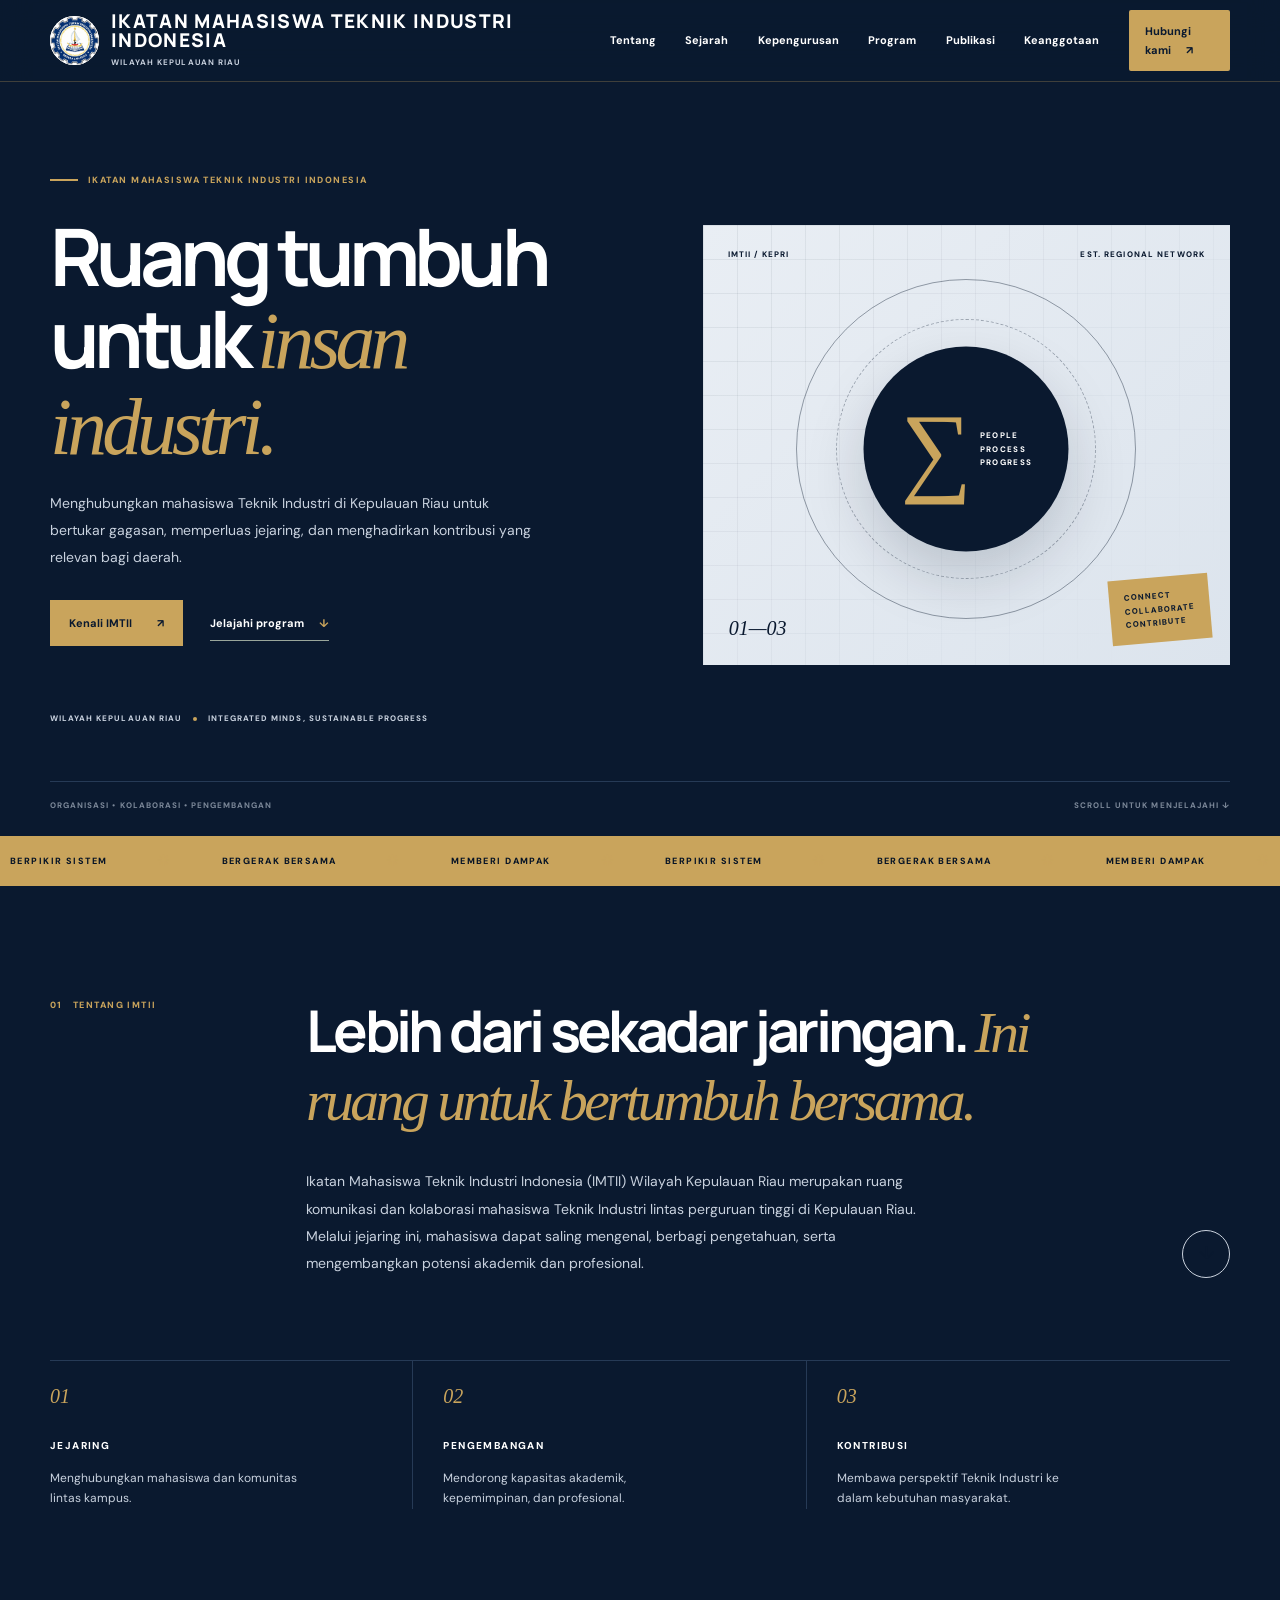
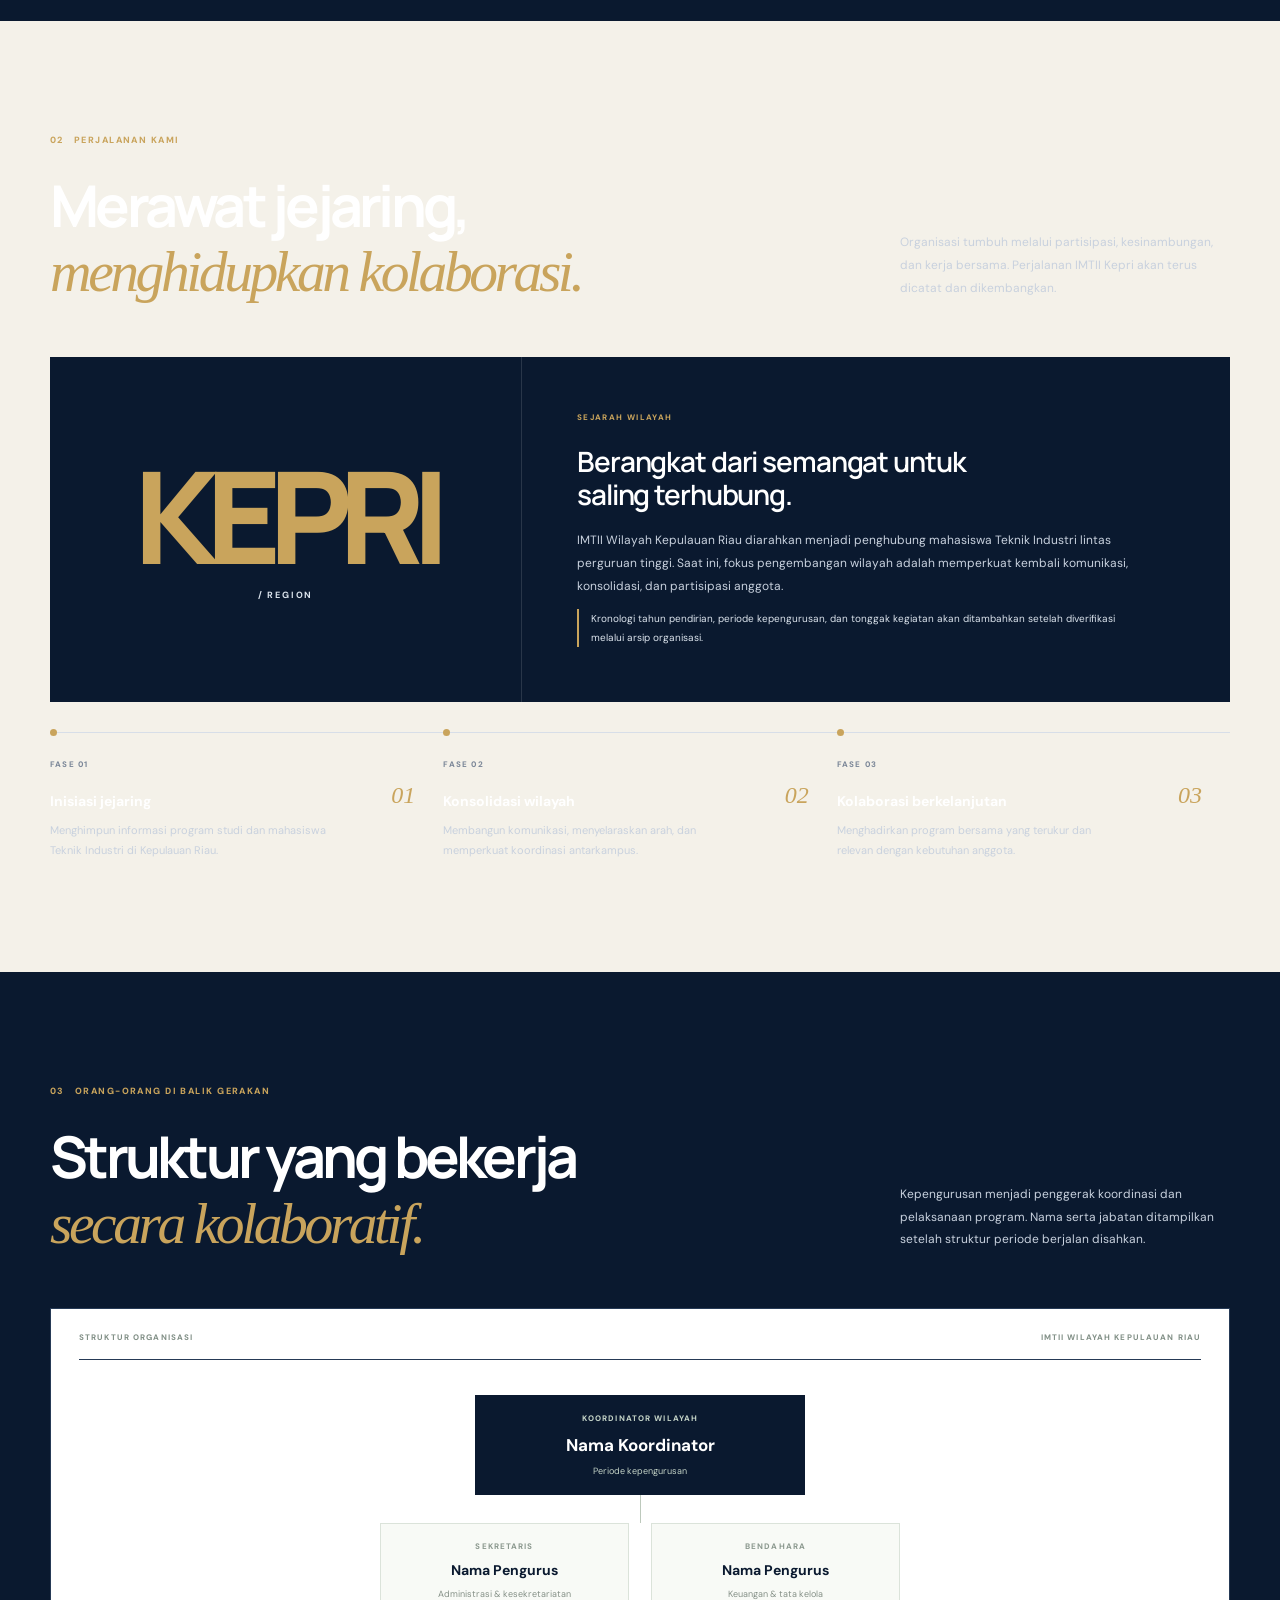
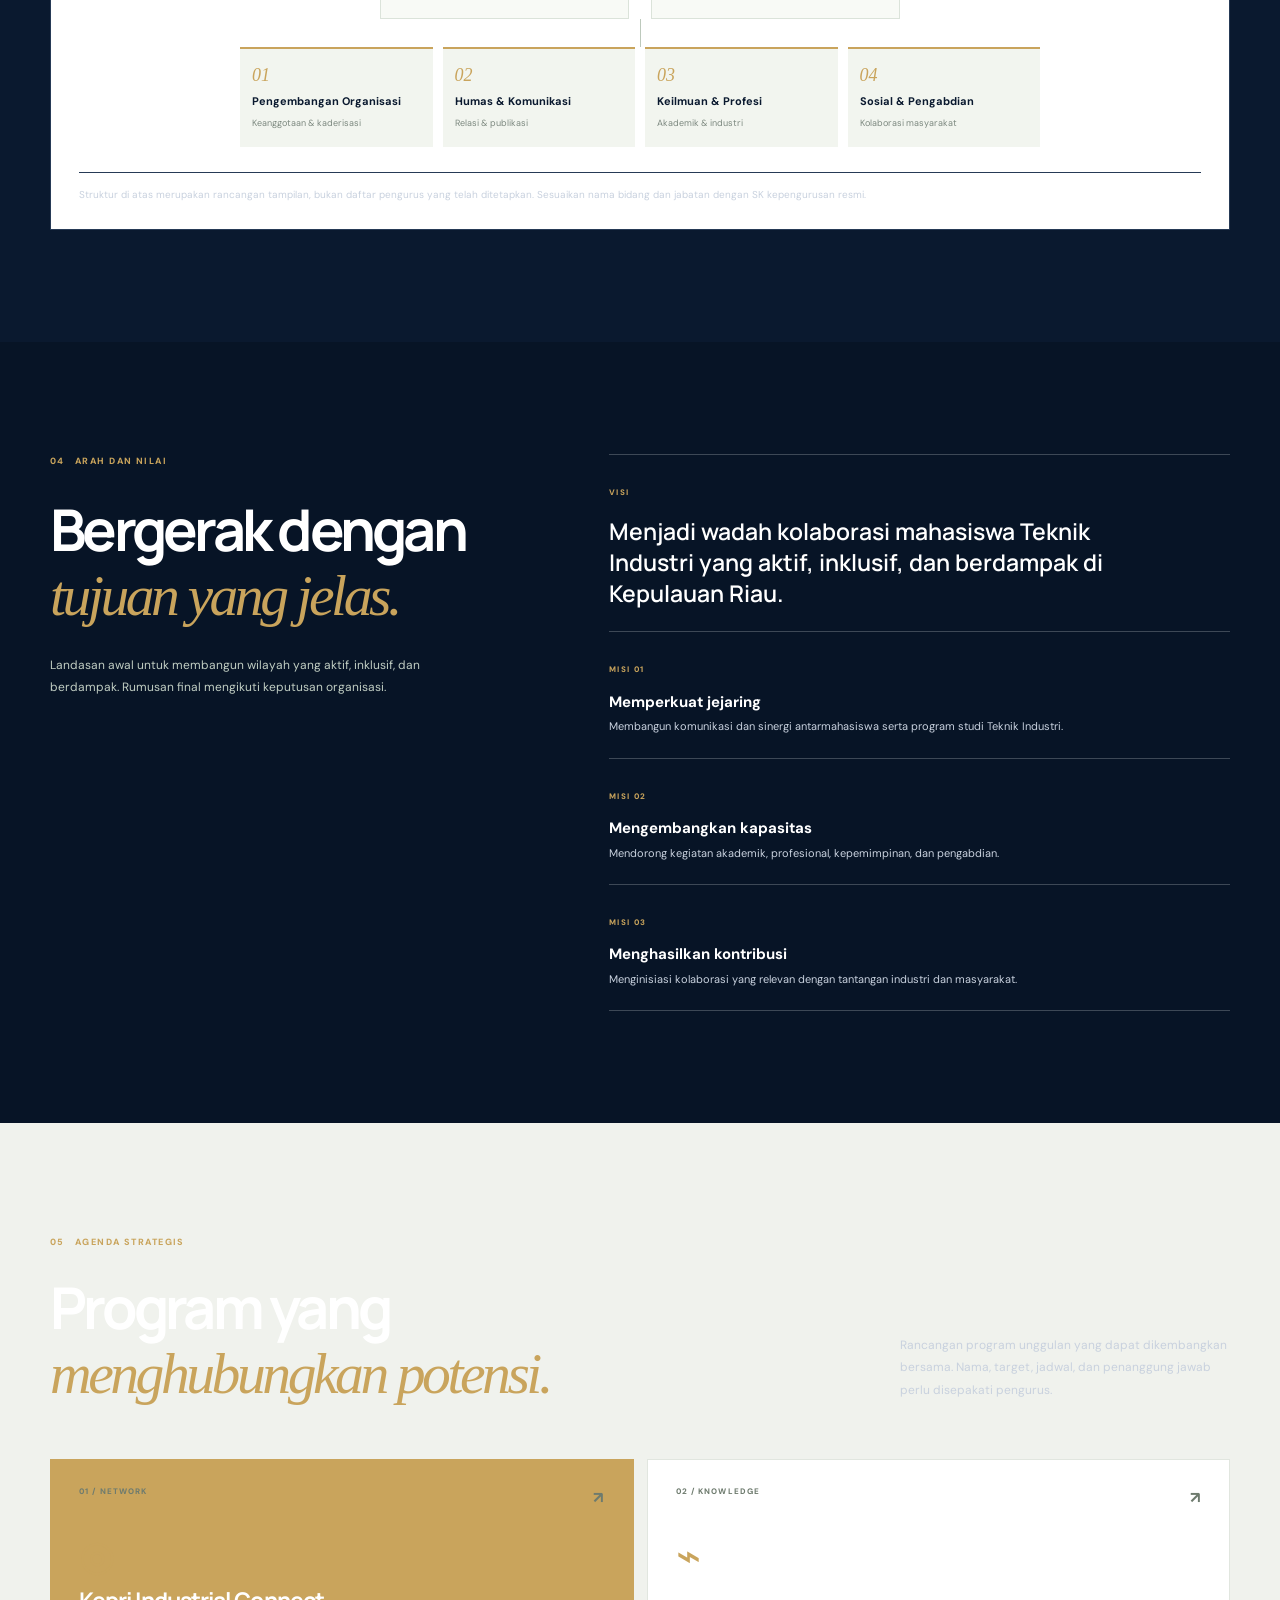
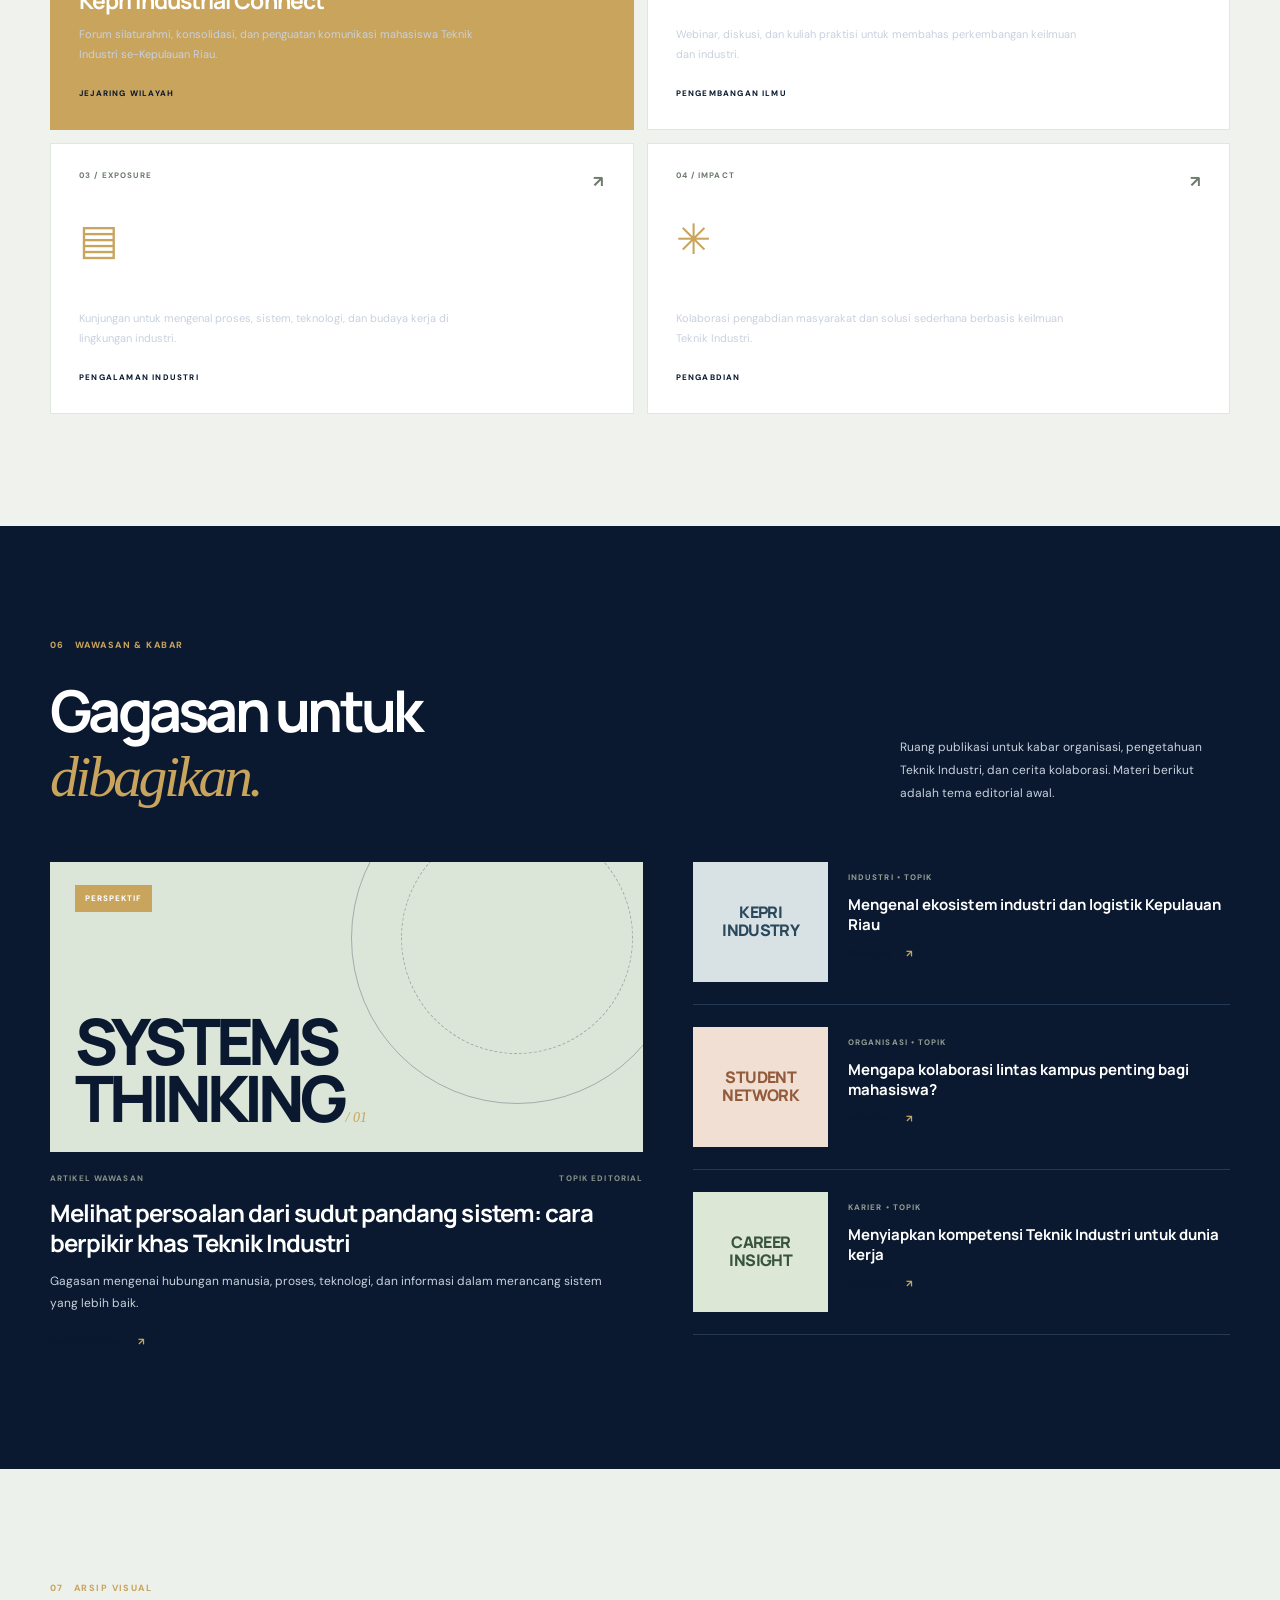
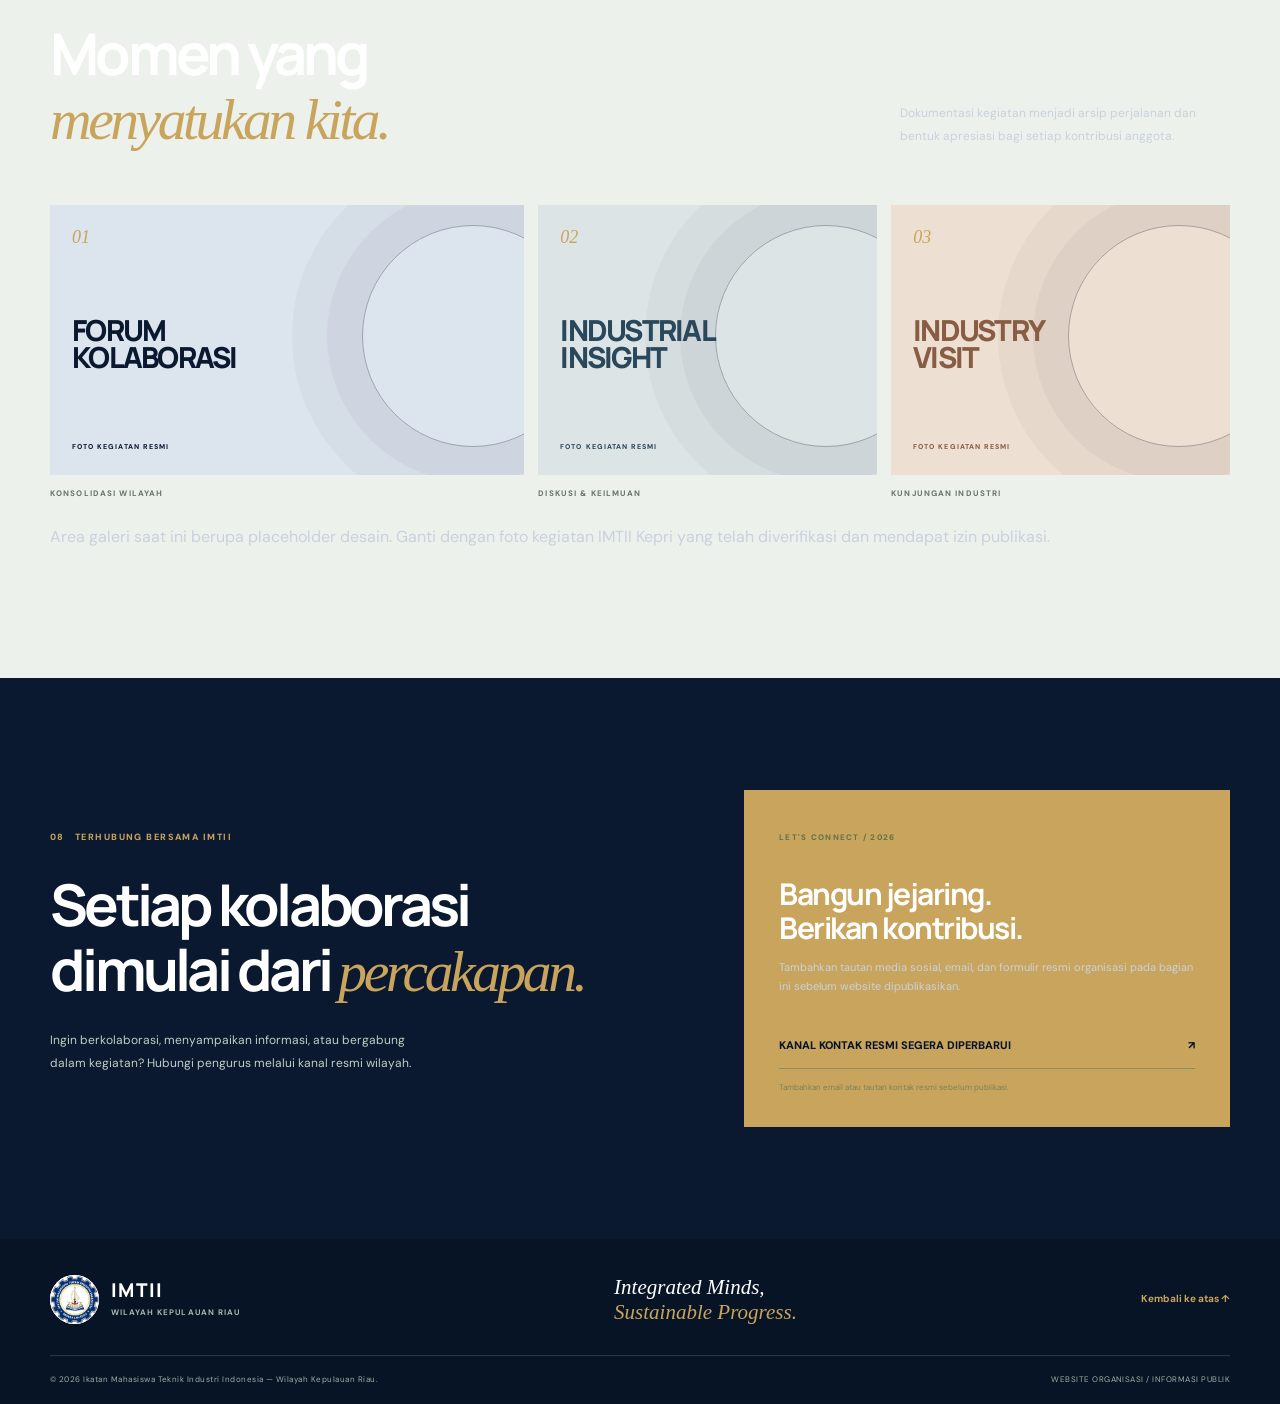
==== commit 013316bd: "Update index.html" ====
--- a/index.html
+++ b/index.html
@@ -19,7 +19,7 @@
     <div class="container nav-wrap">
       <a class="brand" href="#beranda" aria-label="IKATAN MAHASISWA TEKNIK INDUSTRI INDONESIA, halaman utama">
         <img src="logo-imtii-kepri.png" alt="Logo IMTII" class="brand-logo">
-        <span class="brand-copy"><strong>IKATAN MAHASISWA TEKNIK INDUSTRI INDONESIA</strong><medium>WILAYAH KEPULAUAN RIAU</medium></span>
+        <span class="brand-copy"><strong>IKATAN MAHASISWA TEKNIK INDUSTRI INDONESIA</strong><small>WILAYAH KEPULAUAN RIAU</small></span>
       </a>
       <button class="menu-toggle" type="button" aria-label="Buka menu navigasi" aria-expanded="false" aria-controls="primary-nav"><span></span><span></span></button>
       <nav class="nav-links" id="primary-nav" aria-label="Navigasi utama">
--- a/styles.css
+++ b/styles.css
@@ -1,5 +1,5 @@
-:root{--paper:#FFFFFF;--white:#fff;--ink:#0A192F;--muted:#526176;--line:#E5E9EF;--green:#0A192F;--green-dark:#071426;--lime:#C9A45C;--orange:#C9A45C;--serif:Georgia,'Times New Roman',serif;--sans:'DM Sans',Arial,sans-serif;--display:Manrope,'DM Sans',sans-serif;--header-h:82px}*{box-sizing:border-box}html{scroll-behavior:smooth;scroll-padding-top:calc(var(--header-h) + 16px)}body{margin:0;background:var(--paper);color:var(--ink);font-family:var(--sans);line-height:1.65;-webkit-font-smoothing:antialiased}body,button,a{font-family:var(--sans)}a{color:inherit;text-decoration:none}button{font:inherit}.container{width:min(1180px,calc(100% - 64px));margin-inline:auto}.skip-link{position:fixed;left:16px;top:-60px;z-index:1000;background:var(--lime);padding:10px 14px;color:var(--ink)}.skip-link:focus{top:12px}.reading-progress{height:3px;position:fixed;z-index:1000;inset:0 0 auto;pointer-events:none}.reading-progress span{height:100%;display:block;width:100%;background:var(--orange);transform:scaleX(0);transform-origin:left}.site-header{height:var(--header-h);position:sticky;top:0;z-index:100;background:rgba(247,248,245,.94);backdrop-filter:blur(16px);border-bottom:1px solid rgba(24,35,31,.09);transition:box-shadow .25s}.site-header.is-scrolled{box-shadow:0 8px 28px #17251c12}.nav-wrap{height:100%;display:flex;align-items:center;justify-content:space-between}.brand{display:inline-flex;align-items:center;gap:12px;min-width:220px}.brand-logo{width:49px;height:49px;object-fit:contain;border-radius:50%;background:#fff}.brand-copy strong{font:800 19px/1 var(--display);letter-spacing:.07em;display:block;color:var(--green-dark)}.brand-copy small{display:block;font-size:8px;letter-spacing:.13em;font-weight:700;color:#7B8798;margin-top:6px}.nav-links{display:flex;align-items:center;gap:clamp(15px,2.3vw,31px);font-size:11px;font-weight:700;color:#34445B}.nav-links>a:not(.nav-contact){position:relative;padding:8px 0}.nav-links>a:not(.nav-contact):after{content:'';position:absolute;left:0;right:100%;bottom:2px;height:1px;background:var(--orange);transition:right .25s}.nav-links>a:hover:after{right:0}.nav-contact{padding:12px 16px;background:var(--green);color:white;border-radius:2px}.nav-contact span{margin-left:12px;color:var(--lime)}.menu-toggle{display:none;border:0;background:none;padding:10px}.menu-toggle span{width:23px;height:2px;background:var(--green);display:block;margin:5px}
-.hero{background:var(--paper);padding:82px 0 24px;overflow:hidden}.hero-grid{display:grid;grid-template-columns:1.05fr .95fr;align-items:center;gap:70px;min-height:490px}.eyebrow,.section-kicker{font-size:9px;letter-spacing:.16em;font-weight:800;color:var(--green);display:flex;align-items:center;gap:10px}.eyebrow-line{width:28px;height:2px;background:var(--orange)}.hero h1{font:700 clamp(48px,6.2vw,82px)/1.04 var(--display);letter-spacing:-.075em;margin:27px 0 22px;color:var(--green-dark)}.hero h1 em,.section h2 em{font-family:var(--serif);font-weight:400;color:var(--orange);letter-spacing:-.06em}.hero-lead{font-size:14px;line-height:1.9;color:#526176;max-width:490px}.hero-actions{display:flex;align-items:center;gap:27px;margin-top:30px}.button{display:inline-flex;align-items:center;justify-content:center;gap:25px;padding:14px 19px;font-size:11px;font-weight:700;transition:transform .25s,background .25s}.button:hover{transform:translateY(-3px)}.button-dark{background:var(--green);color:#fff}.button-dark span{color:var(--lime)}.underlined-link{font-size:11px;font-weight:700;border-bottom:1px solid #9aa69b;padding:8px 0}.underlined-link span{margin-left:12px;color:var(--orange)}.hero-meta{display:flex;align-items:center;gap:11px;margin-top:66px;font-size:8px;letter-spacing:.13em;font-weight:800;color:#7B8798}.meta-dot{width:4px;height:4px;border-radius:50%;background:var(--orange)}.hero-art{height:440px;position:relative;overflow:hidden;background:#E9EEF4;color:var(--green);isolation:isolate}.hero-art:before{content:'';position:absolute;inset:0;background:linear-gradient(135deg,#E9EEF4 0%,#DCE4ED 100%);z-index:-2}.art-grid{position:absolute;inset:0;background-image:linear-gradient(#0A192F12 1px,transparent 1px),linear-gradient(90deg,#0A192F12 1px,transparent 1px);background-size:34px 34px;mask-image:linear-gradient(130deg,black,transparent 90%)}.art-topline{position:absolute;left:25px;right:25px;top:23px;display:flex;justify-content:space-between;font-size:8px;font-weight:800;letter-spacing:.14em}.art-ring{position:absolute;width:340px;height:340px;border:1px solid #0A192F66;border-radius:50%;left:50%;top:51%;transform:translate(-50%,-50%)}.ring-b{width:260px;height:260px;border-style:dashed;border-color:#0A192F55}.art-center{position:absolute;left:50%;top:51%;transform:translate(-50%,-50%);width:205px;height:205px;border-radius:50%;background:var(--green);color:var(--lime);display:flex;align-items:center;justify-content:center;gap:8px;box-shadow:0 25px 60px #0714262b}.art-sigma{font:100px/1 var(--serif)}.art-caption{font-size:8px;line-height:1.7;letter-spacing:.16em;font-weight:800;color:#fff}.art-index{position:absolute;left:26px;bottom:25px;font:italic 20px var(--serif)}.art-stamp{position:absolute;right:20px;bottom:23px;background:var(--lime);padding:12px 15px;font-size:8px;line-height:1.7;letter-spacing:.12em;font-weight:800;transform:rotate(-5deg)}.hero-bottom{display:flex;justify-content:space-between;border-top:1px solid var(--line);padding-top:17px;margin-top:55px;font-size:8px;font-weight:800;letter-spacing:.13em;color:#7B8798}.ticker{overflow:hidden;background:var(--lime);color:var(--green-dark);padding:13px 0}.ticker-track{display:flex;align-items:center;justify-content:space-around;gap:30px;min-width:800px;font-size:9px;font-weight:800;letter-spacing:.16em}.ticker i{font-style:normal;color:var(--orange);font-size:15px}
+:root{--paper:#0A192F;--white:#fff;--ink:#FFFFFF;--muted:#C8D1DE;--line:#263A56;--green:#0A192F;--green-dark:#071426;--lime:#C9A45C;--orange:#C9A45C;--serif:Georgia,'Times New Roman',serif;--sans:'DM Sans',Arial,sans-serif;--display:Manrope,'DM Sans',sans-serif;--header-h:82px}*{box-sizing:border-box}html{scroll-behavior:smooth;scroll-padding-top:calc(var(--header-h) + 16px)}body{margin:0;background:var(--paper);color:var(--ink);font-family:var(--sans);line-height:1.65;-webkit-font-smoothing:antialiased}body,button,a{font-family:var(--sans)}a{color:inherit;text-decoration:none}button{font:inherit}.container{width:min(1180px,calc(100% - 64px));margin-inline:auto}.skip-link{position:fixed;left:16px;top:-60px;z-index:1000;background:var(--lime);padding:10px 14px;color:var(--ink)}.skip-link:focus{top:12px}.reading-progress{height:3px;position:fixed;z-index:1000;inset:0 0 auto;pointer-events:none}.reading-progress span{height:100%;display:block;width:100%;background:var(--orange);transform:scaleX(0);transform-origin:left}.site-header{height:var(--header-h);position:sticky;top:0;z-index:100;background:rgba(10,25,47,.96);backdrop-filter:blur(16px);border-bottom:1px solid rgba(201,164,92,.24);transition:box-shadow .25s}.site-header.is-scrolled{box-shadow:0 8px 28px #17251c12}.nav-wrap{height:100%;display:flex;align-items:center;justify-content:space-between}.brand{display:inline-flex;align-items:center;gap:12px;min-width:220px}.brand-logo{width:49px;height:49px;object-fit:contain;border-radius:50%;background:#fff}.brand-copy strong{font:800 19px/1 var(--display);letter-spacing:.07em;display:block;color:var(--green-dark)}.brand-copy small{display:block;font-size:8px;letter-spacing:.13em;font-weight:700;color:#C8D1DE;margin-top:6px}.nav-links{display:flex;align-items:center;gap:clamp(15px,2.3vw,31px);font-size:11px;font-weight:700;color:#FFFFFF}.nav-links>a:not(.nav-contact){position:relative;padding:8px 0}.nav-links>a:not(.nav-contact):after{content:'';position:absolute;left:0;right:100%;bottom:2px;height:1px;background:var(--orange);transition:right .25s}.nav-links>a:hover:after{right:0}.nav-contact{padding:12px 16px;background:var(--green);color:white;border-radius:2px}.nav-contact span{margin-left:12px;color:var(--lime)}.menu-toggle{display:none;border:0;background:none;padding:10px}.menu-toggle span{width:23px;height:2px;background:var(--green);display:block;margin:5px}
+.hero{background:#0A192F;color:#FFFFFF;padding:82px 0 24px;overflow:hidden}.hero-grid{display:grid;grid-template-columns:1.05fr .95fr;align-items:center;gap:70px;min-height:490px}.eyebrow,.section-kicker{font-size:9px;letter-spacing:.16em;font-weight:800;color:var(--green);display:flex;align-items:center;gap:10px}.eyebrow-line{width:28px;height:2px;background:var(--orange)}.hero h1{font:700 clamp(48px,6.2vw,82px)/1.04 var(--display);letter-spacing:-.075em;margin:27px 0 22px;color:var(--green-dark)}.hero h1 em,.section h2 em{font-family:var(--serif);font-weight:400;color:var(--orange);letter-spacing:-.06em}.hero-lead{font-size:14px;line-height:1.9;color:#C8D1DE;max-width:490px}.hero-actions{display:flex;align-items:center;gap:27px;margin-top:30px}.button{display:inline-flex;align-items:center;justify-content:center;gap:25px;padding:14px 19px;font-size:11px;font-weight:700;transition:transform .25s,background .25s}.button:hover{transform:translateY(-3px)}.button-dark{background:var(--green);color:#fff}.button-dark span{color:var(--lime)}.underlined-link{font-size:11px;font-weight:700;border-bottom:1px solid #9aa69b;padding:8px 0}.underlined-link span{margin-left:12px;color:var(--orange)}.hero-meta{display:flex;align-items:center;gap:11px;margin-top:66px;font-size:8px;letter-spacing:.13em;font-weight:800;color:#C8D1DE}.meta-dot{width:4px;height:4px;border-radius:50%;background:var(--orange)}.hero-art{height:440px;position:relative;overflow:hidden;background:#E9EEF4;color:var(--green);isolation:isolate}.hero-art:before{content:'';position:absolute;inset:0;background:linear-gradient(135deg,#E9EEF4 0%,#DCE4ED 100%);z-index:-2}.art-grid{position:absolute;inset:0;background-image:linear-gradient(#0A192F12 1px,transparent 1px),linear-gradient(90deg,#0A192F12 1px,transparent 1px);background-size:34px 34px;mask-image:linear-gradient(130deg,black,transparent 90%)}.art-topline{position:absolute;left:25px;right:25px;top:23px;display:flex;justify-content:space-between;font-size:8px;font-weight:800;letter-spacing:.14em}.art-ring{position:absolute;width:340px;height:340px;border:1px solid #0A192F66;border-radius:50%;left:50%;top:51%;transform:translate(-50%,-50%)}.ring-b{width:260px;height:260px;border-style:dashed;border-color:#0A192F55}.art-center{position:absolute;left:50%;top:51%;transform:translate(-50%,-50%);width:205px;height:205px;border-radius:50%;background:var(--green);color:var(--lime);display:flex;align-items:center;justify-content:center;gap:8px;box-shadow:0 25px 60px #0714262b}.art-sigma{font:100px/1 var(--serif)}.art-caption{font-size:8px;line-height:1.7;letter-spacing:.16em;font-weight:800;color:#fff}.art-index{position:absolute;left:26px;bottom:25px;font:italic 20px var(--serif)}.art-stamp{position:absolute;right:20px;bottom:23px;background:var(--lime);padding:12px 15px;font-size:8px;line-height:1.7;letter-spacing:.12em;font-weight:800;transform:rotate(-5deg)}.hero-bottom{display:flex;justify-content:space-between;border-top:1px solid var(--line);padding-top:17px;margin-top:55px;font-size:8px;font-weight:800;letter-spacing:.13em;color:#7B8798}.ticker{overflow:hidden;background:var(--lime);color:var(--green-dark);padding:13px 0}.ticker-track{display:flex;align-items:center;justify-content:space-around;gap:30px;min-width:800px;font-size:9px;font-weight:800;letter-spacing:.16em}.ticker i{font-style:normal;color:var(--orange);font-size:15px}
 .section{padding:112px 0}.about-layout{display:grid;grid-template-columns:.35fr 1.65fr;gap:60px}.section-kicker{align-items:flex-start}.section-kicker span:first-child{color:var(--orange)}.about-main h2,.section h2{font:700 clamp(36px,4.5vw,58px)/1.12 var(--display);letter-spacing:-.065em;color:var(--green-dark);margin:0}.about-main h2{max-width:850px}.about-bottom{display:flex;justify-content:space-between;align-items:end;gap:40px;margin-top:35px}.about-bottom p{max-width:620px;color:#526176;font-size:14px;line-height:1.95;margin:0}.circle-link{flex:0 0 48px;height:48px;border:1px solid #CBD3DE;border-radius:50%;display:grid;place-items:center;color:var(--green);font-size:18px;transition:.25s}.circle-link:hover{background:var(--green);color:white;transform:rotate(45deg)}.principle-row{display:grid;grid-template-columns:repeat(3,1fr);margin-top:82px;border-top:1px solid var(--line)}.principle-row>div{padding:24px 30px 0 0;border-right:1px solid var(--line);margin-right:30px}.principle-row>div:last-child{border:0;margin:0}.principle-row b{display:block;font:italic 20px var(--serif);color:var(--orange);margin-bottom:23px}.principle-row span{font-size:10px;font-weight:800;letter-spacing:.14em}.principle-row p{font-size:12px;color:var(--muted);max-width:260px;margin-bottom:0}
 .history-section{background:#F4F1E9}.section-heading{display:flex;justify-content:space-between;align-items:end;gap:60px;margin-bottom:52px}.section-heading>div{max-width:700px}.section-heading .section-kicker{margin-bottom:25px}.section-heading>p{max-width:330px;margin:0 0 5px;font-size:12px;line-height:1.9;color:var(--muted)}.history-feature{display:grid;grid-template-columns:.8fr 1.2fr;background:var(--green);color:#fff;min-height:300px}.history-number{display:flex;align-items:center;justify-content:center;flex-direction:column;font:800 clamp(65px,10vw,130px)/.9 var(--display);letter-spacing:-.1em;color:var(--lime);border-right:1px solid #ffffff20}.history-number span{font:700 9px var(--sans);letter-spacing:.2em;color:#DCE4ED;margin-top:15px}.history-copy{padding:45px 55px}.label{font-size:8px;letter-spacing:.17em;color:var(--lime);font-weight:800}.history-copy h3{font:600 28px/1.2 var(--display);letter-spacing:-.04em;max-width:450px;margin:17px 0}.history-copy p{font-size:12px;line-height:1.9;color:#E2E8F0;max-width:560px}.history-copy .editorial-note{color:#DCE4ED;font-size:10px;border-left:2px solid var(--orange);padding-left:12px}.timeline{display:grid;grid-template-columns:repeat(3,1fr);margin-top:30px;border-top:1px solid #D7DEE8}.timeline-item{position:relative;padding:25px 28px 0 0;display:grid;grid-template-columns:1fr auto;gap:10px}.timeline-mark{position:absolute;top:-4px;left:0;width:7px;height:7px;background:var(--orange);border-radius:50%}.timeline-item>small{grid-column:1/-1;color:#7B8798;font-size:8px;font-weight:800;letter-spacing:.15em}.timeline-item h4{font-size:14px;margin:8px 0}.timeline-item p{font-size:11px;line-height:1.8;color:var(--muted);max-width:280px;margin:0}.timeline-item>b{font:italic 24px var(--serif);color:#C9A45C}
 .governance-section{background:var(--paper)}.governance-board{border:1px solid var(--line);background:#fff;padding:22px 28px 25px}.board-top{display:flex;justify-content:space-between;border-bottom:1px solid var(--line);padding-bottom:15px;font-size:8px;letter-spacing:.14em;font-weight:800;color:#829087}.org-chart{max-width:800px;margin:35px auto 0;text-align:center}.org-node{border:1px solid #dbe3da;background:#f8faf6;padding:16px 22px;display:flex;flex-direction:column;gap:5px;min-width:220px}.org-node small{font-size:8px;letter-spacing:.14em;color:#8c998f;font-weight:800}.org-node strong{font-size:14px;color:var(--green)}.org-node>span{font-size:9px;color:#859087}.org-lead{width:min(330px,100%);margin:auto;background:var(--green);border-color:var(--green)}.org-lead small,.org-lead>span{color:#c3d2c6}.org-lead strong{color:#fff;font-size:17px}.org-connector{height:28px;width:1px;background:#bdc9bc;margin:auto}.org-branches{display:grid;grid-template-columns:1fr 1fr;gap:22px;max-width:520px;margin:auto}.division-grid{display:grid;grid-template-columns:repeat(4,1fr);gap:10px}.division-grid>div{border-top:2px solid var(--orange);background:#f2f5ef;padding:16px 12px;text-align:left;display:flex;flex-direction:column;gap:8px}.division-grid b{font:italic 18px var(--serif);color:var(--orange)}.division-grid strong{font-size:11px;line-height:1.35;color:var(--green)}.division-grid span{font-size:9px;color:#7c887f}.board-note{font-size:10px;color:#879188;margin:25px 0 0;border-top:1px solid var(--line);padding-top:14px}
@@ -12,3 +12,22 @@
 @media(max-width:720px){:root{--header-h:68px}.container{width:calc(100% - 36px)}.menu-toggle{display:block;cursor:pointer}.nav-links{display:none;position:absolute;top:var(--header-h);left:0;right:0;background:var(--paper);padding:12px 22px 22px;border-bottom:1px solid var(--line);box-shadow:0 15px 25px #0A192F12;align-items:stretch;flex-direction:column;gap:0}.nav-links.open{display:flex}.nav-links>a{padding:12px 0}.nav-links .nav-contact{margin-top:8px;text-align:center}.hero{padding-top:55px}.hero-grid{grid-template-columns:1fr;gap:40px}.hero h1{font-size:clamp(48px,12vw,68px)}.hero-art{height:340px}.hero-meta{margin-top:38px;flex-wrap:wrap;font-size:7px}.hero-bottom{margin-top:35px;font-size:7px;gap:15px}.ticker-track{justify-content:flex-start}.section{padding:72px 0}.about-layout,.vision-layout,.contact-layout{grid-template-columns:1fr;gap:28px}.about-main h2,.section h2{font-size:clamp(35px,9vw,48px)}.about-bottom{align-items:center;gap:20px}.about-bottom p{font-size:12px}.principle-row{grid-template-columns:1fr;margin-top:50px}.principle-row>div{border-right:0;border-bottom:1px solid var(--line);margin:0;padding:20px 0}.principle-row b{margin-bottom:10px}.section-heading{display:block;margin-bottom:35px}.section-heading>p{margin-top:18px}.history-feature{grid-template-columns:1fr}.history-number{min-height:145px;border-right:0;border-bottom:1px solid #ffffff20}.history-copy{padding:30px 25px}.history-copy h3{font-size:24px}.timeline{grid-template-columns:1fr;gap:20px}.timeline-item{padding:18px 0 0 0}.governance-board{padding:17px}.board-top{gap:15px;font-size:7px}.org-branches{gap:10px}.org-node{min-width:0;padding:13px 8px}.org-node strong{font-size:12px}.division-grid{grid-template-columns:repeat(2,1fr)}.vision-content{margin-top:15px}.program-grid{grid-template-columns:1fr}.program-card{min-height:230px}.publication-grid{grid-template-columns:1fr;gap:38px}.story-art{height:245px}.story-list article{grid-template-columns:110px 1fr;gap:14px}.story-thumb{height:110px}.gallery-grid{grid-template-columns:1fr 1fr}.gallery-large{grid-column:1/-1}.gallery-placeholder{height:210px}.gallery-large .gallery-placeholder{height:250px}.contact-card{padding:27px}.footer-main{align-items:flex-start;flex-direction:column;gap:20px}.footer-main>p{font-size:18px}.footer-bottom{flex-direction:column;gap:8px}}
 @media(max-width:420px){.hero-art{height:300px}.art-center{width:170px;height:170px}.art-sigma{font-size:82px}.art-ring{width:280px;height:280px}.ring-b{width:220px;height:220px}.art-stamp{font-size:7px;right:12px}.hero-actions{gap:18px}.button{padding:13px 14px}.story-list article{grid-template-columns:90px 1fr}.story-thumb{height:100px}.gallery-grid{grid-template-columns:1fr}.gallery-large{grid-column:auto}.gallery-placeholder,.gallery-large .gallery-placeholder{height:220px}}
 @media(prefers-reduced-motion:reduce){html{scroll-behavior:auto!important}*,*::before,*::after{animation-duration:.01ms!important;animation-iteration-count:1!important;transition-duration:.01ms!important;scroll-behavior:auto!important}}
+
+
+/* IMTII Kepri brand override: Deep Navy is the dominant canvas. */
+body{background:#0A192F;color:#FFFFFF}
+.site-header{background:rgba(10,25,47,.96);border-bottom-color:rgba(201,164,92,.28)}
+.brand-copy strong,.nav-links{color:#FFFFFF}
+.brand-copy small{color:#C8D1DE}
+.nav-contact,.button-dark{background:#C9A45C;color:#0A192F}
+.nav-contact span,.button-dark span{color:#0A192F}
+.menu-toggle span{background:#FFFFFF}
+.hero{background:#0A192F;color:#FFFFFF}
+.hero h1{color:#FFFFFF}
+.hero-lead,.hero-meta{color:#C8D1DE}
+.eyebrow,.section-kicker{color:#C9A45C}
+.hero-art{background:#F4F1E9;color:#0A192F}
+.section h2,.section h3{color:#FFFFFF}
+.section p{color:#C8D1DE}
+.section h2 em{color:#C9A45C}
+footer,.site-footer{background:#071426;color:#FFFFFF}
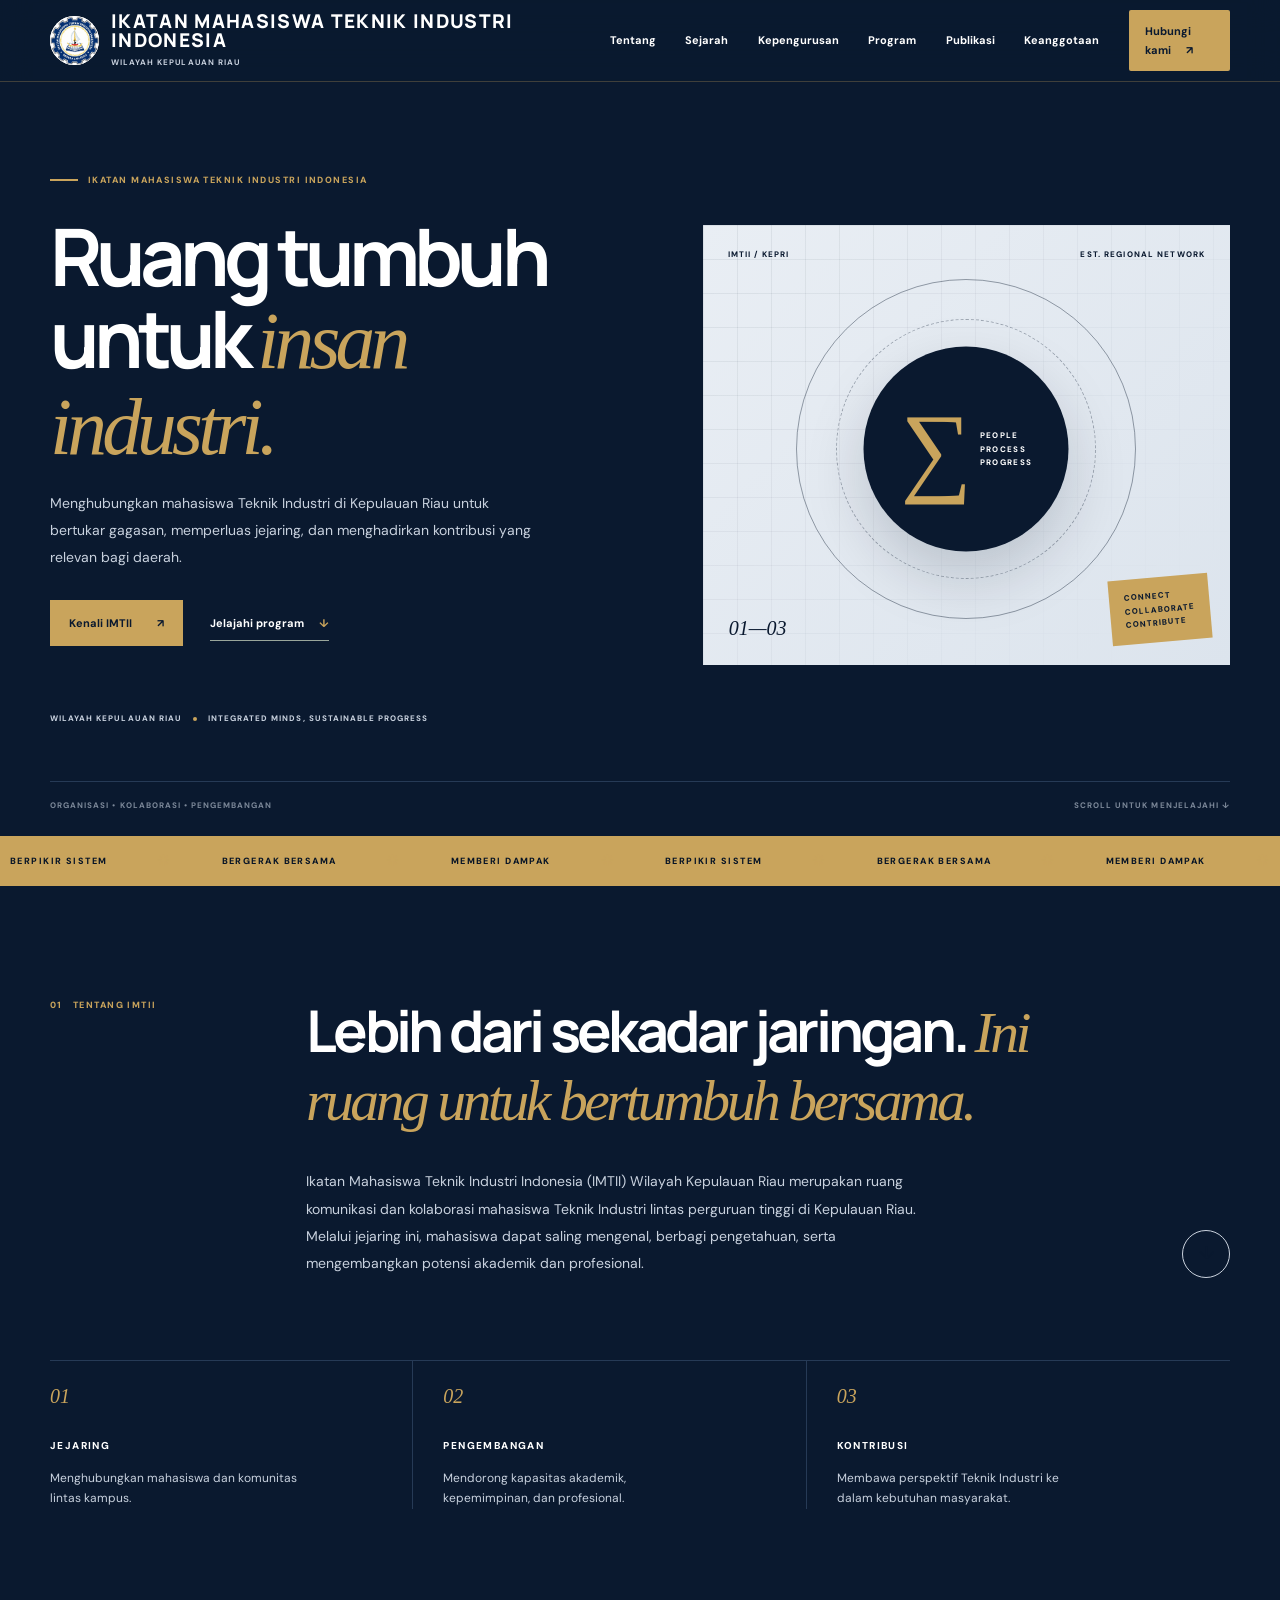
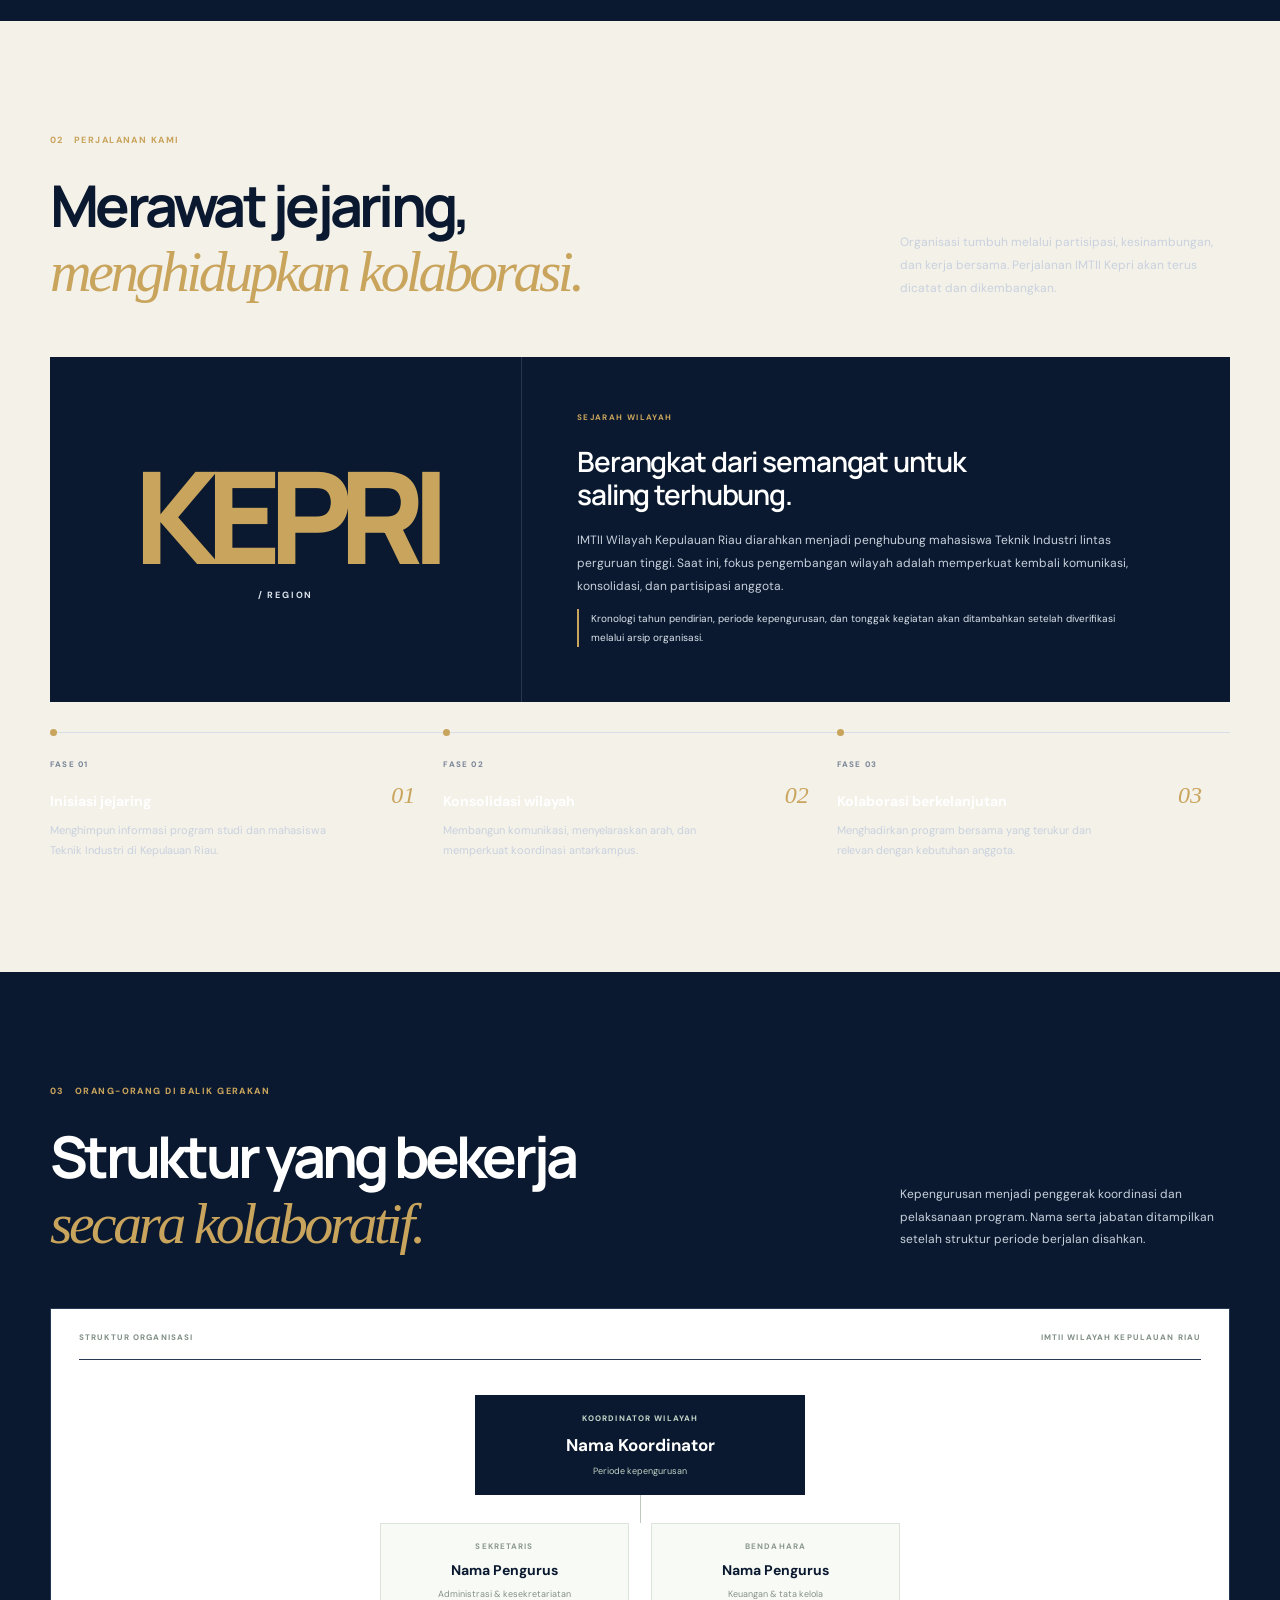
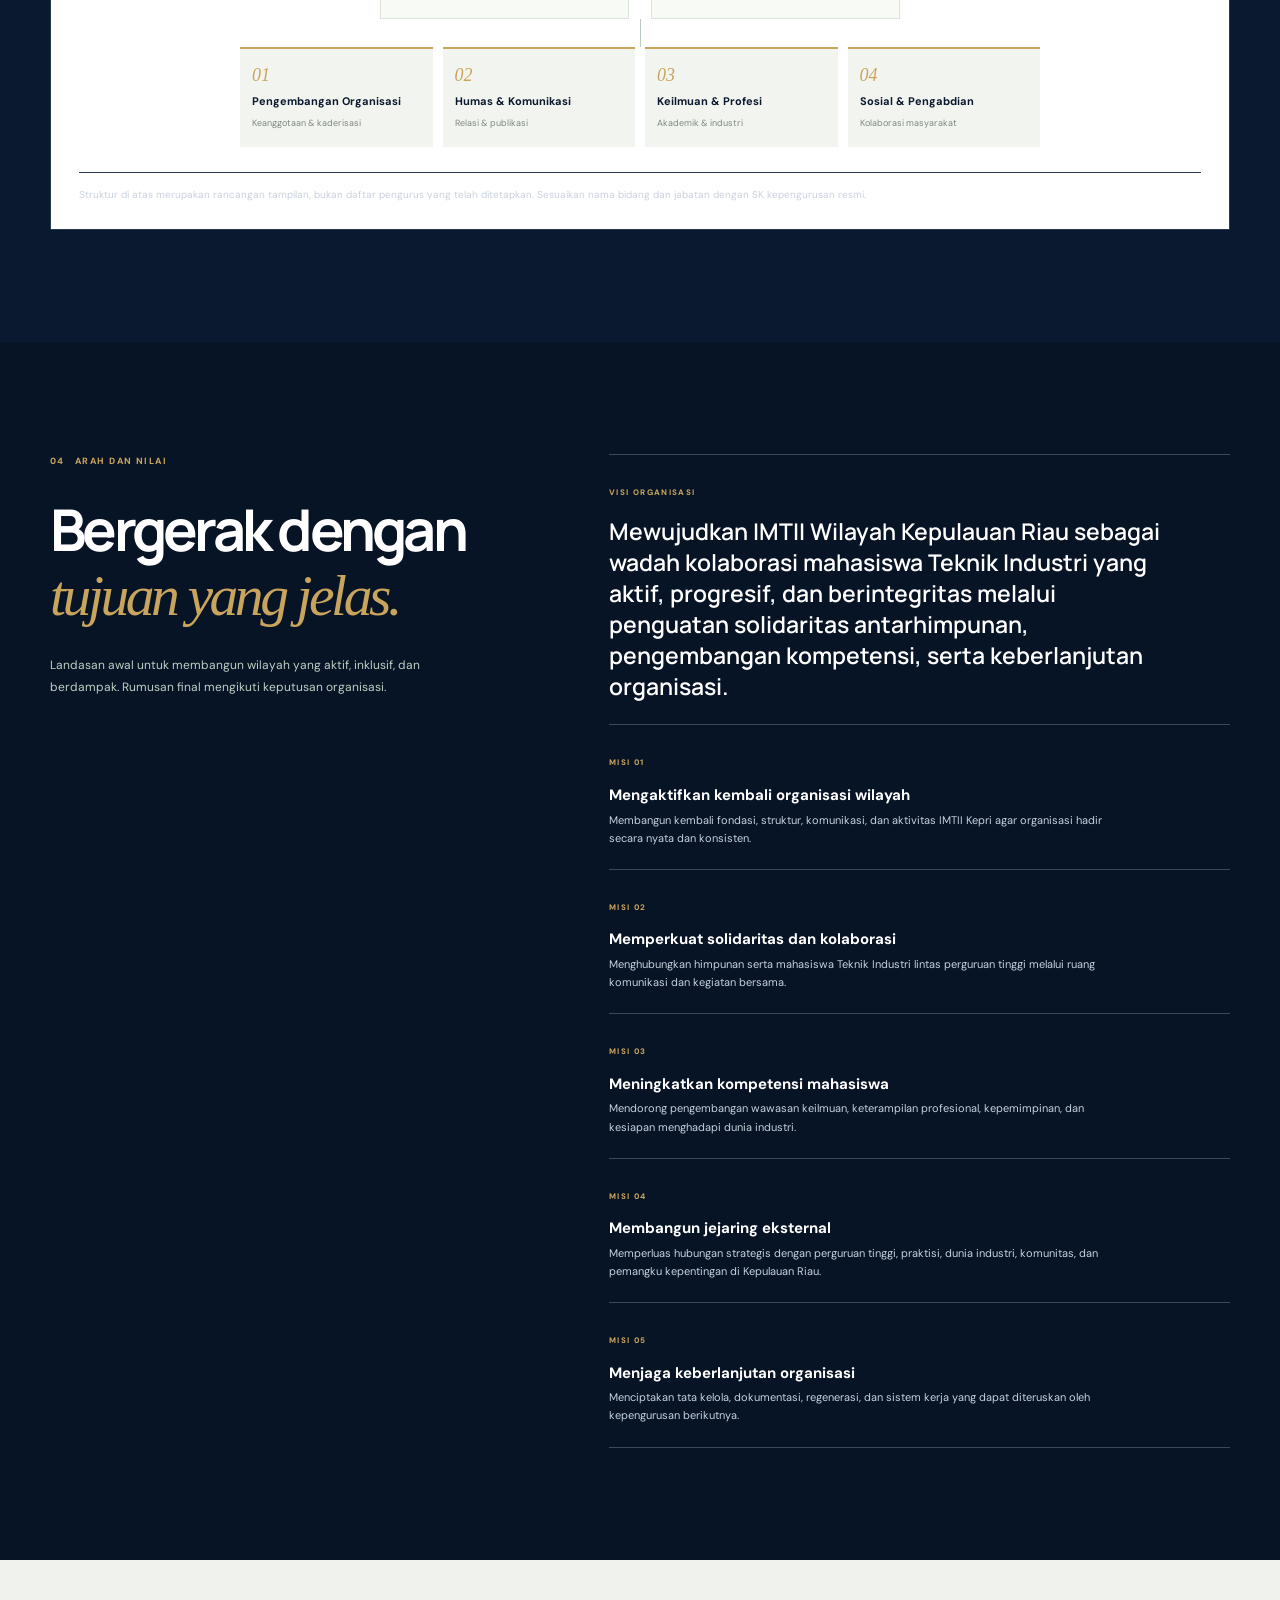
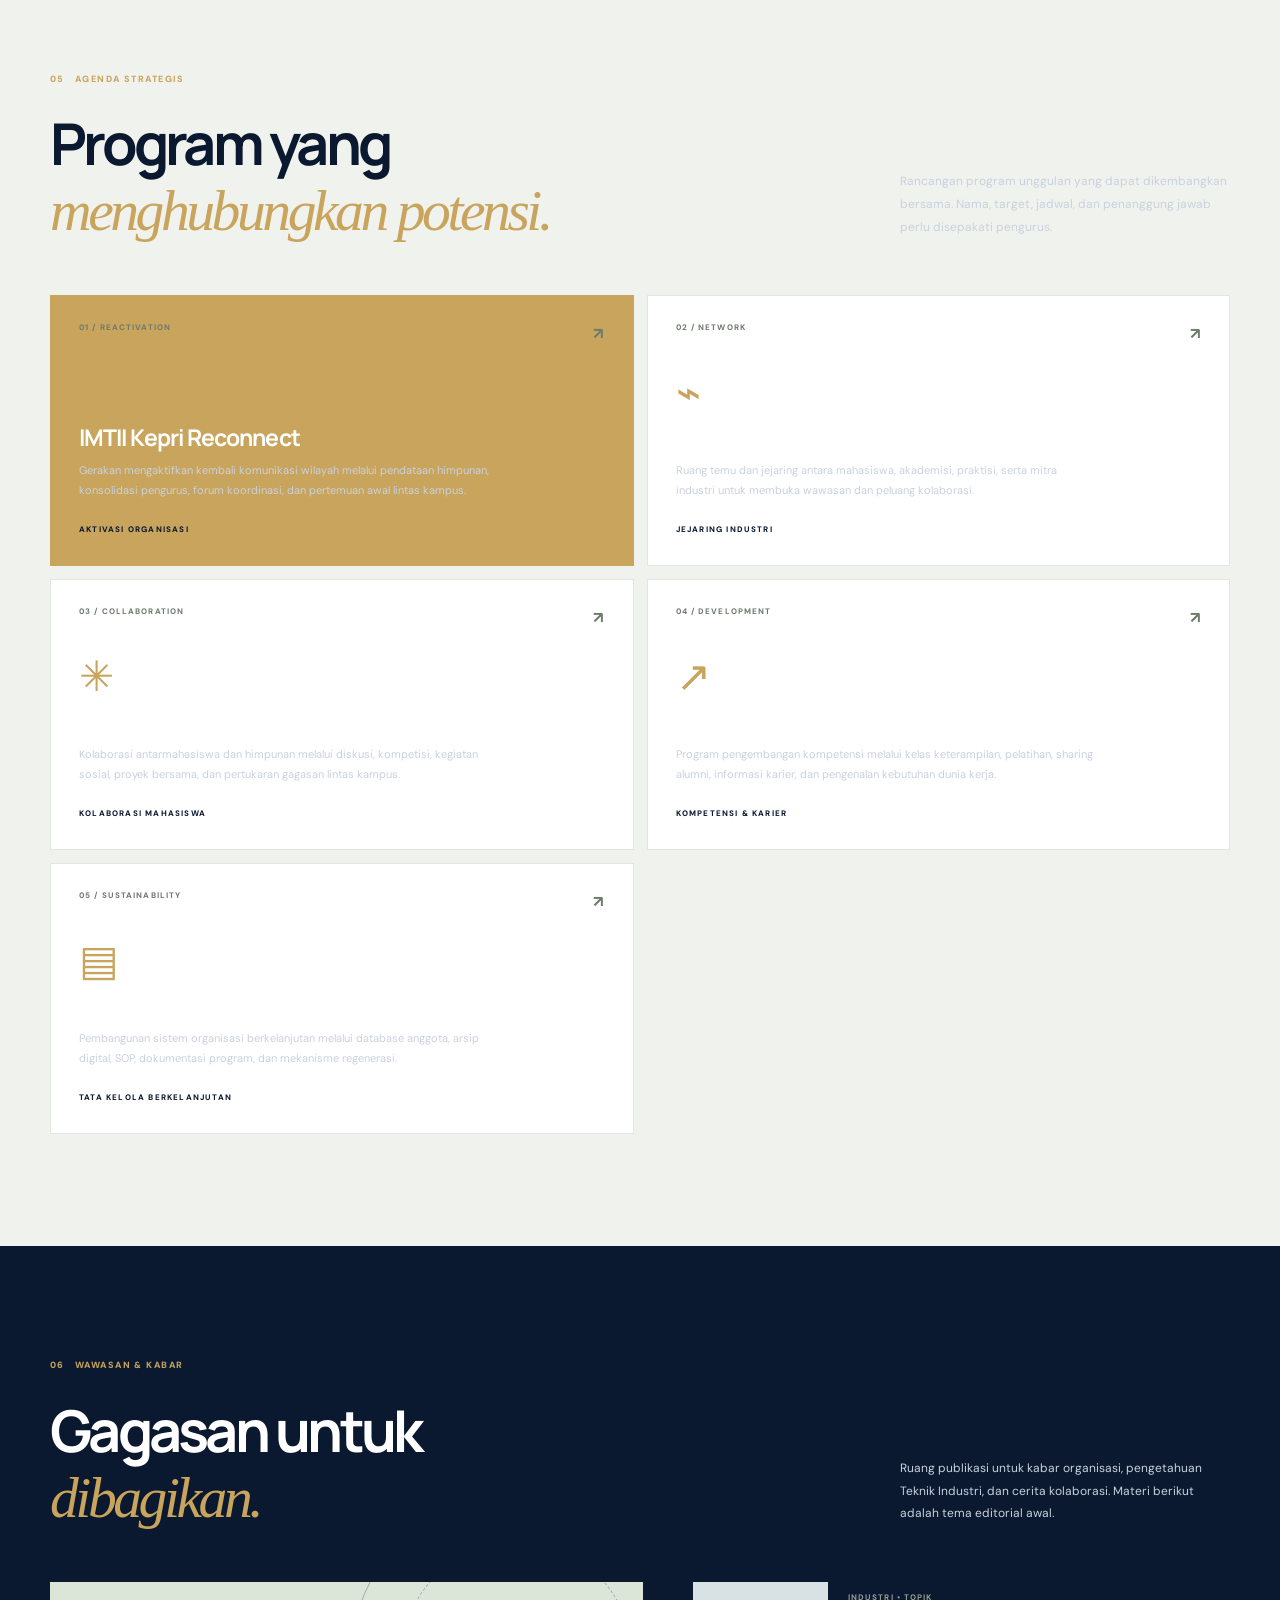
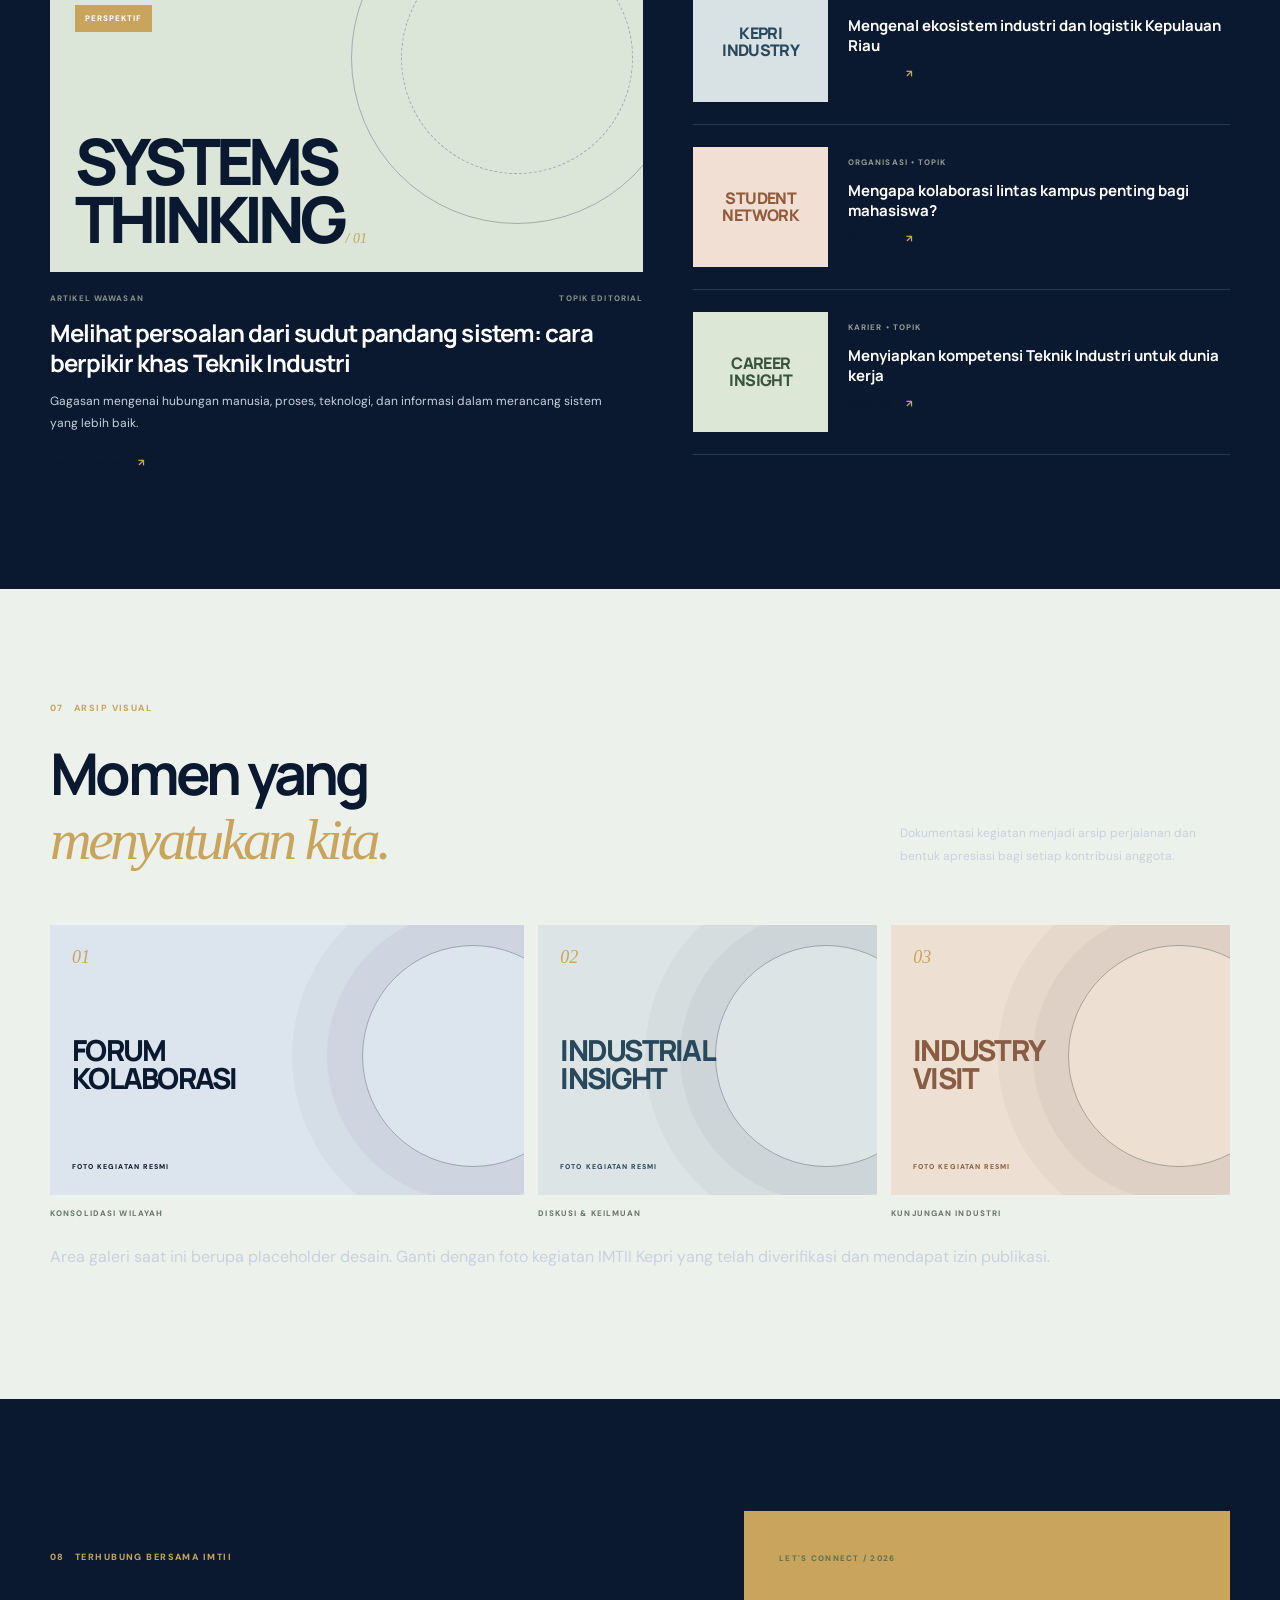
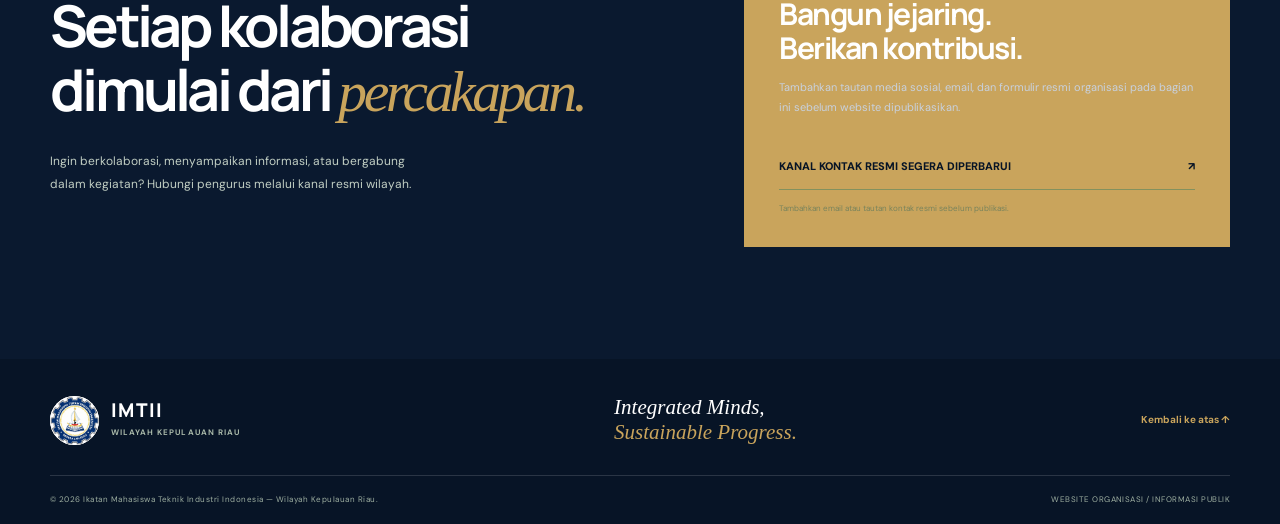
==== commit 0123884c: "Add IMTII Kepri vision, missions and flagship programs" ====
--- a/index.html
+++ b/index.html
@@ -15,6 +15,7 @@
 <body>
   <a class="skip-link" href="#konten">Lewati ke konten</a>
   <div class="reading-progress" aria-hidden="true"><span id="scroll-progress-bar"></span></div>
+  <div class="custom-cursor" aria-hidden="true"><span></span></div>
   <header class="site-header" id="top">
     <div class="container nav-wrap">
       <a class="brand" href="#beranda" aria-label="IKATAN MAHASISWA TEKNIK INDUSTRI INDONESIA, halaman utama">
@@ -81,11 +82,11 @@
       </div>
     </section>
 
-    <section class="section vision-section"><div class="container vision-layout"><div><div class="section-kicker light-kicker"><span>04</span><span>ARAH DAN NILAI</span></div><h2>Bergerak dengan<br><em>tujuan yang jelas.</em></h2><p>Landasan awal untuk membangun wilayah yang aktif, inklusif, dan berdampak. Rumusan final mengikuti keputusan organisasi.</p></div><div class="vision-content"><article><span>VISI</span><h3>Menjadi wadah kolaborasi mahasiswa Teknik Industri yang aktif, inklusif, dan berdampak di Kepulauan Riau.</h3></article><article><span>MISI 01</span><h4>Memperkuat jejaring</h4><p>Membangun komunikasi dan sinergi antarmahasiswa serta program studi Teknik Industri.</p></article><article><span>MISI 02</span><h4>Mengembangkan kapasitas</h4><p>Mendorong kegiatan akademik, profesional, kepemimpinan, dan pengabdian.</p></article><article><span>MISI 03</span><h4>Menghasilkan kontribusi</h4><p>Menginisiasi kolaborasi yang relevan dengan tantangan industri dan masyarakat.</p></article></div></div></section>
+    <section class="section vision-section"><div class="container vision-layout"><div><div class="section-kicker light-kicker"><span>04</span><span>ARAH DAN NILAI</span></div><h2>Bergerak dengan<br><em>tujuan yang jelas.</em></h2><p>Landasan awal untuk membangun wilayah yang aktif, inklusif, dan berdampak. Rumusan final mengikuti keputusan organisasi.</p></div><div class="vision-content"><article class="vision-statement"><span>VISI ORGANISASI</span><h3>Mewujudkan IMTII Wilayah Kepulauan Riau sebagai wadah kolaborasi mahasiswa Teknik Industri yang aktif, progresif, dan berintegritas melalui penguatan solidaritas antarhimpunan, pengembangan kompetensi, serta keberlanjutan organisasi.</h3></article><article><span>MISI 01</span><h4>Mengaktifkan kembali organisasi wilayah</h4><p>Membangun kembali fondasi, struktur, komunikasi, dan aktivitas IMTII Kepri agar organisasi hadir secara nyata dan konsisten.</p></article><article><span>MISI 02</span><h4>Memperkuat solidaritas dan kolaborasi</h4><p>Menghubungkan himpunan serta mahasiswa Teknik Industri lintas perguruan tinggi melalui ruang komunikasi dan kegiatan bersama.</p></article><article><span>MISI 03</span><h4>Meningkatkan kompetensi mahasiswa</h4><p>Mendorong pengembangan wawasan keilmuan, keterampilan profesional, kepemimpinan, dan kesiapan menghadapi dunia industri.</p></article><article><span>MISI 04</span><h4>Membangun jejaring eksternal</h4><p>Memperluas hubungan strategis dengan perguruan tinggi, praktisi, dunia industri, komunitas, dan pemangku kepentingan di Kepulauan Riau.</p></article><article><span>MISI 05</span><h4>Menjaga keberlanjutan organisasi</h4><p>Menciptakan tata kelola, dokumentasi, regenerasi, dan sistem kerja yang dapat diteruskan oleh kepengurusan berikutnya.</p></article></div></div></section>
 
     <section class="section programs-section" id="program">
       <div class="container"><div class="section-heading"><div><div class="section-kicker"><span>05</span><span>AGENDA STRATEGIS</span></div><h2>Program yang<br><em>menghubungkan potensi.</em></h2></div><p>Rancangan program unggulan yang dapat dikembangkan bersama. Nama, target, jadwal, dan penanggung jawab perlu disepakati pengurus.</p></div>
-        <div class="program-grid"><article class="program-card program-feature"><div class="program-card-top"><span>01 / NETWORK</span><span>↗</span></div><div class="program-icon">◎</div><h3>Kepri Industrial Connect</h3><p>Forum silaturahmi, konsolidasi, dan penguatan komunikasi mahasiswa Teknik Industri se-Kepulauan Riau.</p><span class="program-type">JEJARING WILAYAH</span></article><article class="program-card"><div class="program-card-top"><span>02 / KNOWLEDGE</span><span>↗</span></div><div class="program-icon">⌁</div><h3>Industrial Insight Series</h3><p>Webinar, diskusi, dan kuliah praktisi untuk membahas perkembangan keilmuan dan industri.</p><span class="program-type">PENGEMBANGAN ILMU</span></article><article class="program-card"><div class="program-card-top"><span>03 / EXPOSURE</span><span>↗</span></div><div class="program-icon">▤</div><h3>Factory & Industry Visit</h3><p>Kunjungan untuk mengenal proses, sistem, teknologi, dan budaya kerja di lingkungan industri.</p><span class="program-type">PENGALAMAN INDUSTRI</span></article><article class="program-card"><div class="program-card-top"><span>04 / IMPACT</span><span>↗</span></div><div class="program-icon">✳</div><h3>IMTII Kepri Impact</h3><p>Kolaborasi pengabdian masyarakat dan solusi sederhana berbasis keilmuan Teknik Industri.</p><span class="program-type">PENGABDIAN</span></article></div>
+        <div class="program-grid"><article class="program-card program-feature"><div class="program-card-top"><span>01 / REACTIVATION</span><span>↗</span></div><div class="program-icon">◎</div><h3>IMTII Kepri Reconnect</h3><p>Gerakan mengaktifkan kembali komunikasi wilayah melalui pendataan himpunan, konsolidasi pengurus, forum koordinasi, dan pertemuan awal lintas kampus.</p><span class="program-type">AKTIVASI ORGANISASI</span></article><article class="program-card"><div class="program-card-top"><span>02 / NETWORK</span><span>↗</span></div><div class="program-icon">⌁</div><h3>IMTII Kepri Industrial Connect</h3><p>Ruang temu dan jejaring antara mahasiswa, akademisi, praktisi, serta mitra industri untuk membuka wawasan dan peluang kolaborasi.</p><span class="program-type">JEJARING INDUSTRI</span></article><article class="program-card"><div class="program-card-top"><span>03 / COLLABORATION</span><span>↗</span></div><div class="program-icon">✳</div><h3>IMTII Kepri Student Collaboration</h3><p>Kolaborasi antarmahasiswa dan himpunan melalui diskusi, kompetisi, kegiatan sosial, proyek bersama, dan pertukaran gagasan lintas kampus.</p><span class="program-type">KOLABORASI MAHASISWA</span></article><article class="program-card"><div class="program-card-top"><span>04 / DEVELOPMENT</span><span>↗</span></div><div class="program-icon">↗</div><h3>IMTII Kepri Skill &amp; Career Hub</h3><p>Program pengembangan kompetensi melalui kelas keterampilan, pelatihan, sharing alumni, informasi karier, dan pengenalan kebutuhan dunia kerja.</p><span class="program-type">KOMPETENSI &amp; KARIER</span></article><article class="program-card"><div class="program-card-top"><span>05 / SUSTAINABILITY</span><span>↗</span></div><div class="program-icon">▤</div><h3>IMTII Kepri Legacy System</h3><p>Pembangunan sistem organisasi berkelanjutan melalui database anggota, arsip digital, SOP, dokumentasi program, dan mekanisme regenerasi.</p><span class="program-type">TATA KELOLA BERKELANJUTAN</span></article></div>
       </div>
     </section>
 
--- a/styles.css
+++ b/styles.css
@@ -31,3 +31,10 @@
 .section p{color:#C8D1DE}
 .section h2 em{color:#C9A45C}
 footer,.site-footer{background:#071426;color:#FFFFFF}
+
+/* Contrast correction: replace white headings only on light backgrounds. */
+.history-section .section-heading h2,
+.programs-section .section-heading h2,
+.gallery-section .section-heading h2 {
+  color: #0A192F;
+}
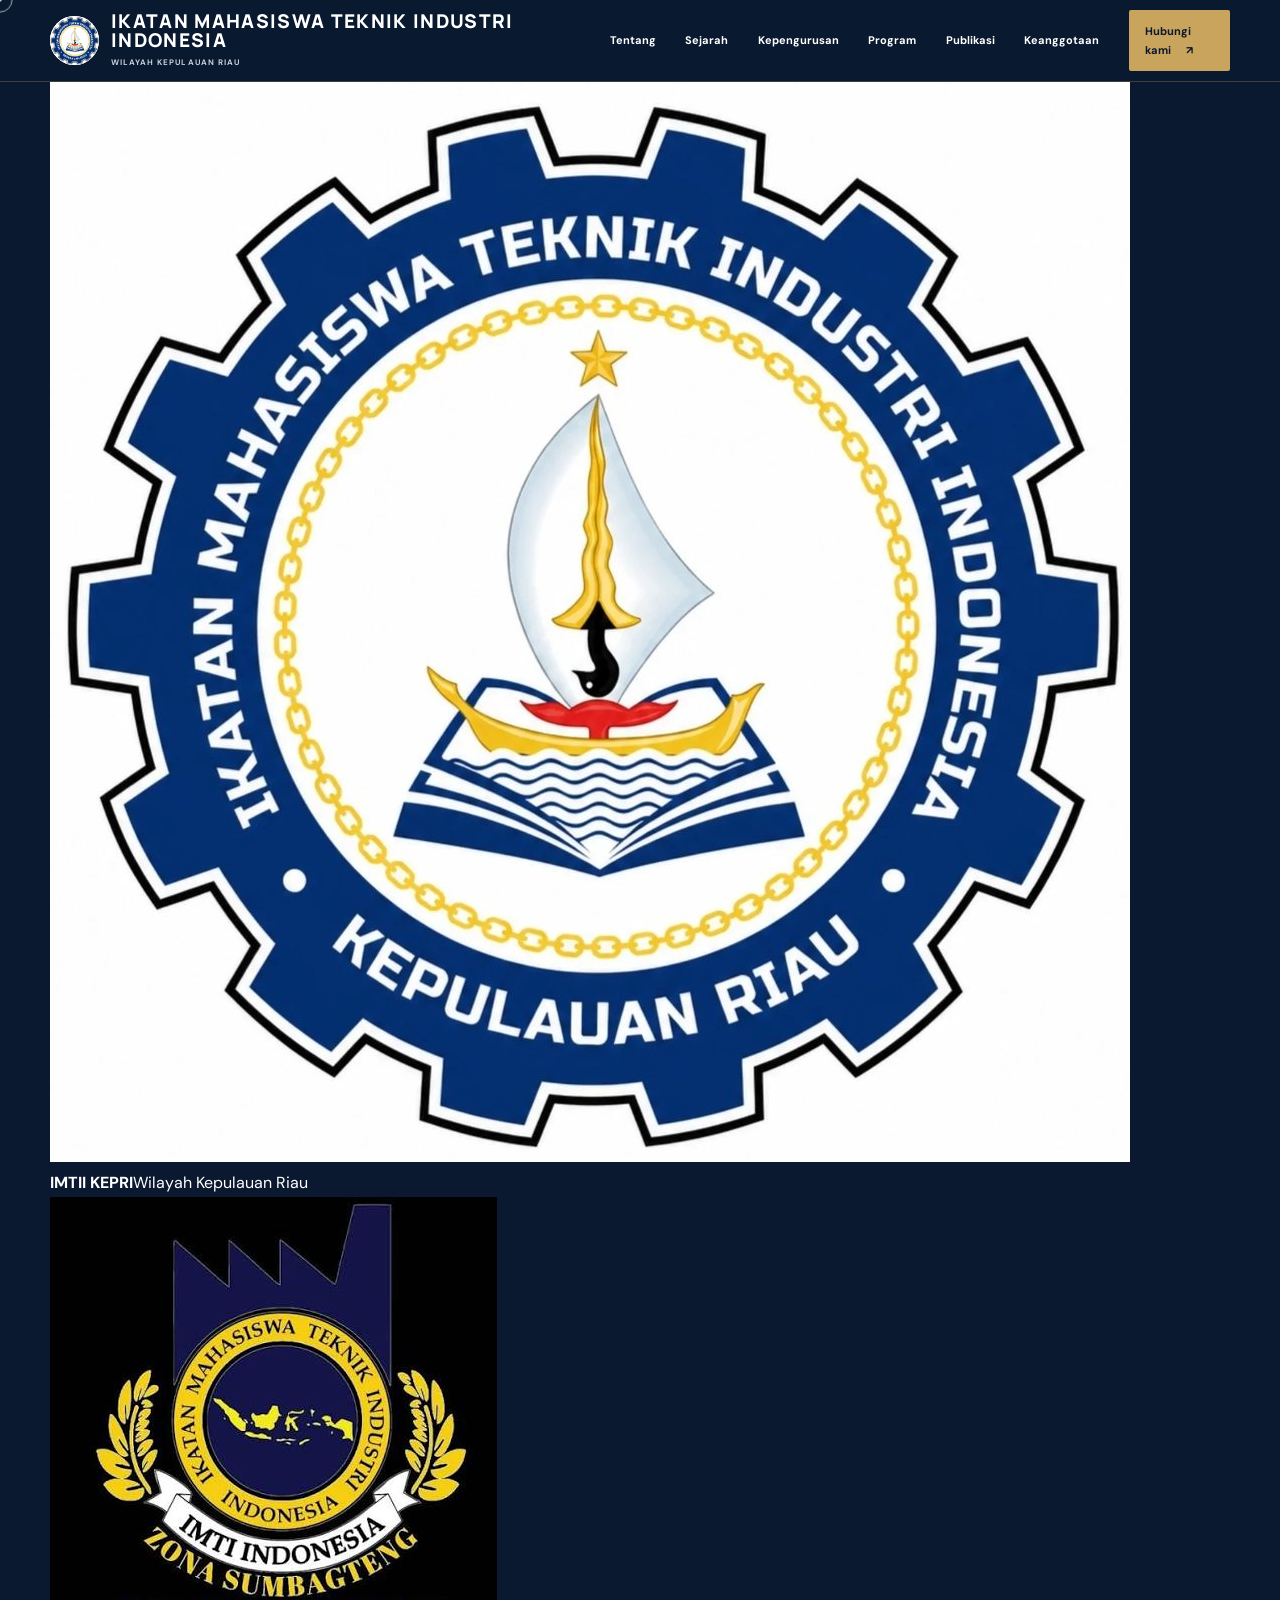
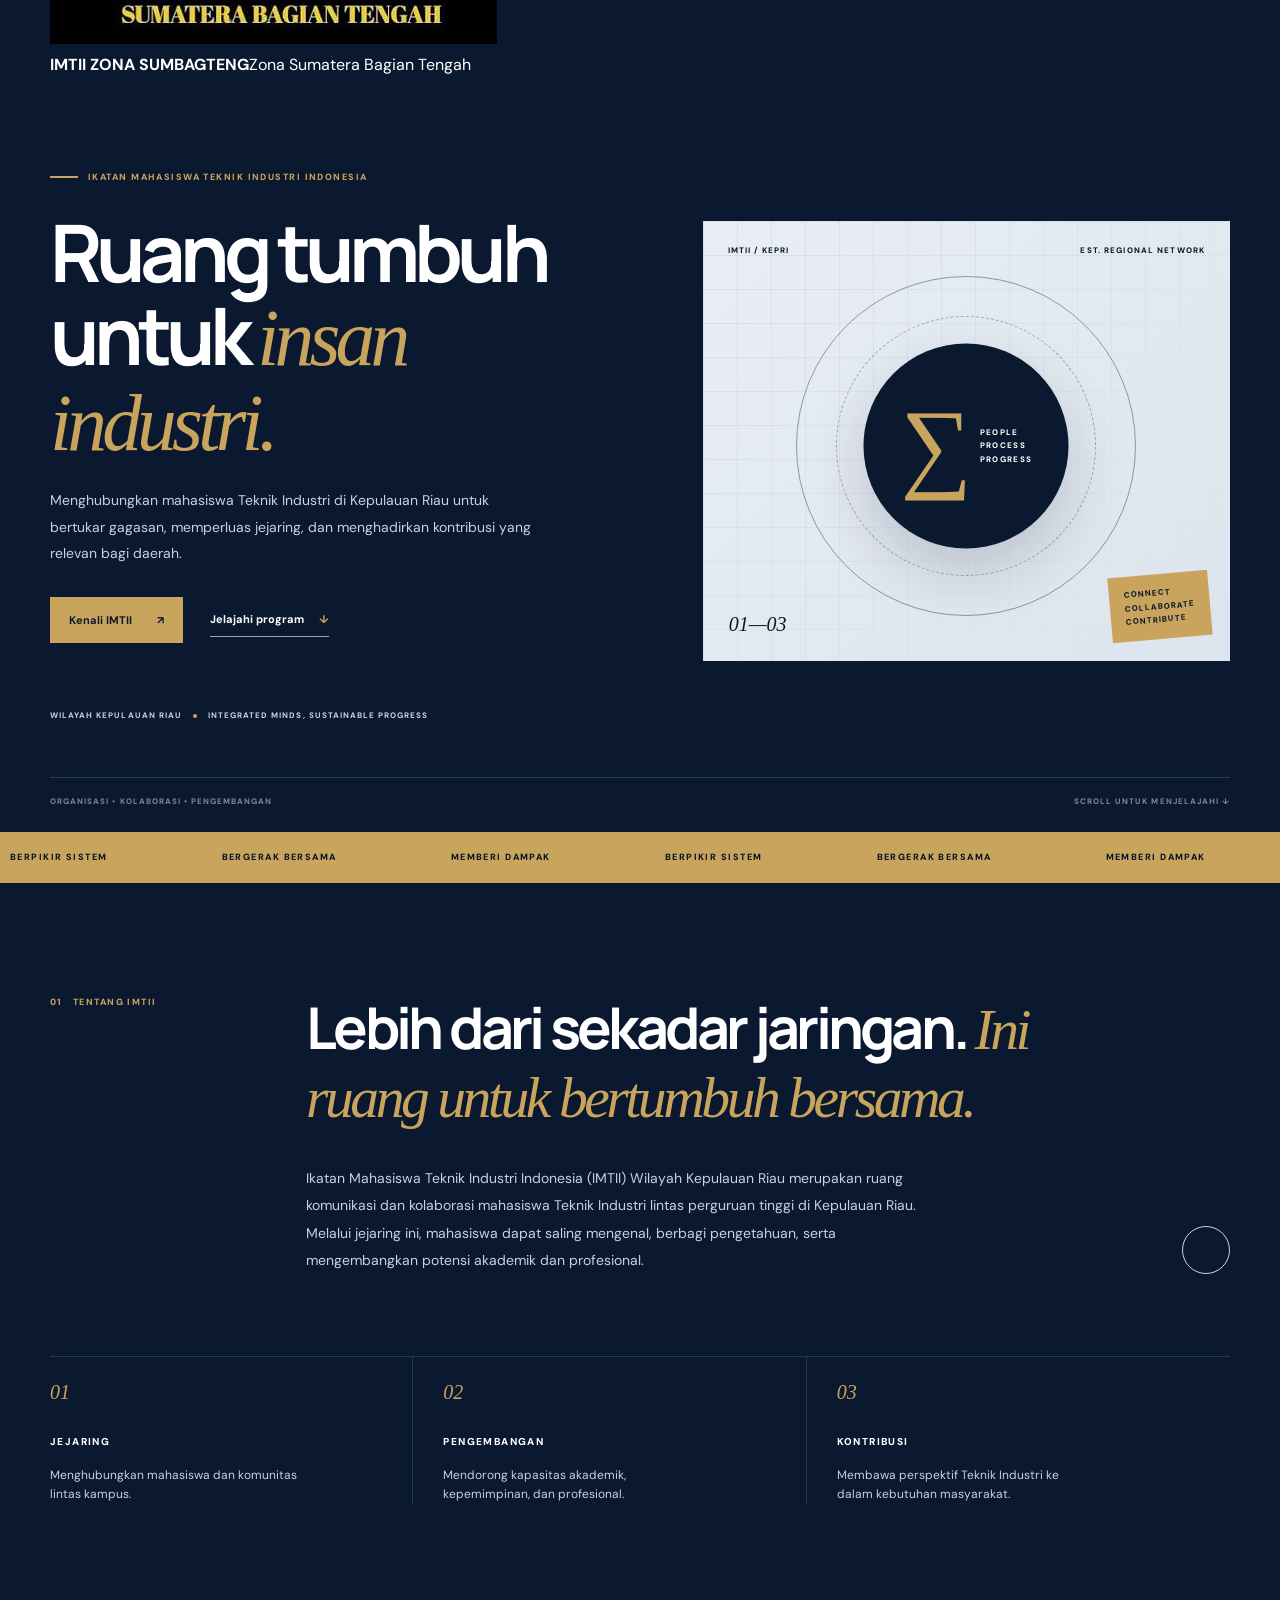
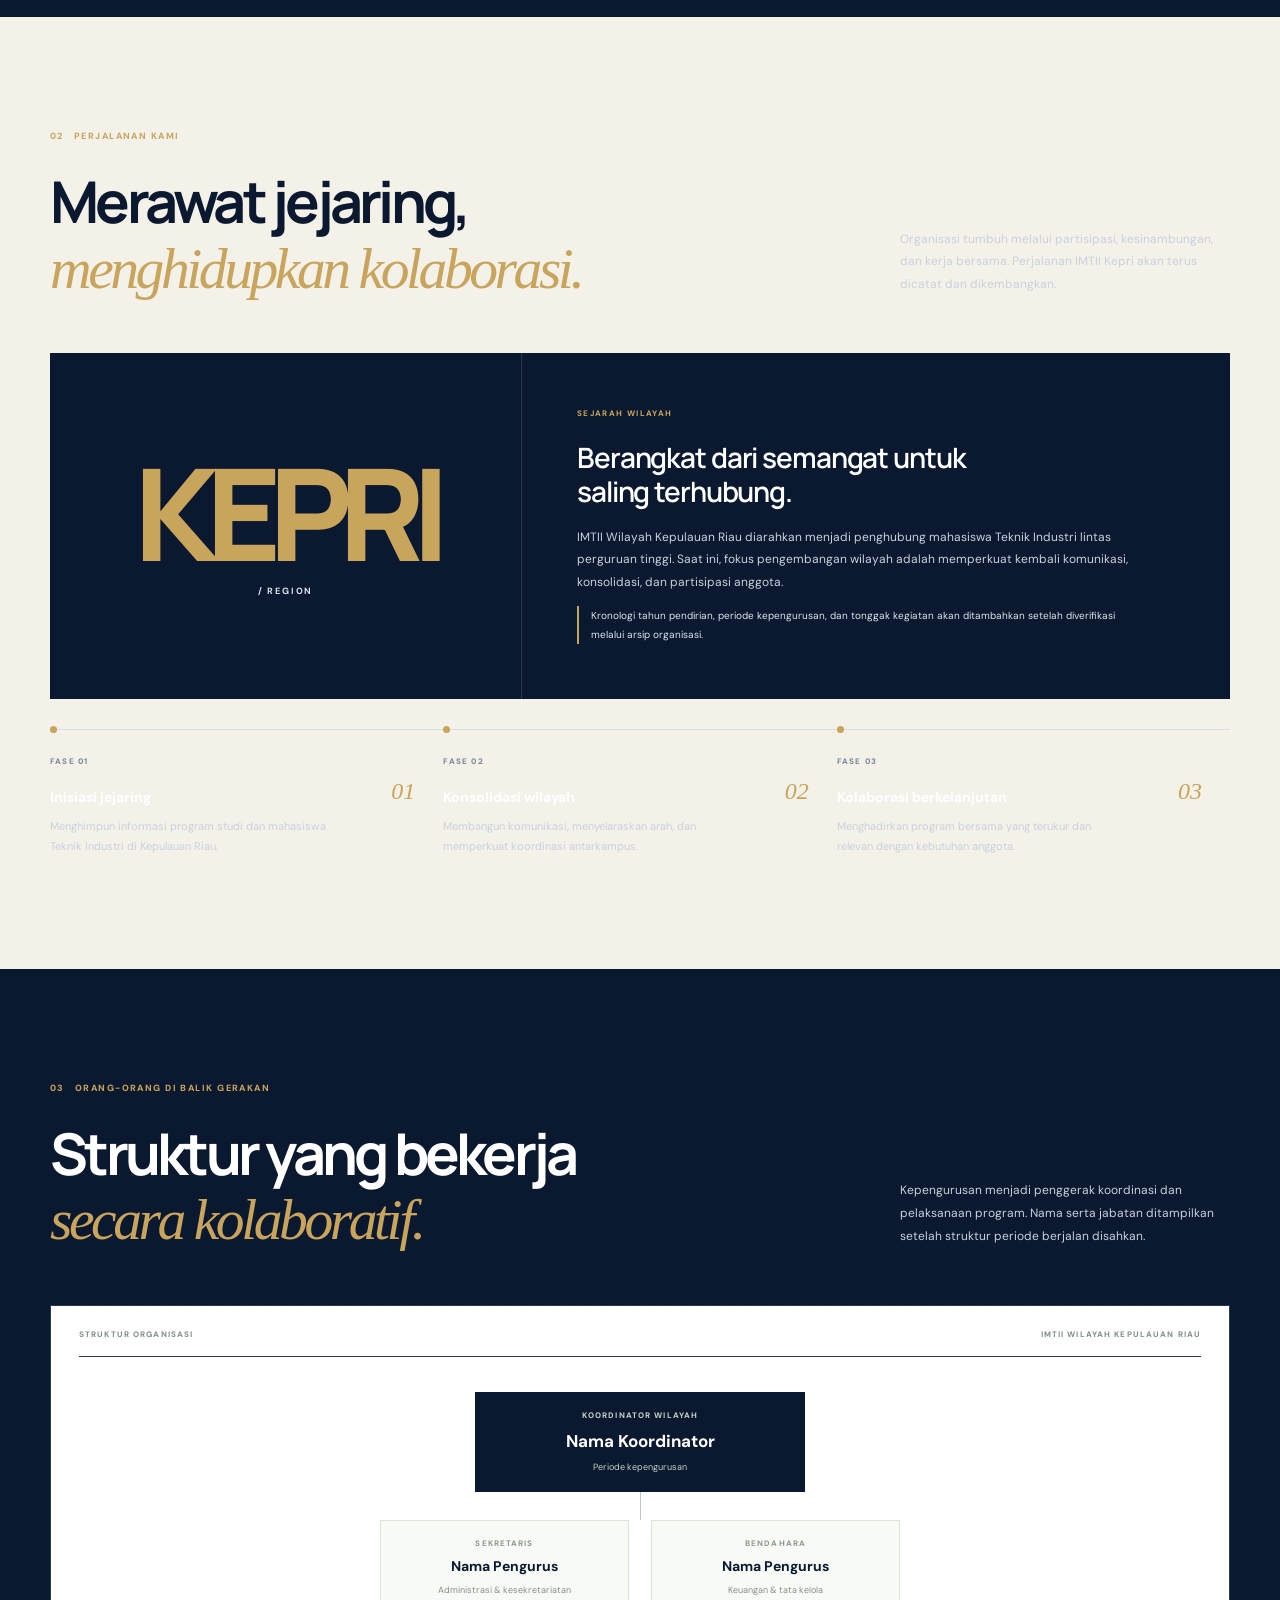
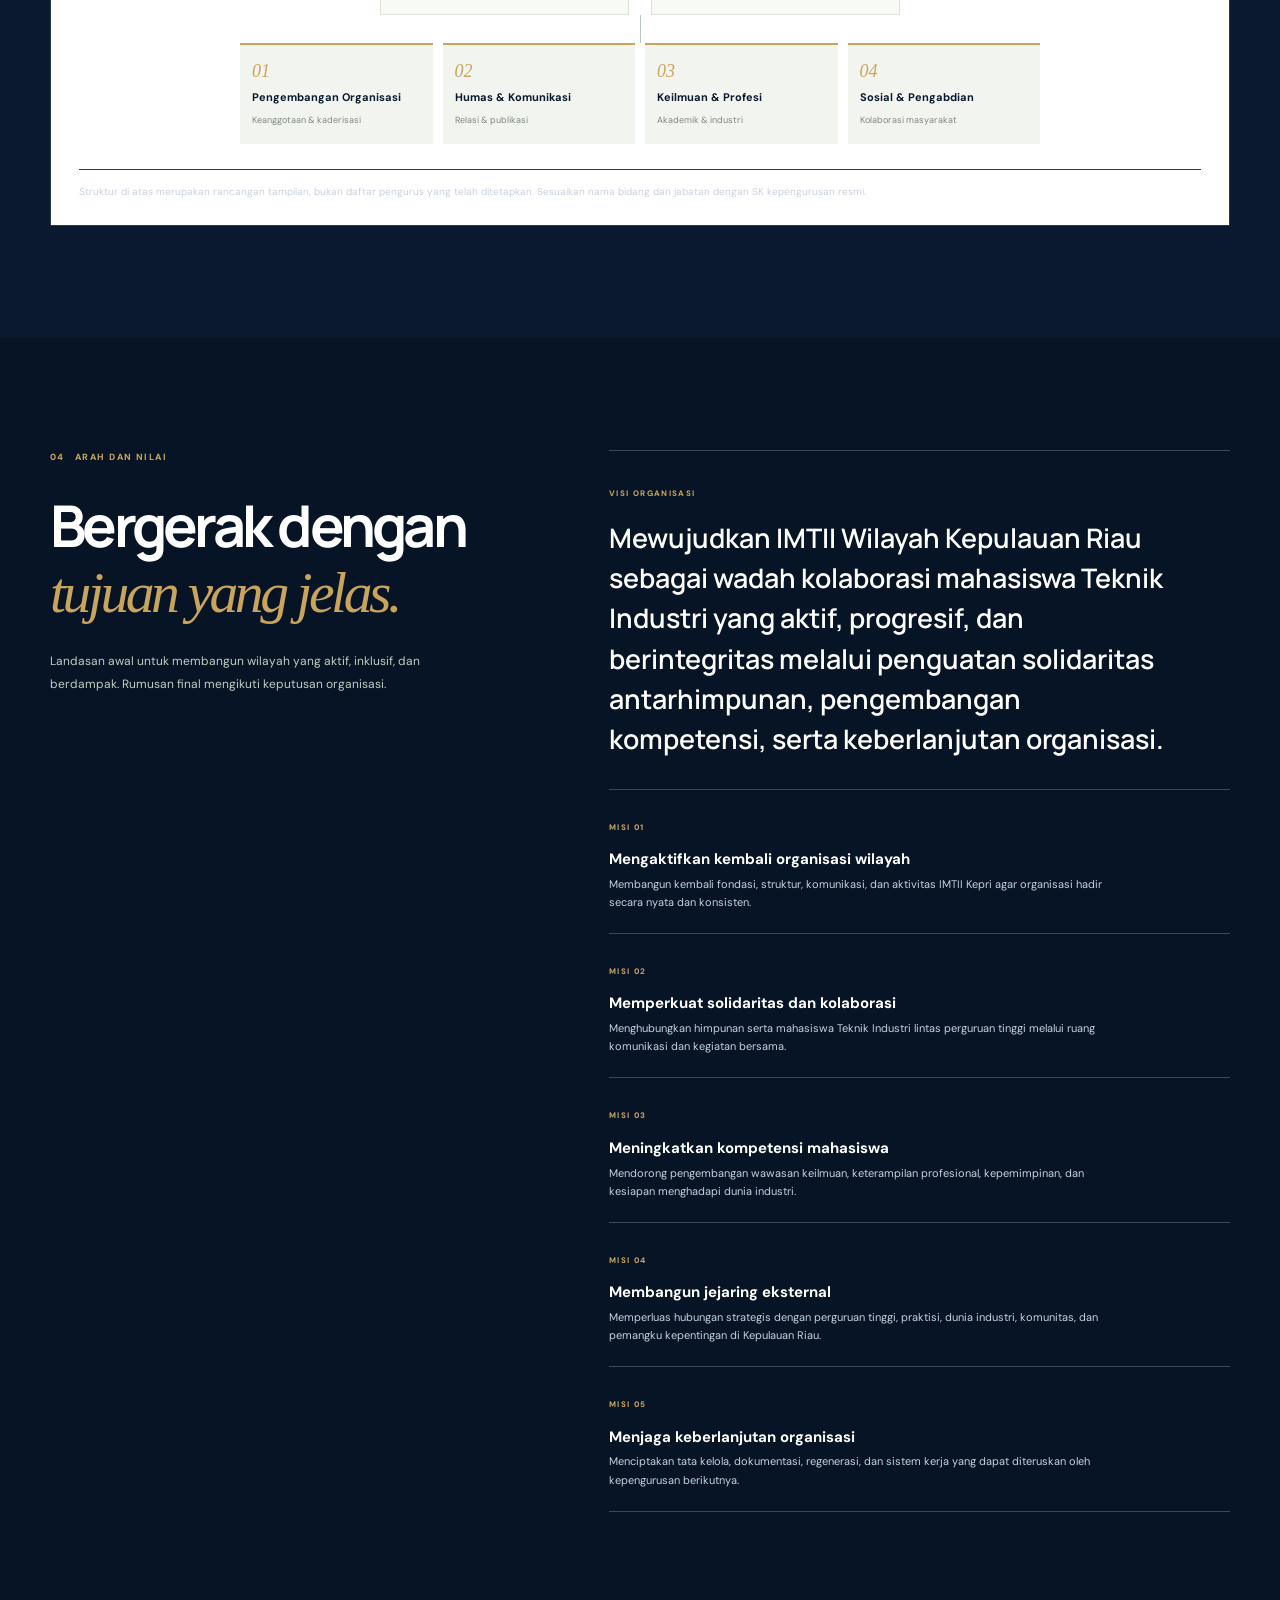
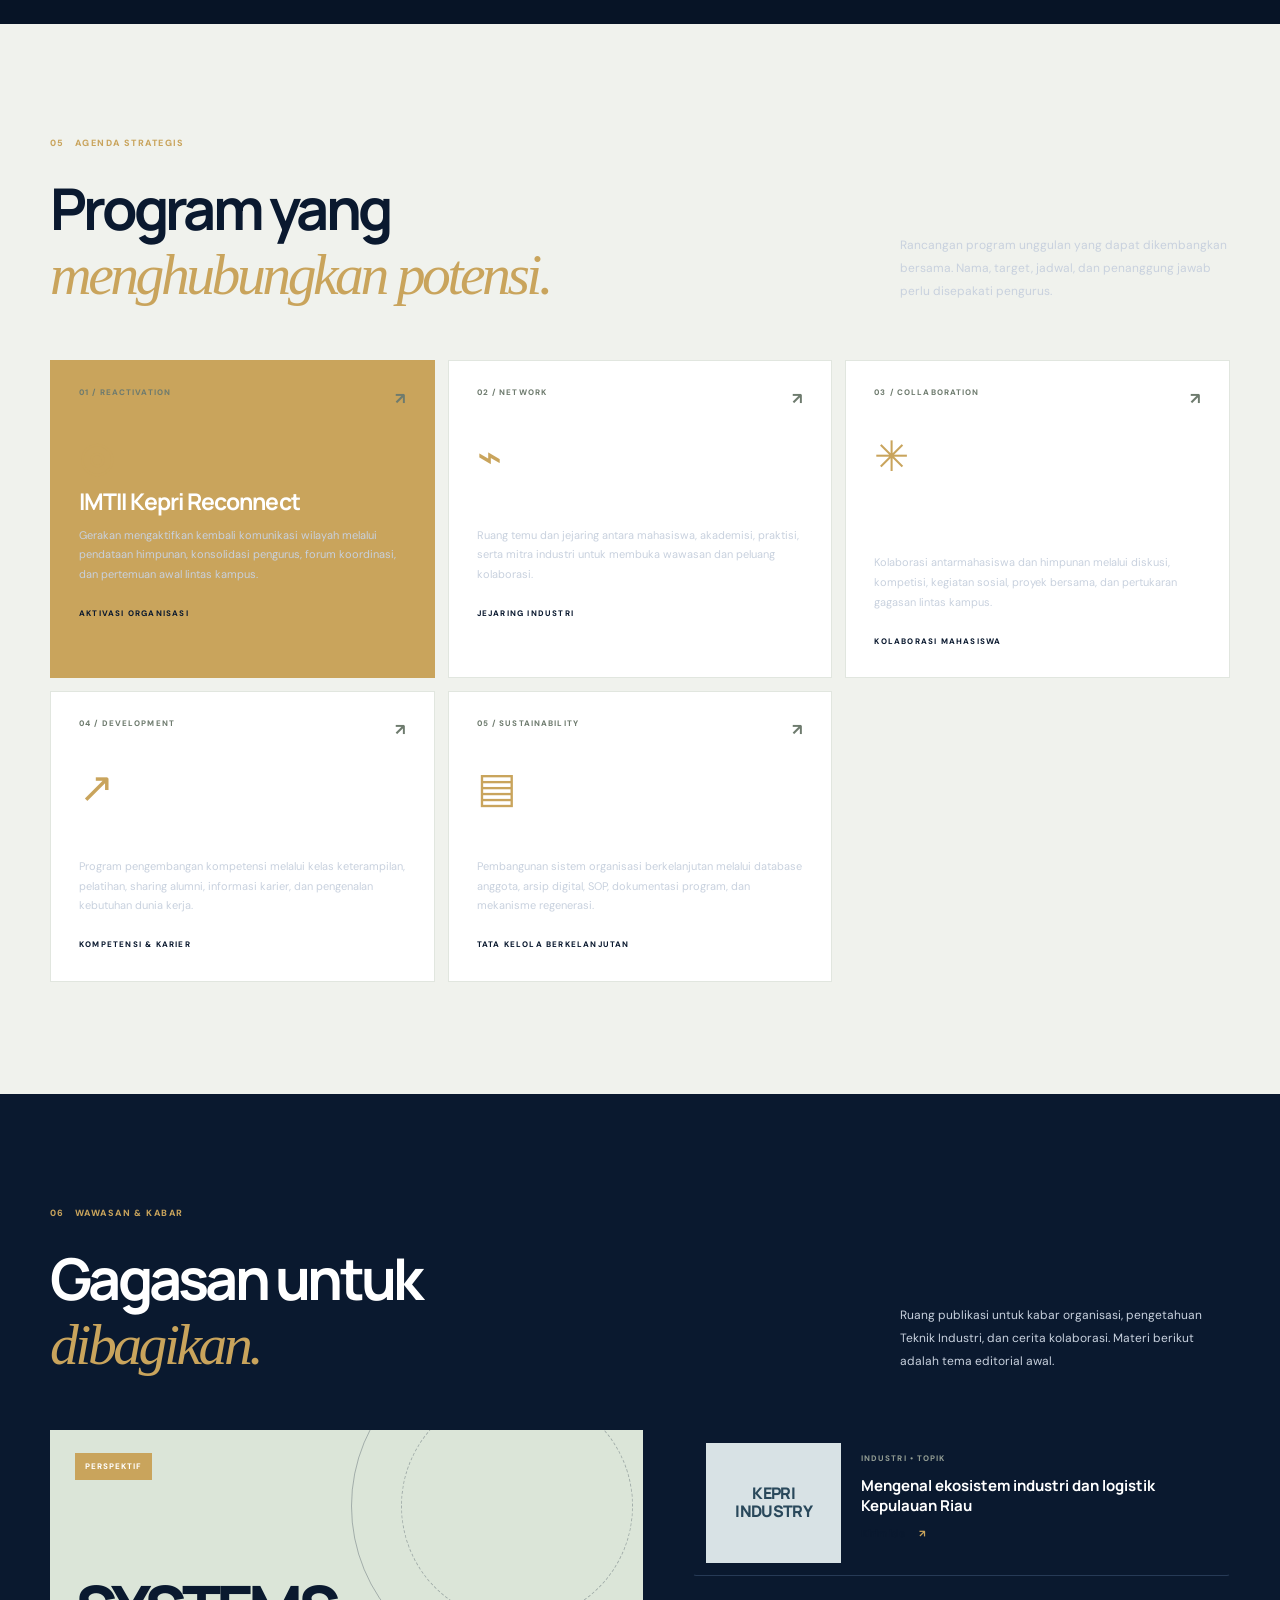
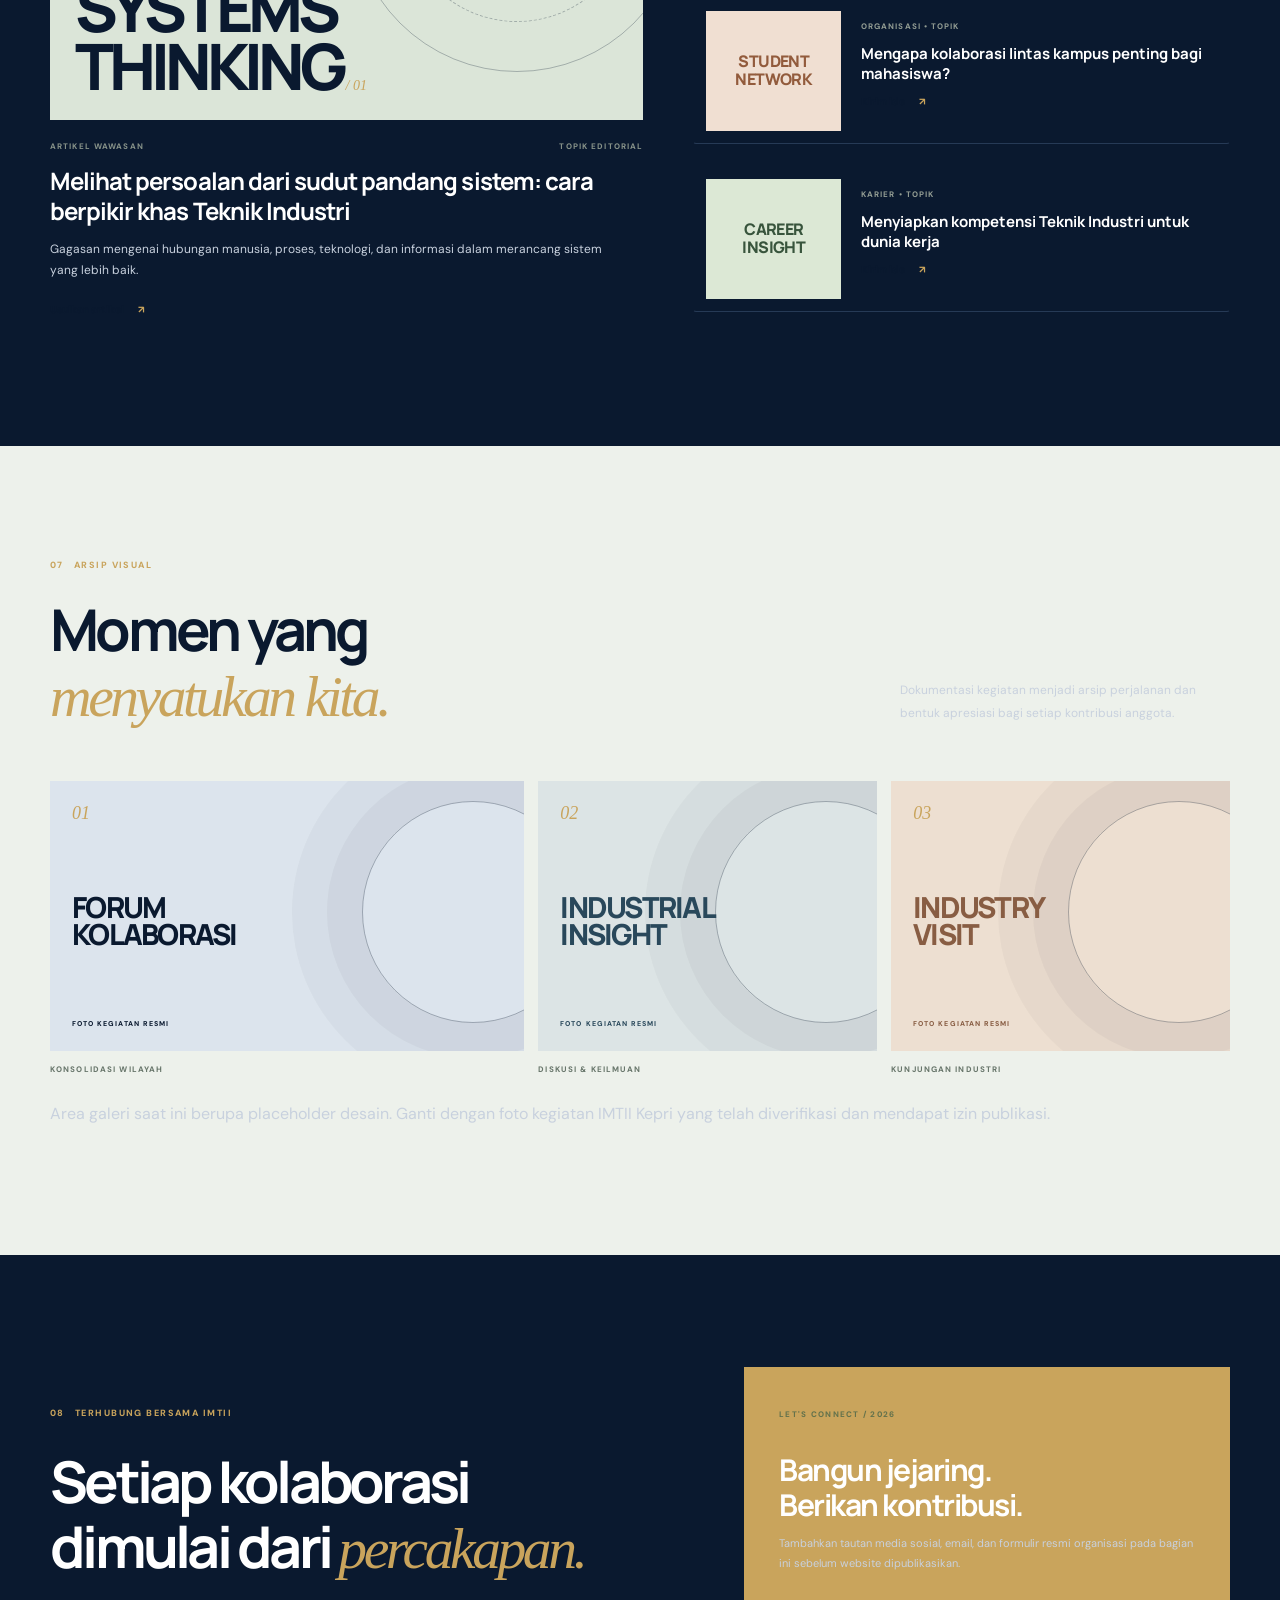
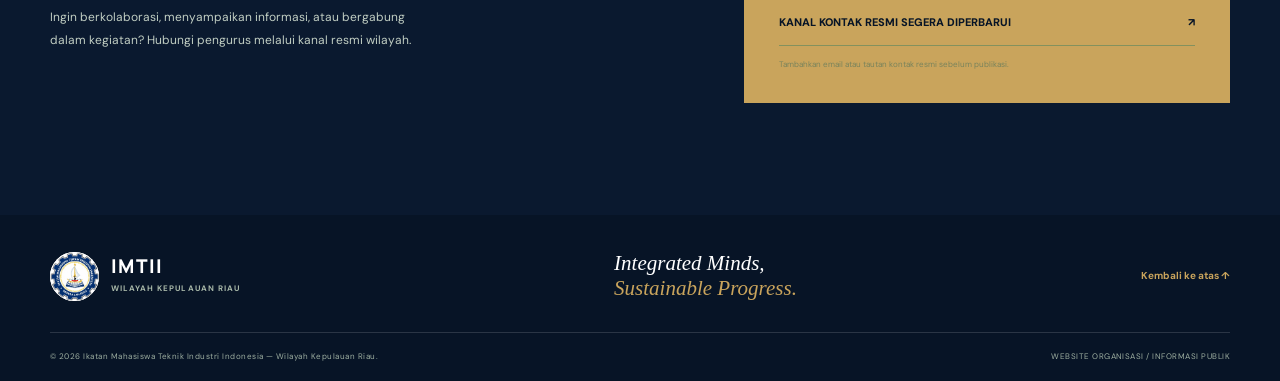
==== commit a81fb94c: "Add Kepri and Sumbagteng regional identity logos" ====
--- a/index.html
+++ b/index.html
@@ -34,6 +34,20 @@
       </nav>
     </div>
   </header>
+
+  <section class="regional-identity" aria-label="Identitas IMTII Kepri dan Zona Sumbagteng">
+    <div class="container regional-identity-inner">
+      <div class="regional-logo-item">
+        <img src="logo-imtii-kepri.png" alt="Logo IMTII Wilayah Kepulauan Riau" loading="eager">
+        <div><strong>IMTII KEPRI</strong><span>Wilayah Kepulauan Riau</span></div>
+      </div>
+      <span class="regional-divider" aria-hidden="true"></span>
+      <div class="regional-logo-item">
+        <img src="logo-imtii-sumbagteng.jpg" alt="Logo IMTII Zona Sumbagteng" loading="eager">
+        <div><strong>IMTII ZONA SUMBAGTENG</strong><span>Zona Sumatera Bagian Tengah</span></div>
+      </div>
+    </div>
+  </section>
 
   <main id="konten">
     <section class="hero" id="beranda">
--- a/styles.css
+++ b/styles.css
@@ -38,3 +38,35 @@
 .gallery-section .section-heading h2 {
   color: #0A192F;
 }
+
+
+
+/* Pointer interaction: custom cursor is enabled on fine-pointer desktop devices. */
+.custom-cursor{position:fixed;left:0;top:0;width:34px;height:34px;border:1px solid #DCE8F5;border-radius:50%;pointer-events:none;z-index:2000;opacity:0;transform:translate(-50%,-50%) scale(.72);transition:width .22s ease,height .22s ease,background .22s ease,border-color .22s ease,transform .22s ease,opacity .2s ease;mix-blend-mode:normal}
+.custom-cursor span{position:absolute;left:50%;top:50%;width:4px;height:4px;border-radius:50%;background:#DCE8F5;transform:translate(-50%,-50%);transition:transform .2s ease}
+body.has-custom-cursor,body.has-custom-cursor a,body.has-custom-cursor button{cursor:none}
+body.has-custom-cursor .custom-cursor{opacity:1}
+body.has-custom-cursor .custom-cursor.is-hover{width:54px;height:54px;background:rgba(220,232,245,.14);border-color:#FFFFFF;transform:translate(-50%,-50%) scale(1)}
+body.has-custom-cursor .custom-cursor.is-hover span{transform:translate(-50%,-50%) scale(1.8)}
+/* Editorial news cards respond to pointer hover and keyboard focus. */
+.feature-story,.story-list article{transition:transform .3s ease,background .3s ease,box-shadow .3s ease,border-color .3s ease}
+.feature-story{position:relative}
+.feature-story .story-art{transition:transform .45s ease,filter .35s ease}
+.feature-story:hover .story-art,.feature-story:focus-within .story-art{filter:saturate(1.12);box-shadow:0 18px 38px rgba(0,0,0,.16)}
+.feature-story:hover .story-art:before,.feature-story:focus-within .story-art:before{transform:scale(1.04)}
+.story-art:before{transition:transform .5s ease}
+.story-list article{padding:12px;border:1px solid transparent;border-bottom:1px solid var(--line);border-radius:3px}
+.story-list article:hover,.story-list article:focus-within{transform:translateX(6px);background:rgba(201,164,92,.08);border-color:rgba(201,164,92,.38);box-shadow:0 12px 28px rgba(0,0,0,.12)}
+.story-thumb{overflow:hidden;transition:transform .35s ease,filter .35s ease}
+.story-list article:hover .story-thumb,.story-list article:focus-within .story-thumb{transform:scale(1.025);filter:saturate(1.15)}
+.story-list a,.story-link{transition:gap .25s ease,color .25s ease}
+.story-list article:hover a,.story-list article:focus-within a,.feature-story:hover .story-link,.feature-story:focus-within .story-link{gap:20px;color:#C9A45C}
+.program-grid{grid-template-columns:repeat(3,minmax(0,1fr))}
+.program-card{overflow:hidden}
+.program-card:after{content:'';position:absolute;left:0;bottom:0;width:100%;height:3px;background:#C9A45C;transform:scaleX(0);transform-origin:left;transition:transform .3s ease}
+.program-card:hover:after,.program-card:focus-within:after{transform:scaleX(1)}
+.vision-content .vision-statement{padding-top:27px;padding-bottom:29px}
+.vision-statement h3{font-size:clamp(20px,2.1vw,27px);line-height:1.5}
+@media(max-width:900px){.program-grid{grid-template-columns:repeat(2,minmax(0,1fr))}}
+@media(max-width:720px){.program-grid{grid-template-columns:1fr}.custom-cursor{display:none}}
+@media(hover:none),(pointer:coarse),(prefers-reduced-motion:reduce){.custom-cursor{display:none}body.has-custom-cursor,body.has-custom-cursor a,body.has-custom-cursor button{cursor:auto}.feature-story:hover .story-art:before{transform:none}.story-list article:hover{transform:none}}
